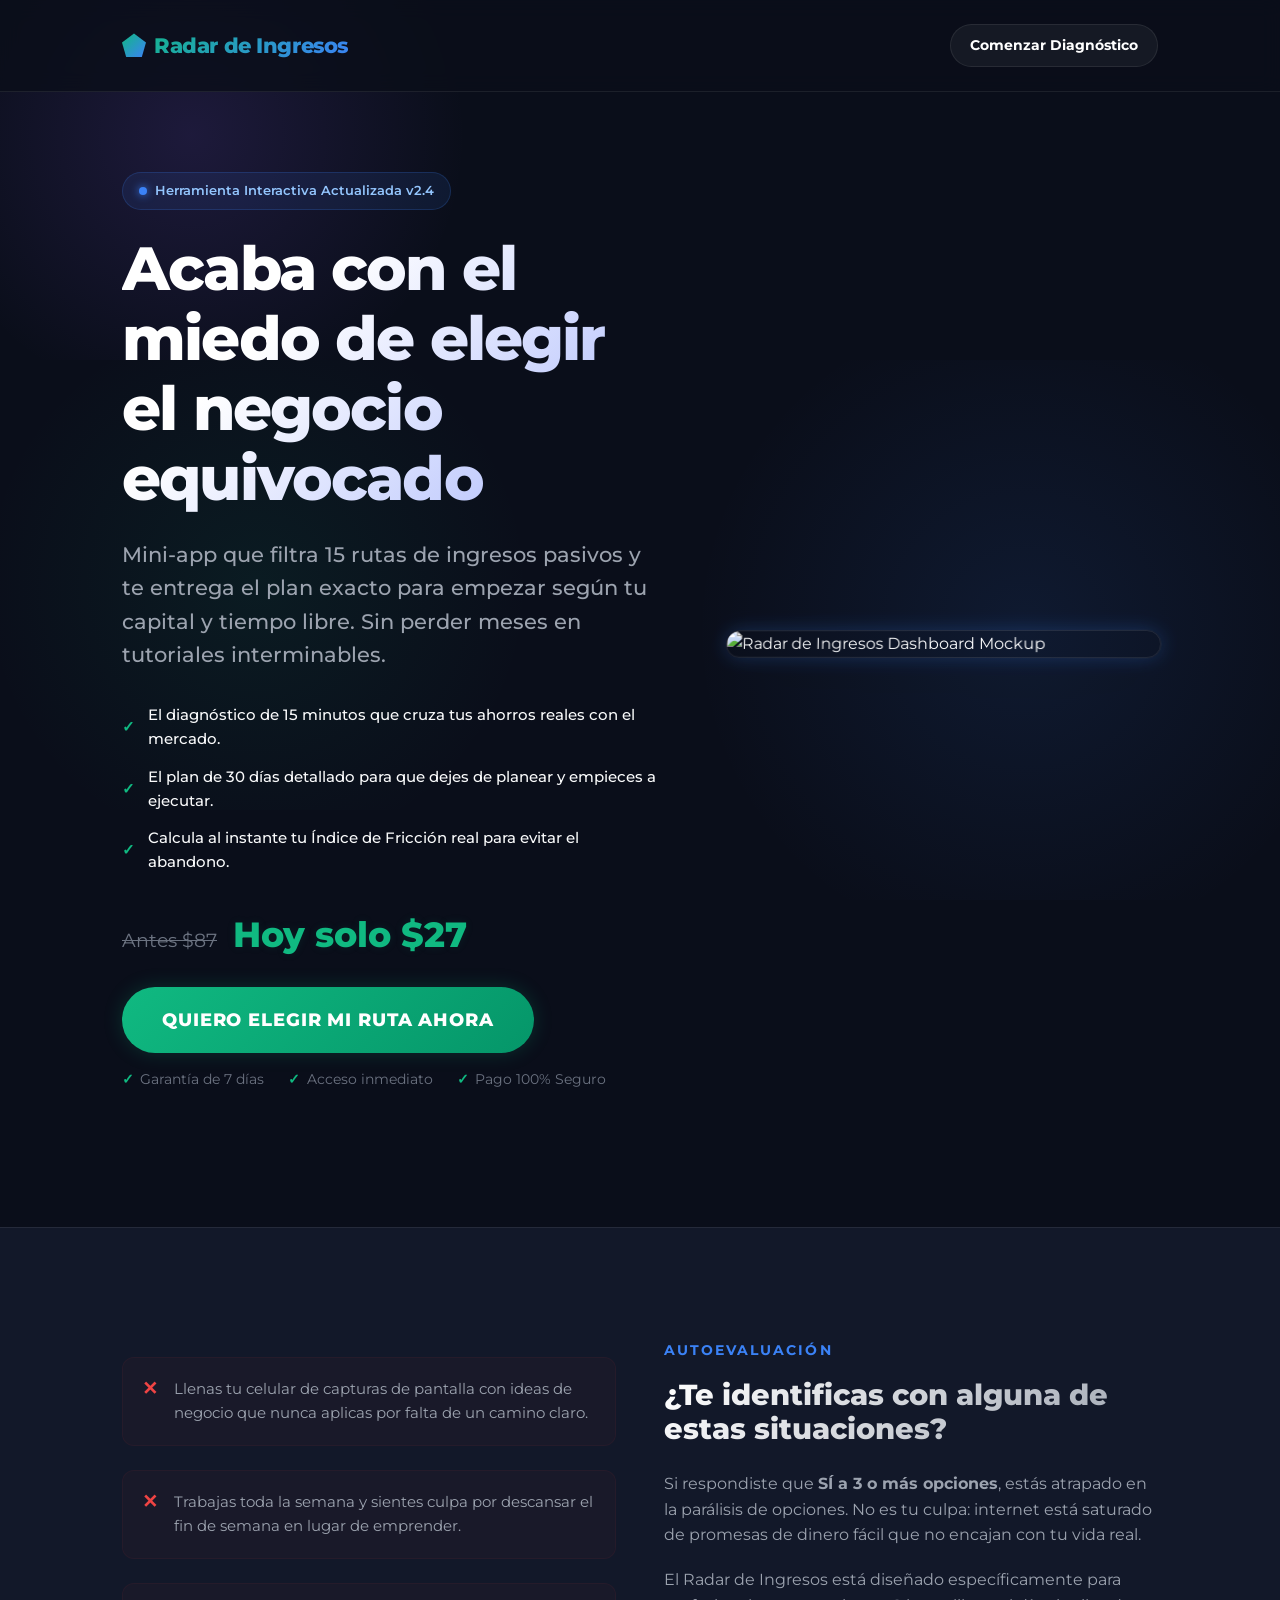
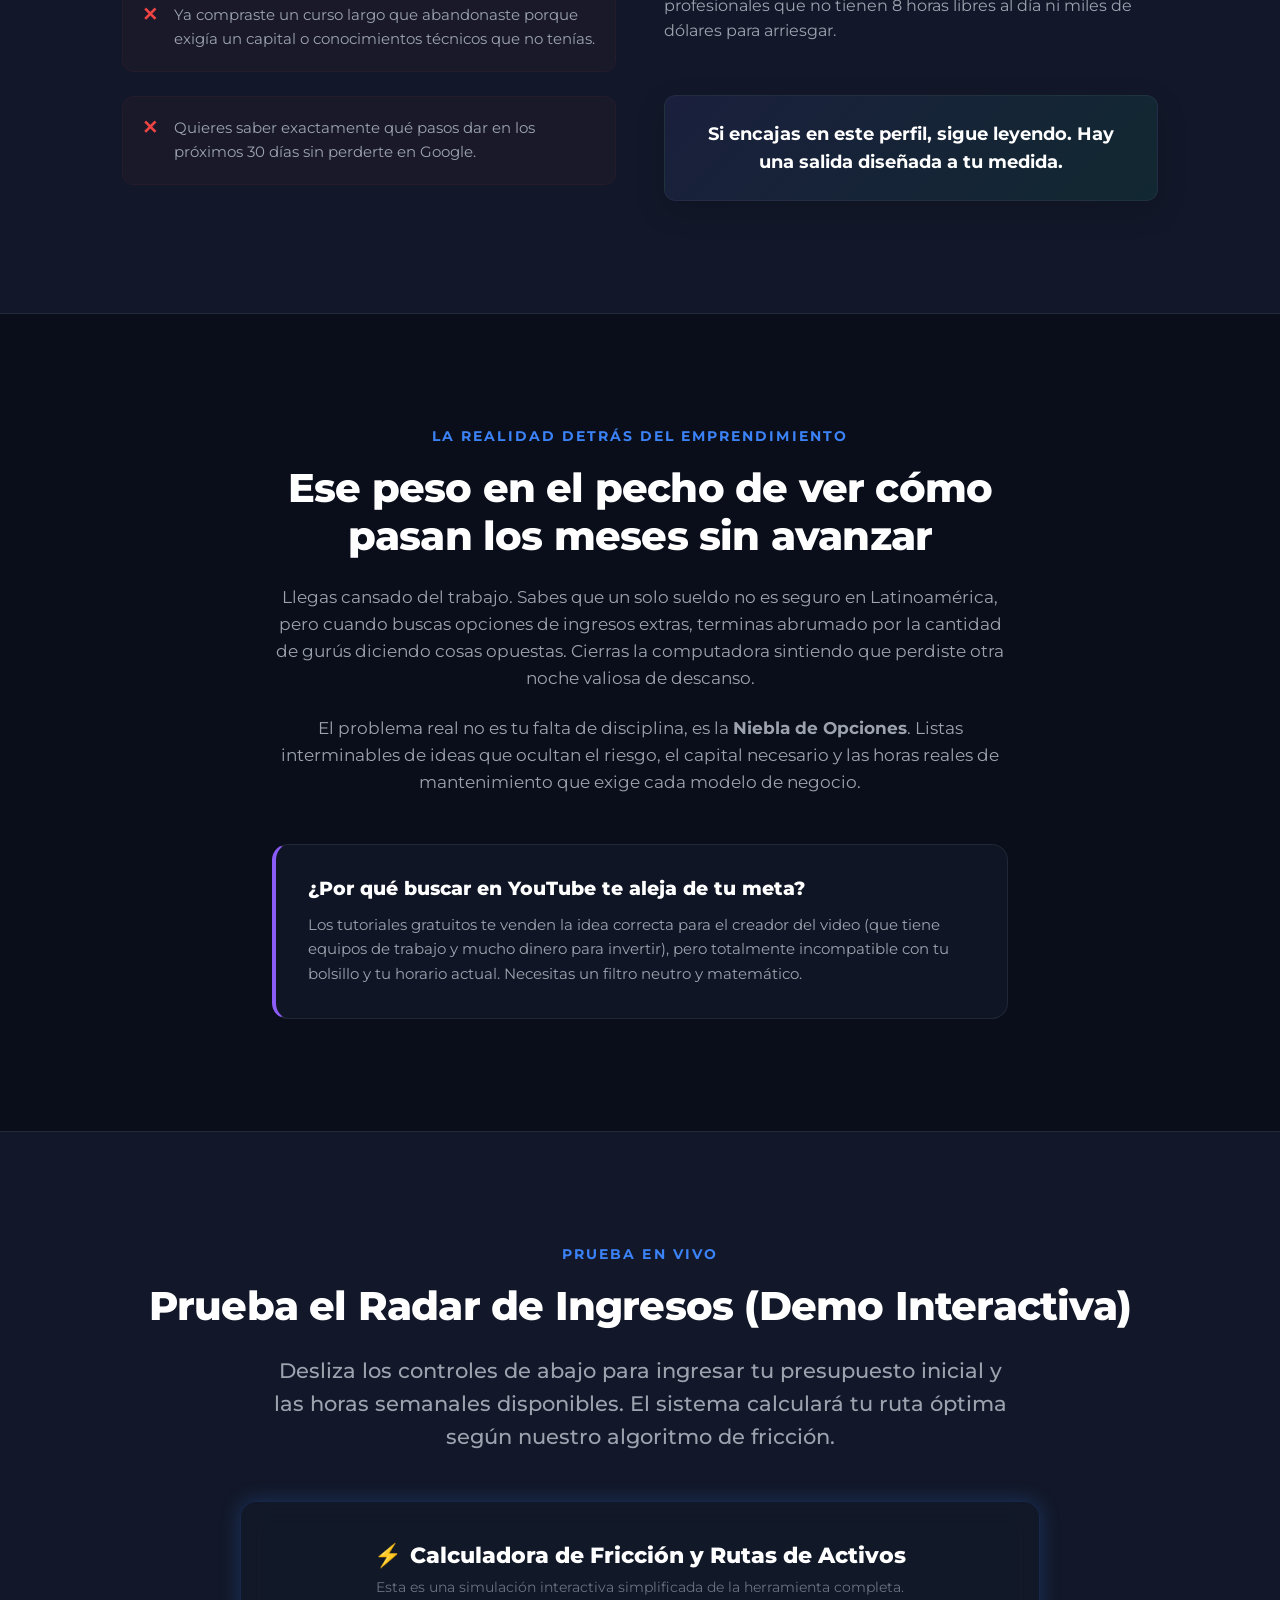
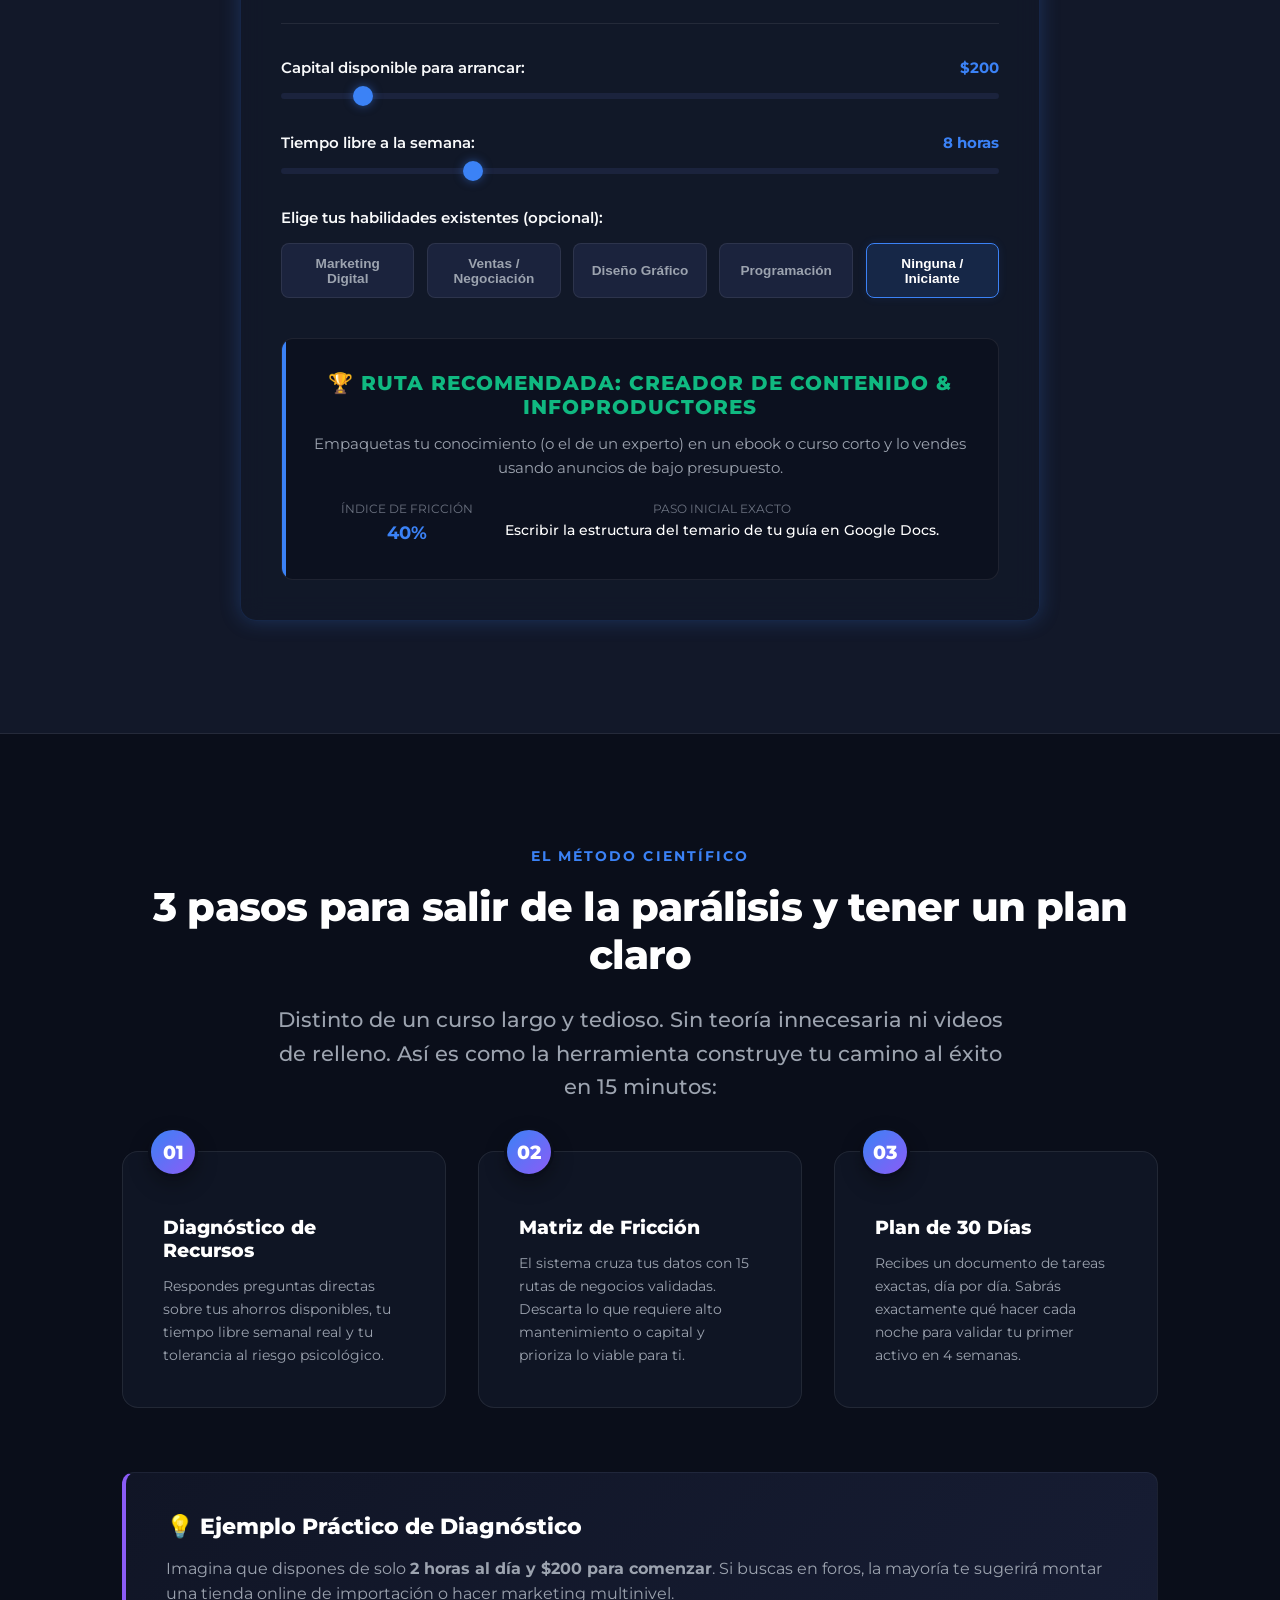
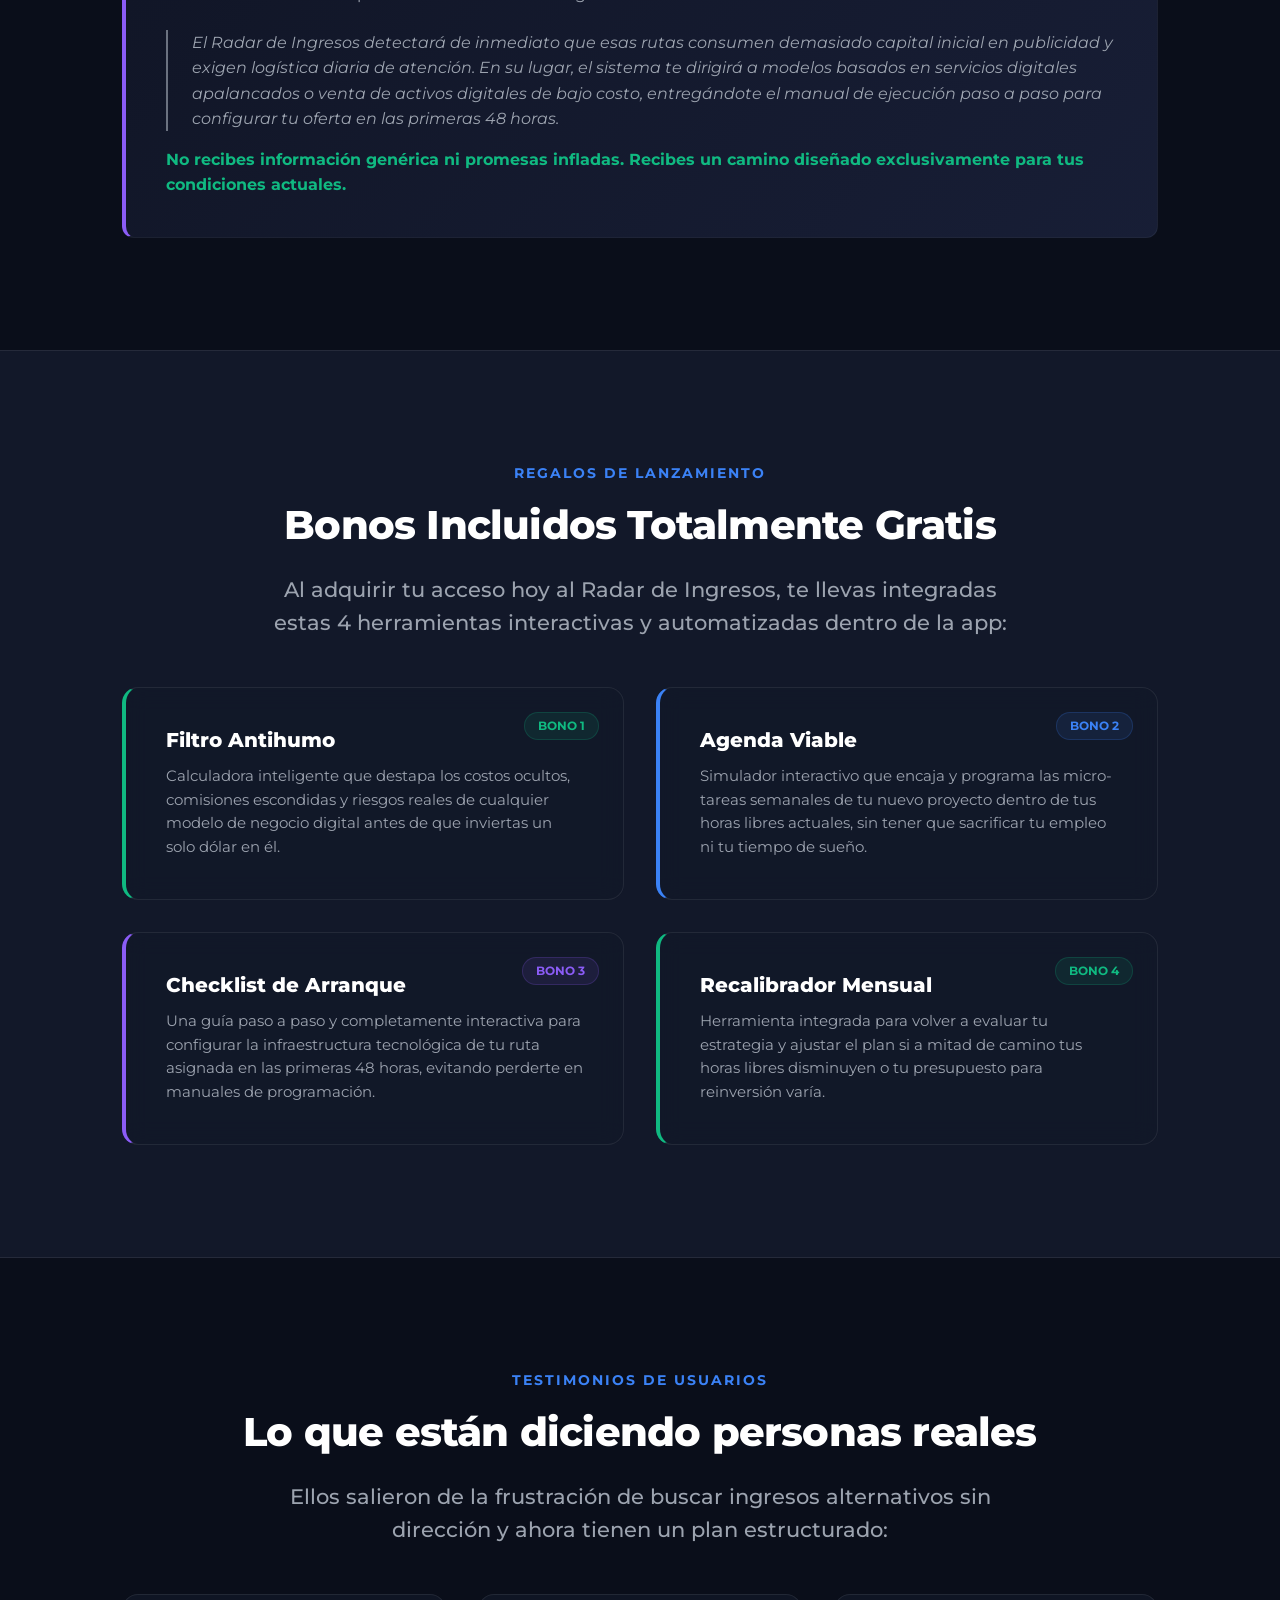
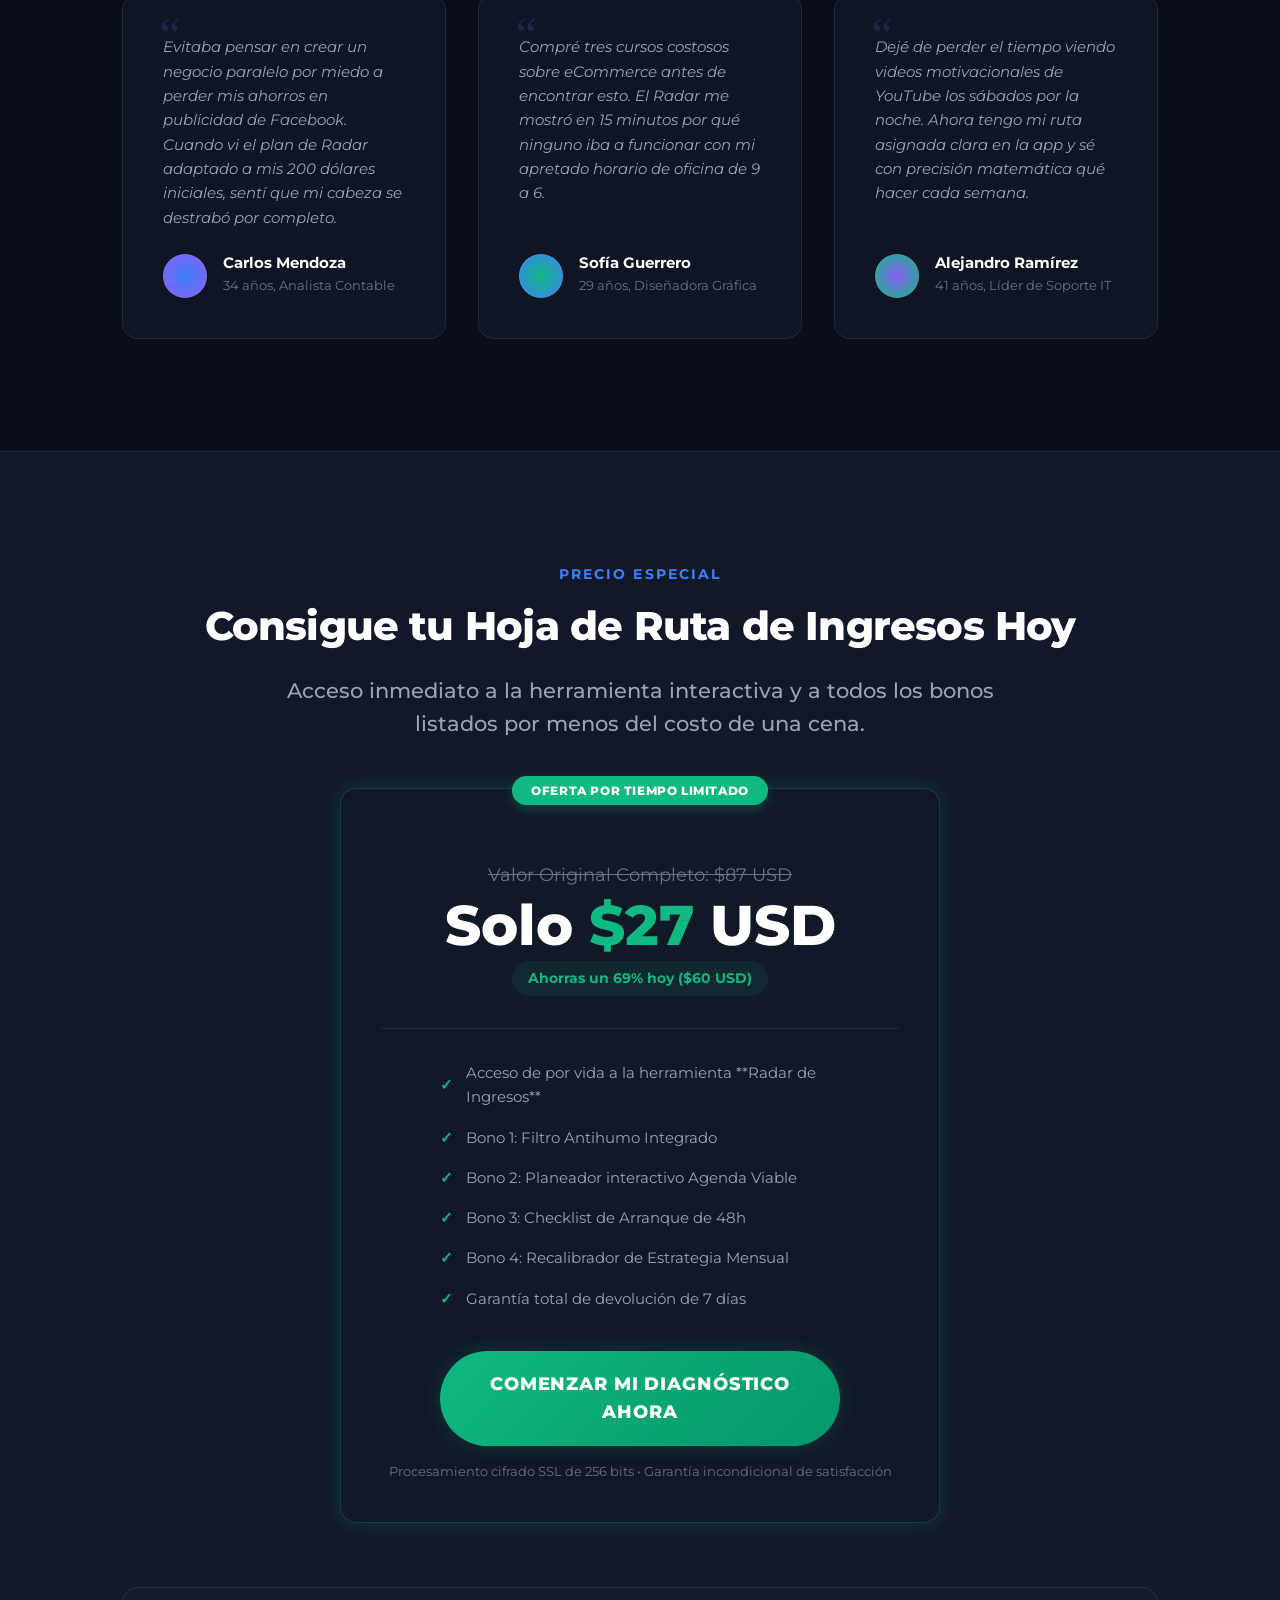
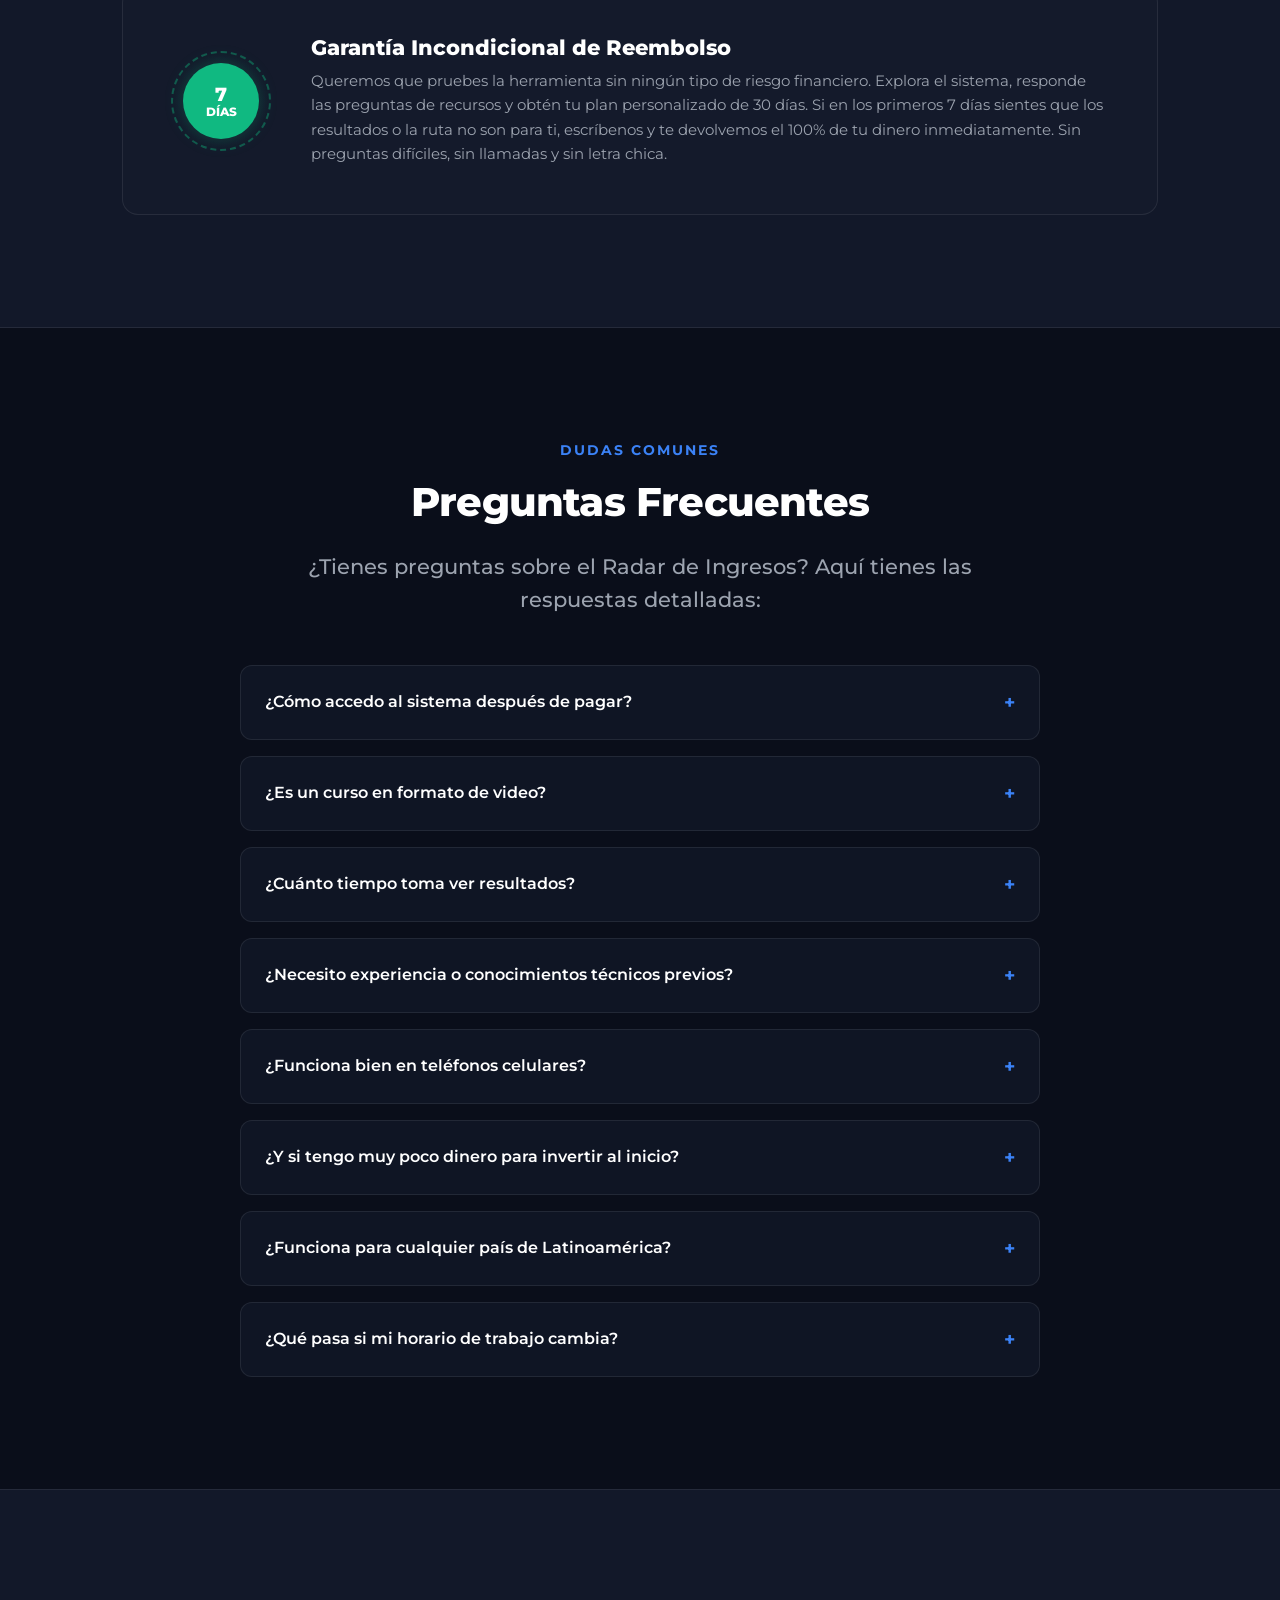
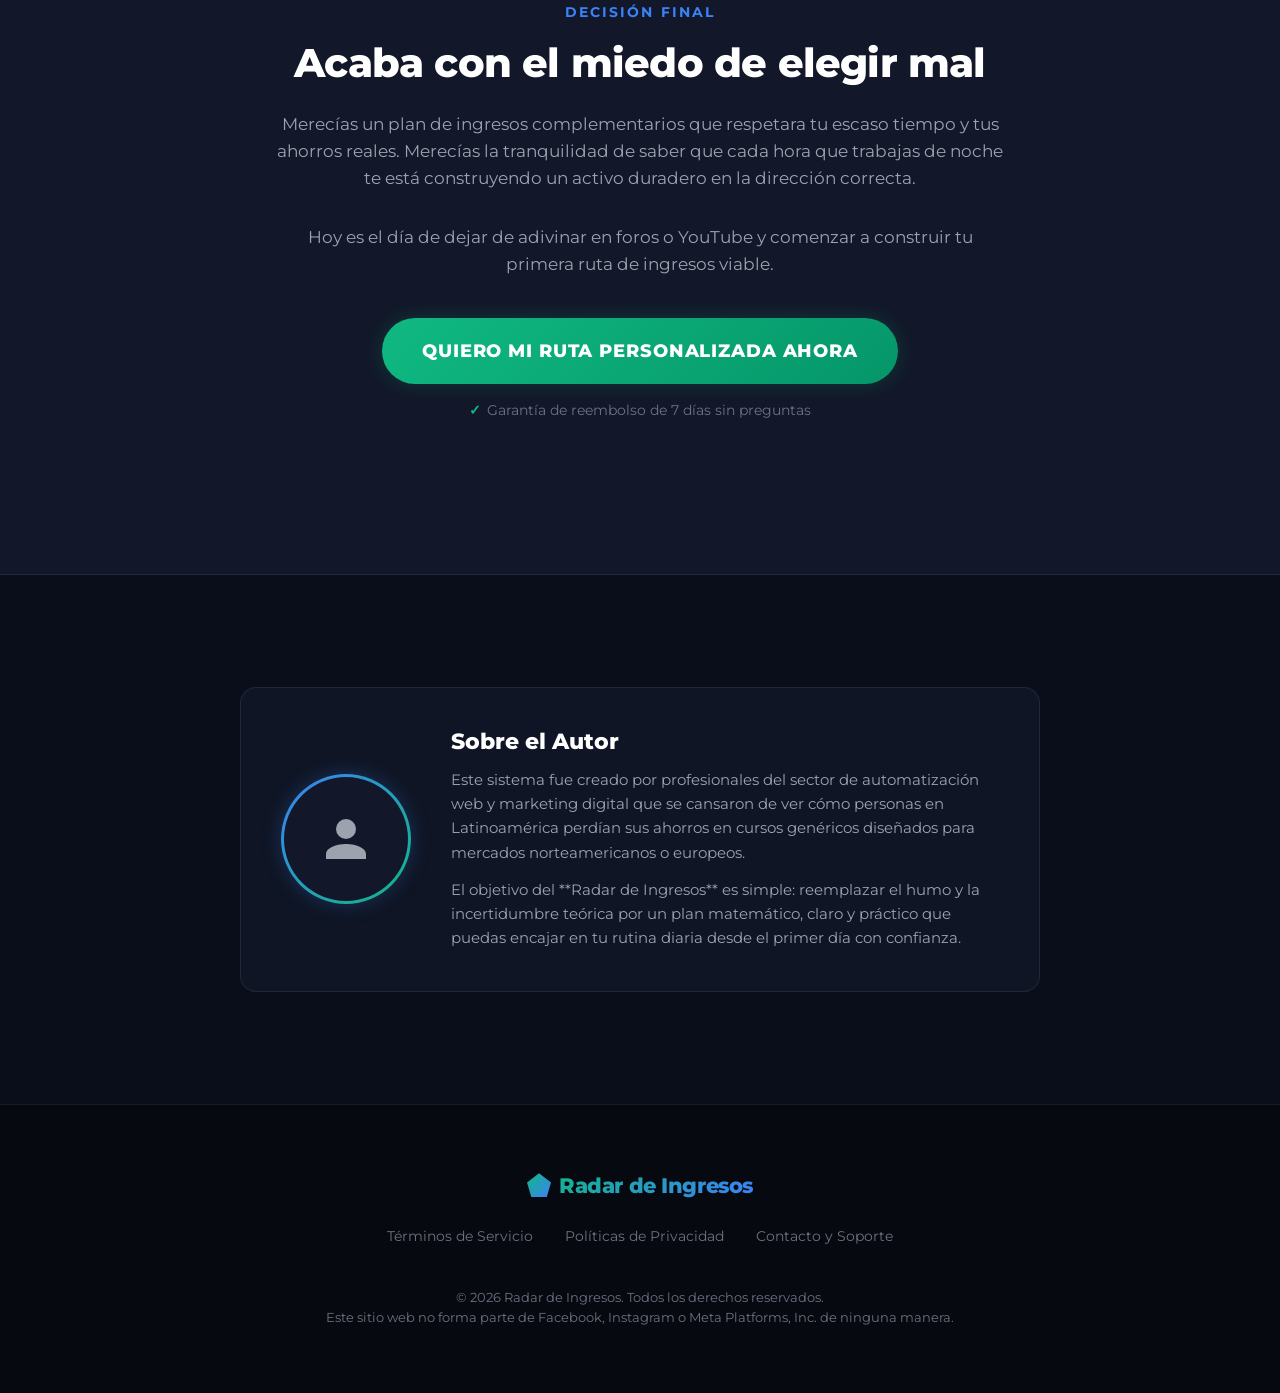
==== index.html @ 63d3ca92 "Add landing page sources index.html, style.css, and app.js." ====
<!DOCTYPE html>
<html lang="es">
<head>
  <meta charset="UTF-8">
  <meta name="viewport" content="width=device-width, initial-scale=1.0">
  
  <!-- SEO Meta Tags -->
  <title>Radar de Ingresos - Acaba con el miedo de elegir el negocio equivocado</title>
  <meta name="description" content="Mini-app interactiva que filtra 15 rutas de ingresos pasivos y te entrega el plan exacto de 30 días para empezar según tu capital y tiempo libre.">
  <meta name="keywords" content="ingresos pasivos, ideas de negocio, emprendimiento latino, automatizaciones, validar negocio, plan de accion">
  <meta name="author" content="Radar de Ingresos">
  
  <!-- Stylesheets -->
  <link rel="stylesheet" href="style.css">
</head>
<body>

  <!-- Background Decorative Glowing Spheres -->
  <div class="bg-glow-1"></div>
  <div class="bg-glow-2"></div>
  <div class="bg-glow-3"></div>

  <!-- Navigation Bar -->
  <nav class="navbar">
    <div class="container">
      <div class="logo">
        <div class="logo-icon"></div>
        <span>Radar de Ingresos</span>
      </div>
      <a href="#precios" class="nav-cta open-checkout-trigger" id="navCtaBtn">Comenzar Diagnóstico</a>
    </div>
  </nav>

  <!-- Hero Section -->
  <header class="hero">
    <div class="container hero-grid">
      <div class="hero-content">
        <div class="hero-badge">
          <span class="hero-badge-dot"></span>
          <span>Herramienta Interactiva Actualizada v2.4</span>
        </div>
        <h1>Acaba con el miedo de elegir el negocio equivocado</h1>
        <p class="subtitle">
          Mini-app que filtra 15 rutas de ingresos pasivos y te entrega el plan exacto para empezar según tu capital y tiempo libre. Sin perder meses en tutoriales interminables.
        </p>
        
        <!-- Highlights Checklist -->
        <ul style="list-style: none; margin-bottom: 2rem; display: flex; flex-direction: column; gap: 0.8rem;">
          <li class="pricing-list-item">
            <span class="pricing-list-item-check">✓</span>
            <span style="color: var(--text-primary); font-weight: 500;">El diagnóstico de 15 minutos que cruza tus ahorros reales con el mercado.</span>
          </li>
          <li class="pricing-list-item">
            <span class="pricing-list-item-check">✓</span>
            <span style="color: var(--text-primary); font-weight: 500;">El plan de 30 días detallado para que dejes de planear y empieces a ejecutar.</span>
          </li>
          <li class="pricing-list-item">
            <span class="pricing-list-item-check">✓</span>
            <span style="color: var(--text-primary); font-weight: 500;">Calcula al instante tu Índice de Fricción real para evitar el abandono.</span>
          </li>
        </ul>

        <div class="hero-price-anchor">
          <span class="price-original">Antes $87</span>
          <span class="price-current">Hoy solo $27</span>
        </div>

        <div class="btn-container" style="align-items: flex-start; margin: 1.5rem 0;">
          <a href="#checkout" class="btn-primary open-checkout-trigger" id="heroCtaBtn">Quiero elegir mi ruta ahora</a>
          <div class="cta-subtext" style="justify-content: flex-start;">
            <span>Garantía de 7 días</span>
            <span>Acceso inmediato</span>
            <span>Pago 100% Seguro</span>
          </div>
        </div>
      </div>

      <div class="hero-image-wrapper">
        <div class="hero-image-container">
          <img src="radar_mockup.jpg" alt="Radar de Ingresos Dashboard Mockup" class="hero-image" id="heroMockupImg">
        </div>
      </div>
    </div>
  </header>

  <!-- Qualifying Section ("¿Esto es para mí?") -->
  <section class="section-secondary" id="cualificacion">
    <div class="container pain-grid">
      <div class="pain-list">
        <div class="pain-item">
          <span class="pain-icon">✕</span>
          <div class="pain-text">Llenas tu celular de capturas de pantalla con ideas de negocio que nunca aplicas por falta de un camino claro.</div>
        </div>
        <div class="pain-item">
          <span class="pain-icon">✕</span>
          <div class="pain-text">Trabajas toda la semana y sientes culpa por descansar el fin de semana en lugar de emprender.</div>
        </div>
        <div class="pain-item">
          <span class="pain-icon">✕</span>
          <div class="pain-text">Ya compraste un curso largo que abandonaste porque exigía un capital o conocimientos técnicos que no tenías.</div>
        </div>
        <div class="pain-item">
          <span class="pain-icon">✕</span>
          <div class="pain-text">Quieres saber exactamente qué pasos dar en los próximos 30 días sin perderte en Google.</div>
        </div>
      </div>

      <div class="pain-right">
        <span class="section-tag" style="text-align: left;">Autoevaluación</span>
        <h3>¿Te identificas con alguna de estas situaciones?</h3>
        <p>
          Si respondiste que <strong>SÍ a 3 o más opciones</strong>, estás atrapado en la parálisis de opciones. No es tu culpa: internet está saturado de promesas de dinero fácil que no encajan con tu vida real.
        </p>
        <p>
          El Radar de Ingresos está diseñado específicamente para profesionales que no tienen 8 horas libres al día ni miles de dólares para arriesgar.
        </p>
        <div class="pain-verdict">
          Si encajas en este perfil, sigue leyendo. Hay una salida diseñada a tu medida.
        </div>
      </div>
    </div>
  </section>

  <!-- Agitation Section -->
  <section class="section-dark" id="el-problema">
    <div class="container" style="max-width: 800px; text-align: center;">
      <span class="section-tag">La Realidad Detrás del Emprendimiento</span>
      <h2>Ese peso en el pecho de ver cómo pasan los meses sin avanzar</h2>
      <p style="color: var(--text-secondary); margin-bottom: 1.5rem; font-size: 1.05rem;">
        Llegas cansado del trabajo. Sabes que un solo sueldo no es seguro en Latinoamérica, pero cuando buscas opciones de ingresos extras, terminas abrumado por la cantidad de gurús diciendo cosas opuestas. Cierras la computadora sintiendo que perdiste otra noche valiosa de descanso.
      </p>
      <p style="color: var(--text-secondary); margin-bottom: 1.5rem; font-size: 1.05rem;">
        El problema real no es tu falta de disciplina, es la <strong>Niebla de Opciones</strong>. Listas interminables de ideas que ocultan el riesgo, el capital necesario y las horas reales de mantenimiento que exige cada modelo de negocio.
      </p>
      <div class="glass-card" style="margin-top: 3rem; border-left: 4px solid var(--accent-purple); text-align: left; padding: 2rem;">
        <h3 style="font-size: 1.2rem; color: #fff; margin-bottom: 0.8rem;">¿Por qué buscar en YouTube te aleja de tu meta?</h3>
        <p style="color: var(--text-secondary); font-size: 0.95rem; margin: 0;">
          Los tutoriales gratuitos te venden la idea correcta para el creador del video (que tiene equipos de trabajo y mucho dinero para invertir), pero totalmente incompatible con tu bolsillo y tu horario actual. Necesitas un filtro neutro y matemático.
        </p>
      </div>
    </div>
  </section>

  <!-- Simulator Section (Interactive Preview) -->
  <section class="section-secondary" id="simulador">
    <div class="container">
      <span class="section-tag">Prueba en Vivo</span>
      <h2>Prueba el Radar de Ingresos (Demo Interactiva)</h2>
      <p class="subtitle">
        Desliza los controles de abajo para ingresar tu presupuesto inicial y las horas semanales disponibles. El sistema calculará tu ruta óptima según nuestro algoritmo de fricción.
      </p>

      <div class="glass-card simulator-card">
        <div class="simulator-header">
          <h3>Calculadora de Fricción y Rutas de Activos</h3>
          <p style="color: var(--text-muted); font-size: 0.85rem;">Esta es una simulación interactiva simplificada de la herramienta completa.</p>
        </div>

        <div class="simulator-controls">
          <!-- Control 1: Capital -->
          <div class="control-group">
            <div class="control-label">
              <span>Capital disponible para arrancar:</span>
              <span class="control-val" id="capitalVal">$200</span>
            </div>
            <input type="range" id="capitalSlider" class="range-slider" min="50" max="1500" step="50" value="200">
          </div>

          <!-- Control 2: Horas -->
          <div class="control-group">
            <div class="control-label">
              <span>Tiempo libre a la semana:</span>
              <span class="control-val" id="timeVal">8 horas</span>
            </div>
            <input type="range" id="timeSlider" class="range-slider" min="2" max="25" step="1" value="8">
          </div>

          <!-- Control 3: Habilidades -->
          <div class="control-group">
            <label class="control-label">Elige tus habilidades existentes (opcional):</label>
            <div class="skills-selector">
              <button type="button" class="skill-btn" data-skill="marketing">Marketing Digital</button>
              <button type="button" class="skill-btn" data-skill="ventas">Ventas / Negociación</button>
              <button type="button" class="skill-btn" data-skill="diseno">Diseño Gráfico</button>
              <button type="button" class="skill-btn" data-skill="programacion">Programación</button>
              <button type="button" class="skill-btn active" data-skill="ninguna">Ninguna / Iniciante</button>
            </div>
          </div>
        </div>

        <!-- Result Box -->
        <div class="simulator-result-box" id="simulatorResult">
          <!-- Populated dynamically via JS -->
          <div class="result-placeholder">Cargando diagnóstico en tiempo real...</div>
        </div>
      </div>
    </div>
  </section>

  <!-- How It Works Section -->
  <section class="section-dark" id="metodo">
    <div class="container">
      <span class="section-tag">El Método Científico</span>
      <h2>3 pasos para salir de la parálisis y tener un plan claro</h2>
      <p class="subtitle">
        Distinto de un curso largo y tedioso. Sin teoría innecesaria ni videos de relleno. Así es como la herramienta construye tu camino al éxito en 15 minutos:
      </p>

      <div class="steps-grid">
        <!-- Step 1 -->
        <div class="glass-card step-card">
          <div class="step-num">01</div>
          <h3 style="margin-top: 1.5rem;">Diagnóstico de Recursos</h3>
          <p>
            Respondes preguntas directas sobre tus ahorros disponibles, tu tiempo libre semanal real y tu tolerancia al riesgo psicológico.
          </p>
        </div>

        <!-- Step 2 -->
        <div class="glass-card step-card">
          <div class="step-num">02</div>
          <h3 style="margin-top: 1.5rem;">Matriz de Fricción</h3>
          <p>
            El sistema cruza tus datos con 15 rutas de negocios validadas. Descarta lo que requiere alto mantenimiento o capital y prioriza lo viable para ti.
          </p>
        </div>

        <!-- Step 3 -->
        <div class="glass-card step-card">
          <div class="step-num">03</div>
          <h3 style="margin-top: 1.5rem;">Plan de 30 Días</h3>
          <p>
            Recibes un documento de tareas exactas, día por día. Sabrás exactamente qué hacer cada noche para validar tu primer activo en 4 semanas.
          </p>
        </div>
      </div>

      <!-- Real Example Box -->
      <div class="example-box">
        <h3>💡 Ejemplo Práctico de Diagnóstico</h3>
        <p>
          Imagina que dispones de solo <strong>2 horas al día y $200 para comenzar</strong>. Si buscas en foros, la mayoría te sugerirá montar una tienda online de importación o hacer marketing multinivel.
        </p>
        <p class="example-quote">
          El Radar de Ingresos detectará de inmediato que esas rutas consumen demasiado capital inicial en publicidad y exigen logística diaria de atención. En su lugar, el sistema te dirigirá a modelos basados en servicios digitales apalancados o venta de activos digitales de bajo costo, entregándote el manual de ejecución paso a paso para configurar tu oferta en las primeras 48 horas.
        </p>
        <p style="margin: 0; color: var(--accent-green); font-weight: 700;">
          No recibes información genérica ni promesas infladas. Recibes un camino diseñado exclusivamente para tus condiciones actuales.
        </p>
      </div>
    </div>
  </section>

  <!-- Bonuses Section -->
  <section class="section-secondary" id="bonos">
    <div class="container">
      <span class="section-tag">Regalos de Lanzamiento</span>
      <h2>Bonos Incluidos Totalmente Gratis</h2>
      <p class="subtitle">
        Al adquirir tu acceso hoy al Radar de Ingresos, te llevas integradas estas 4 herramientas interactivas y automatizadas dentro de la app:
      </p>

      <div class="bonuses-grid">
        <!-- Bono 1 -->
        <div class="glass-card bonus-card">
          <span class="bonus-badge">Bono 1</span>
          <h3>Filtro Antihumo</h3>
          <p>
            Calculadora inteligente que destapa los costos ocultos, comisiones escondidas y riesgos reales de cualquier modelo de negocio digital antes de que inviertas un solo dólar en él.
          </p>
        </div>

        <!-- Bono 2 -->
        <div class="glass-card bonus-card" style="border-left-color: var(--accent-blue);">
          <span class="bonus-badge" style="background: rgba(59, 130, 246, 0.1); color: var(--accent-blue); border-color: rgba(59, 130, 246, 0.2);">Bono 2</span>
          <h3>Agenda Viable</h3>
          <p>
            Simulador interactivo que encaja y programa las micro-tareas semanales de tu nuevo proyecto dentro de tus horas libres actuales, sin tener que sacrificar tu empleo ni tu tiempo de sueño.
          </p>
        </div>

        <!-- Bono 3 -->
        <div class="glass-card bonus-card" style="border-left-color: var(--accent-purple);">
          <span class="bonus-badge" style="background: rgba(139, 92, 246, 0.1); color: var(--accent-purple); border-color: rgba(139, 92, 246, 0.2);">Bono 3</span>
          <h3>Checklist de Arranque</h3>
          <p>
            Una guía paso a paso y completamente interactiva para configurar la infraestructura tecnológica de tu ruta asignada en las primeras 48 horas, evitando perderte en manuales de programación.
          </p>
        </div>

        <!-- Bono 4 -->
        <div class="glass-card bonus-card">
          <span class="bonus-badge">Bono 4</span>
          <h3>Recalibrador Mensual</h3>
          <p>
            Herramienta integrada para volver a evaluar tu estrategia y ajustar el plan si a mitad de camino tus horas libres disminuyen o tu presupuesto para reinversión varía.
          </p>
        </div>
      </div>
    </div>
  </section>

  <!-- Testimonials Section -->
  <section class="section-dark" id="testimonios">
    <div class="container">
      <span class="section-tag">Testimonios de Usuarios</span>
      <h2>Lo que están diciendo personas reales</h2>
      <p class="subtitle">
        Ellos salieron de la frustración de buscar ingresos alternativos sin dirección y ahora tienen un plan estructurado:
      </p>

      <div class="testimonials-grid">
        <!-- Testimonial 1 -->
        <div class="glass-card testimonial-card">
          <p class="testimonial-quote">
            Evitaba pensar en crear un negocio paralelo por miedo a perder mis ahorros en publicidad de Facebook. Cuando vi el plan de Radar adaptado a mis 200 dólares iniciales, sentí que mi cabeza se destrabó por completo.
          </p>
          <div class="testimonial-user">
            <div class="testimonial-avatar" style="background-image: radial-gradient(circle, var(--accent-blue) 0%, var(--accent-purple) 100%);"></div>
            <div class="testimonial-user-info">
              <h4>Carlos Mendoza</h4>
              <span>34 años, Analista Contable</span>
            </div>
          </div>
        </div>

        <!-- Testimonial 2 -->
        <div class="glass-card testimonial-card">
          <p class="testimonial-quote">
            Compré tres cursos costosos sobre eCommerce antes de encontrar esto. El Radar me mostró en 15 minutos por qué ninguno iba a funcionar con mi apretado horario de oficina de 9 a 6.
          </p>
          <div class="testimonial-user">
            <div class="testimonial-avatar" style="background-image: radial-gradient(circle, var(--accent-green) 0%, var(--accent-blue) 100%);"></div>
            <div class="testimonial-user-info">
              <h4>Sofía Guerrero</h4>
              <span>29 años, Diseñadora Gráfica</span>
            </div>
          </div>
        </div>

        <!-- Testimonial 3 -->
        <div class="glass-card testimonial-card">
          <p class="testimonial-quote">
            Dejé de perder el tiempo viendo videos motivacionales de YouTube los sábados por la noche. Ahora tengo mi ruta asignada clara en la app y sé con precisión matemática qué hacer cada semana.
          </p>
          <div class="testimonial-user">
            <div class="testimonial-avatar" style="background-image: radial-gradient(circle, var(--accent-purple) 0%, var(--accent-green) 100%);"></div>
            <div class="testimonial-user-info">
              <h4>Alejandro Ramírez</h4>
              <span>41 años, Líder de Soporte IT</span>
            </div>
          </div>
        </div>
      </div>
    </div>
  </section>

  <!-- Pricing Section -->
  <section class="section-secondary" id="precios">
    <div class="container">
      <span class="section-tag">Precio Especial</span>
      <h2>Consigue tu Hoja de Ruta de Ingresos Hoy</h2>
      <p class="subtitle">
        Acceso inmediato a la herramienta interactiva y a todos los bonos listados por menos del costo de una cena.
      </p>

      <div class="pricing-section">
        <div class="glass-card pricing-card">
          <div class="price-details">
            <div class="total-value">Valor Original Completo: $87 USD</div>
            <div class="deal-price">Solo <span>$27</span> USD</div>
            <div class="price-savings">Ahorras un 69% hoy ($60 USD)</div>
          </div>

          <hr style="border: 0; border-top: 1px solid var(--border-light); margin: 1.5rem 0;">

          <ul class="pricing-list">
            <li class="pricing-list-item">
              <span class="pricing-list-item-check">✓</span>
              <span>Acceso de por vida a la herramienta **Radar de Ingresos**</span>
            </li>
            <li class="pricing-list-item">
              <span class="pricing-list-item-check">✓</span>
              <span>Bono 1: Filtro Antihumo Integrado</span>
            </li>
            <li class="pricing-list-item">
              <span class="pricing-list-item-check">✓</span>
              <span>Bono 2: Planeador interactivo Agenda Viable</span>
            </li>
            <li class="pricing-list-item">
              <span class="pricing-list-item-check">✓</span>
              <span>Bono 3: Checklist de Arranque de 48h</span>
            </li>
            <li class="pricing-list-item">
              <span class="pricing-list-item-check">✓</span>
              <span>Bono 4: Recalibrador de Estrategia Mensual</span>
            </li>
            <li class="pricing-list-item">
              <span class="pricing-list-item-check">✓</span>
              <span>Garantía total de devolución de 7 días</span>
            </li>
          </ul>

          <div class="btn-container" style="margin-bottom: 1rem;">
            <a href="#checkout" class="btn-primary open-checkout-trigger" style="width: 100%; max-width: 400px;" id="pricingCtaBtn">Comenzar mi Diagnóstico Ahora</a>
          </div>
          <p style="font-size: 0.8rem; color: var(--text-muted);">
            Procesamiento cifrado SSL de 256 bits • Garantía incondicional de satisfacción
          </p>
        </div>
      </div>

      <!-- Guarantee Block -->
      <div class="guarantee-box">
        <div class="guarantee-badge">
          <div class="guarantee-badge-inner">
            <span>7</span>DÍAS
          </div>
        </div>
        <div class="guarantee-info">
          <h3>Garantía Incondicional de Reembolso</h3>
          <p>
            Queremos que pruebes la herramienta sin ningún tipo de riesgo financiero. Explora el sistema, responde las preguntas de recursos y obtén tu plan personalizado de 30 días. Si en los primeros 7 días sientes que los resultados o la ruta no son para ti, escríbenos y te devolvemos el 100% de tu dinero inmediatamente. Sin preguntas difíciles, sin llamadas y sin letra chica.
          </p>
        </div>
      </div>
    </div>
  </section>

  <!-- FAQ Section -->
  <section class="section-dark" id="faq">
    <div class="container">
      <span class="section-tag">Dudas Comunes</span>
      <h2>Preguntas Frecuentes</h2>
      <p class="subtitle">¿Tienes preguntas sobre el Radar de Ingresos? Aquí tienes las respuestas detalladas:</p>

      <div class="faq-accordion">
        <!-- FAQ 1 -->
        <div class="faq-item">
          <button class="faq-question-btn">
            <span>¿Cómo accedo al sistema después de pagar?</span>
            <span class="faq-icon">+</span>
          </button>
          <div class="faq-answer">
            <p>
              El acceso es inmediato y automatizado. Una vez completado el pago a través de nuestra plataforma segura, recibirás un correo electrónico automático con tu usuario de acceso directo para usar la aplicación directamente desde el navegador de tu celular, tablet o computadora personal.
            </p>
          </div>
        </div>

        <!-- FAQ 2 -->
        <div class="faq-item">
          <button class="faq-question-btn">
            <span>¿Es un curso en formato de video?</span>
            <span class="faq-icon">+</span>
          </button>
          <div class="faq-answer">
            <p>
              No, no es un curso en video tradicional de 20 horas de teoría aburrida. Radar de Ingresos es una herramienta web interactiva diseñada para evaluar tu situación financiera y de tiempo en base a algoritmos, entregándote al final un informe ejecutable día por día. No hay videos de relleno.
            </p>
          </div>
        </div>

        <!-- FAQ 3 -->
        <div class="faq-item">
          <button class="faq-question-btn">
            <span>¿Cuánto tiempo toma ver resultados?</span>
            <span class="faq-icon">+</span>
          </button>
          <div class="faq-answer">
            <p>
              El diagnóstico se realiza en unos 15 minutos en la herramienta. A partir de allí, el plan de validación de la idea recomendada está estructurado para completarse en un plazo de 30 días, dedicándole un promedio de 1 a 2 horas al día.
            </p>
          </div>
        </div>

        <!-- FAQ 4 -->
        <div class="faq-item">
          <button class="faq-question-btn">
            <span>¿Necesito experiencia o conocimientos técnicos previos?</span>
            <span class="faq-icon">+</span>
          </button>
          <div class="faq-answer">
            <p>
              No. El diagnóstico del sistema detectará de inmediato cuál es tu nivel actual en áreas de marketing, ventas o programación. Si marcas que no tienes ninguna, el Radar descartará todos los negocios de alta complejidad y te asignará solo opciones factibles desde absoluto cero.
            </p>
          </div>
        </div>

        <!-- FAQ 5 -->
        <div class="faq-item">
          <button class="faq-question-btn">
            <span>¿Funciona bien en teléfonos celulares?</span>
            <span class="faq-icon">+</span>
          </button>
          <div class="faq-answer">
            <p>
              Sí, la interfaz web está diseñada para ser completamente responsiva con tecnología "Mobile-First". Puedes realizar tu diagnóstico y consultar tus tareas del plan de 30 días de forma fluida desde cualquier celular moderno iOS o Android.
            </p>
          </div>
        </div>

        <!-- FAQ 6 -->
        <div class="faq-item">
          <button class="faq-question-btn">
            <span>¿Y si tengo muy poco dinero para invertir al inicio?</span>
            <span class="faq-icon">+</span>
          </button>
          <div class="faq-answer">
            <p>
              Mejor aún. El simulador descarta automáticamente cualquier modelo que requiera inventarios físicos costosos o importaciones de alto valor. Te recomendará proyectos de servicios digitales o intermediación que puedes lanzar con cero inversión inicial o presupuestos mínimos de $50 USD.
            </p>
          </div>
        </div>

        <!-- FAQ 7 -->
        <div class="faq-item">
          <button class="faq-question-btn">
            <span>¿Funciona para cualquier país de Latinoamérica?</span>
            <span class="faq-icon">+</span>
          </button>
          <div class="faq-answer">
            <p>
              Sí. Las 15 rutas de ingresos evaluadas por el algoritmo operan en el mercado digital de forma global, lo que significa que puedes crear y vender tus servicios o activos a clientes de cualquier parte del mundo residiendo en cualquier país de la región.
            </p>
          </div>
        </div>

        <!-- FAQ 8 -->
        <div class="faq-item">
          <button class="faq-question-btn">
            <span>¿Qué pasa si mi horario de trabajo cambia?</span>
            <span class="faq-icon">+</span>
          </button>
          <div class="faq-answer">
            <p>
              No hay problema. Tu licencia de Radar de Ingresos incluye acceso ilimitado de por vida. Puedes usar el Recalibrador Mensual en cualquier momento para ingresar nuevos valores de tiempo o presupuesto y obtener una ruta actualizada a tu nueva realidad laboral.
            </p>
          </div>
        </div>
      </div>
    </div>
  </section>

  <!-- Final CTA Section -->
  <section class="section-secondary" id="cierre-final" style="text-align: center;">
    <div class="container" style="max-width: 800px;">
      <span class="section-tag">Decisión Final</span>
      <h2>Acaba con el miedo de elegir mal</h2>
      <p style="color: var(--text-secondary); margin-bottom: 2rem; font-size: 1.05rem;">
        Merecías un plan de ingresos complementarios que respetara tu escaso tiempo y tus ahorros reales. Merecías la tranquilidad de saber que cada hora que trabajas de noche te está construyendo un activo duradero en la dirección correcta.
      </p>
      <p style="color: var(--text-secondary); margin-bottom: 2rem; font-size: 1.05rem;">
        Hoy es el día de dejar de adivinar en foros o YouTube y comenzar a construir tu primera ruta de ingresos viable.
      </p>
      
      <div class="btn-container">
        <a href="#checkout" class="btn-primary open-checkout-trigger" id="finalCtaBtn">Quiero mi ruta personalizada ahora</a>
        <div class="cta-subtext">
          <span>Garantía de reembolso de 7 días sin preguntas</span>
        </div>
      </div>
    </div>
  </section>

  <!-- About Author Section -->
  <section class="section-dark" id="autor">
    <div class="container">
      <div class="glass-card author-card">
        <div class="author-img-wrapper">
          <div class="author-img">
            <div class="author-img-inner">
              <!-- Inline fallback SVG avatar -->
              <svg viewBox="0 0 24 24">
                <path d="M12,4A4,4 0 0,1 16,8A4,4 0 0,1 12,12A4,4 0 0,1 8,8A4,4 0 0,1 12,4M12,14C16.42,14 20,15.79 20,18V20H4V18C4,15.79 7.58,14 12,14Z"/>
              </svg>
            </div>
          </div>
        </div>
        <div class="author-info">
          <h3>Sobre el Autor</h3>
          <p>
            Este sistema fue creado por profesionales del sector de automatización web y marketing digital que se cansaron de ver cómo personas en Latinoamérica perdían sus ahorros en cursos genéricos diseñados para mercados norteamericanos o europeos.
          </p>
          <p style="margin-top: 0.8rem;">
            El objetivo del **Radar de Ingresos** es simple: reemplazar el humo y la incertidumbre teórica por un plan matemático, claro y práctico que puedas encajar en tu rutina diaria desde el primer día con confianza.
          </p>
        </div>
      </div>
    </div>
  </section>

  <!-- Footer -->
  <footer>
    <div class="container footer-content">
      <div class="logo">
        <div class="logo-icon"></div>
        <span>Radar de Ingresos</span>
      </div>
      <div class="footer-links">
        <a href="#">Términos de Servicio</a>
        <a href="#">Políticas de Privacidad</a>
        <a href="#">Contacto y Soporte</a>
      </div>
      <p class="copyright">
        © 2026 Radar de Ingresos. Todos los derechos reservados. <br>
        Este sitio web no forma parte de Facebook, Instagram o Meta Platforms, Inc. de ninguna manera.
      </p>
    </div>
  </footer>

  <!-- Checkout Wizard Modal Simulation -->
  <div class="modal" id="checkoutModal">
    <div class="modal-card">
      <div class="modal-header">
        <h3>Pago Seguro</h3>
        <button class="modal-close-btn">&times;</button>
      </div>
      
      <!-- Wizard Progress Indicators -->
      <div style="padding: 1.5rem 2rem 0 2rem;">
        <div class="checkout-steps">
          <div class="checkout-step active" id="progStep1">1</div>
          <div class="checkout-step" id="progStep2">2</div>
          <div class="checkout-step" id="progStep3">3</div>
        </div>
        <div style="display: flex; justify-content: space-between; font-size: 0.75rem; color: var(--text-muted); margin-top: 0.5rem;">
          <span>Registro</span>
          <span>Pago</span>
          <span>Confirmación</span>
        </div>
      </div>

      <!-- Step 1: User Data -->
      <div class="modal-body" id="checkoutStep1">
        <form id="checkoutFormStep1">
          <div class="form-group">
            <label for="custName">Nombre Completo</label>
            <input type="text" id="custName" class="form-input" placeholder="Juan Pérez" required>
          </div>
          <div class="form-group">
            <label for="custEmail">Correo Electrónico</label>
            <input type="email" id="custEmail" class="form-input" placeholder="juan@ejemplo.com" required>
            <span style="font-size: 0.7rem; color: var(--text-muted); margin-top: 0.4rem; display: block;">Aquí recibirás tus credenciales de acceso inmediato.</span>
          </div>
          <button type="submit" class="btn-primary" style="width: 100%; margin-top: 1rem; border-radius: 8px; font-size: 1rem; padding: 1rem;">Continuar al Pago</button>
        </form>
      </div>

      <!-- Step 2: Payment Data -->
      <div class="modal-body" id="checkoutStep2" style="display: none;">
        <form id="checkoutFormStep2">
          <div class="form-group">
            <label for="cardNumber">Número de Tarjeta</label>
            <input type="text" id="cardNumber" class="form-input" placeholder="4111 2222 3333 4444" required>
          </div>
          <div class="card-inputs-grid">
            <div class="form-group">
              <label for="cardExpiry">Vencimiento</label>
              <input type="text" id="cardExpiry" class="form-input" placeholder="MM/AA" required>
            </div>
            <div class="form-group">
              <label for="cardCvv">CVV</label>
              <input type="password" id="cardCvv" class="form-input" placeholder="123" maxlength="4" required>
            </div>
          </div>
          <div class="payment-summary">
            <span>Total a pagar:</span>
            <span>$27.00 USD</span>
          </div>
          <button type="submit" class="btn-primary" style="width: 100%; border-radius: 8px; font-size: 1rem; padding: 1rem;">Completar Pago Seguro</button>
        </form>
      </div>

      <!-- Step 3: Success Screen -->
      <div class="modal-body success-screen" id="checkoutSuccess">
        <div class="success-icon">✓</div>
        <h3>¡Pago Procesado con Éxito!</h3>
        <p>Tu orden por el Radar de Ingresos ha sido confirmada.</p>
        <p style="font-size: 0.85rem; color: var(--text-muted);">
          Hemos enviado un correo a tu casilla de mensajes con las instrucciones y tu contraseña de acceso para iniciar el diagnóstico de inmediato.
        </p>
        <p style="font-size: 0.75rem; color: var(--accent-blue);">Redirigiendo a la plataforma en unos segundos...</p>
      </div>
    </div>
  </div>

  <!-- Javascript File Link -->
  <script src="app.js"></script>
</body>
</html>
---- style.css ----
@import url('https://fonts.googleapis.com/css2?family=Montserrat:wght@400;500;600;700;800&display=swap');

:root {
  --bg-primary: #0a0e1a;
  --bg-secondary: #121829;
  --bg-tertiary: #1b233d;
  --accent-green: #10b981;
  --accent-green-hover: #059669;
  --accent-blue: #3b82f6;
  --accent-purple: #8b5cf6;
  --text-primary: #f9fafb;
  --text-secondary: #9ca3af;
  --text-muted: #6b7280;
  --border-light: rgba(255, 255, 255, 0.08);
  --glass-bg: rgba(18, 24, 41, 0.75);
  --glass-border: rgba(255, 255, 255, 0.08);
  --shadow-glow: 0 0 20px rgba(16, 185, 129, 0.2);
  --shadow-blue-glow: 0 0 20px rgba(59, 130, 246, 0.25);
  --transition-smooth: all 0.3s cubic-bezier(0.4, 0, 0.2, 1);
  --max-width: 1100px;
}

* {
  margin: 0;
  padding: 0;
  box-sizing: border-box;
}

html {
  scroll-behavior: smooth;
  font-family: 'Montserrat', sans-serif;
  background-color: var(--bg-primary);
  color: var(--text-primary);
  overflow-x: hidden;
}

body {
  line-height: 1.6;
  -webkit-font-smoothing: antialiased;
}

/* Background Effects */
.bg-glow-1 {
  position: absolute;
  top: -10%;
  left: -10%;
  width: 50%;
  height: 50%;
  background: radial-gradient(circle, rgba(139, 92, 246, 0.15) 0%, rgba(0, 0, 0, 0) 70%);
  z-index: -1;
  pointer-events: none;
}

.bg-glow-2 {
  position: absolute;
  top: 40%;
  right: -10%;
  width: 60%;
  height: 60%;
  background: radial-gradient(circle, rgba(59, 130, 246, 0.1) 0%, rgba(0, 0, 0, 0) 70%);
  z-index: -1;
  pointer-events: none;
}

.bg-glow-3 {
  position: absolute;
  bottom: 10%;
  left: -5%;
  width: 50%;
  height: 50%;
  background: radial-gradient(circle, rgba(16, 185, 129, 0.08) 0%, rgba(0, 0, 0, 0) 70%);
  z-index: -1;
  pointer-events: none;
}

/* Layout Utilities */
.container {
  max-width: var(--max-width);
  margin: 0 auto;
  padding: 0 2rem;
  position: relative;
}

section {
  padding: 7rem 0;
  position: relative;
}

.section-dark {
  background-color: var(--bg-primary);
}

.section-secondary {
  background-color: var(--bg-secondary);
  border-top: 1px solid var(--border-light);
  border-bottom: 1px solid var(--border-light);
}

/* Typography & Headings */
h1, h2, h3, h4 {
  font-weight: 800;
  line-height: 1.2;
}

h1 {
  font-size: clamp(2.2rem, 5vw, 3.8rem);
  letter-spacing: -0.03em;
  background: linear-gradient(135deg, #ffffff 30%, #a5b4fc 100%);
  -webkit-background-clip: text;
  -webkit-text-fill-color: transparent;
  margin-bottom: 1.5rem;
  text-align: center;
}

h2 {
  font-size: clamp(1.8rem, 4vw, 2.5rem);
  letter-spacing: -0.02em;
  text-align: center;
  margin-bottom: 1.5rem;
  color: #fff;
}

.subtitle {
  font-size: clamp(1.1rem, 2vw, 1.3rem);
  color: var(--text-secondary);
  text-align: center;
  max-width: 750px;
  margin: 0 auto 3rem auto;
  font-weight: 500;
}

.section-tag {
  display: block;
  text-transform: uppercase;
  color: var(--accent-blue);
  font-size: 0.85rem;
  font-weight: 700;
  letter-spacing: 0.15em;
  text-align: center;
  margin-bottom: 1rem;
}

/* Buttons & CTAs */
.btn-container {
  display: flex;
  flex-direction: column;
  align-items: center;
  gap: 1rem;
  margin: 2.5rem 0;
}

.btn-primary {
  display: inline-flex;
  align-items: center;
  justify-content: center;
  padding: 1.2rem 2.5rem;
  font-size: 1.1rem;
  font-weight: 800;
  text-transform: uppercase;
  letter-spacing: 0.05em;
  color: #ffffff;
  background: linear-gradient(135deg, var(--accent-green) 0%, #059669 100%);
  border: none;
  border-radius: 50px;
  cursor: pointer;
  text-decoration: none;
  transition: var(--transition-smooth);
  box-shadow: var(--shadow-glow);
  position: relative;
  overflow: hidden;
}

.btn-primary::before {
  content: '';
  position: absolute;
  top: 0;
  left: -100%;
  width: 100%;
  height: 100%;
  background: linear-gradient(
    90deg,
    transparent,
    rgba(255, 255, 255, 0.2),
    transparent
  );
  transition: 0.5s;
}

.btn-primary:hover::before {
  left: 100%;
}

.btn-primary:hover {
  transform: translateY(-3px);
  box-shadow: 0 10px 25px rgba(16, 185, 129, 0.4);
}

.btn-primary:active {
  transform: translateY(-1px);
}

.btn-secondary {
  display: inline-flex;
  align-items: center;
  justify-content: center;
  padding: 1.1rem 2.2rem;
  font-size: 1rem;
  font-weight: 700;
  text-transform: uppercase;
  color: var(--text-primary);
  background: rgba(255, 255, 255, 0.05);
  border: 1px solid var(--border-light);
  border-radius: 50px;
  cursor: pointer;
  text-decoration: none;
  transition: var(--transition-smooth);
}

.btn-secondary:hover {
  background: rgba(255, 255, 255, 0.1);
  border-color: var(--text-secondary);
}

.cta-subtext {
  font-size: 0.85rem;
  color: var(--text-muted);
  display: flex;
  align-items: center;
  gap: 1.5rem;
  justify-content: center;
  flex-wrap: wrap;
}

.cta-subtext span {
  display: flex;
  align-items: center;
  gap: 0.4rem;
}

.cta-subtext span::before {
  content: '✓';
  color: var(--accent-green);
  font-weight: bold;
}

/* Glassmorphism Card Style */
.glass-card {
  background: var(--glass-bg);
  backdrop-filter: blur(12px);
  -webkit-backdrop-filter: blur(12px);
  border: 1px solid var(--glass-border);
  border-radius: 16px;
  padding: 2.5rem;
  transition: var(--transition-smooth);
}

.glass-card:hover {
  border-color: rgba(255, 255, 255, 0.15);
  transform: translateY(-5px);
}

/* Header & Navigation Bar */
.navbar {
  padding: 1.5rem 0;
  border-bottom: 1px solid var(--border-light);
  background: rgba(10, 14, 26, 0.8);
  backdrop-filter: blur(10px);
  position: sticky;
  top: 0;
  z-index: 100;
}

.navbar .container {
  display: flex;
  justify-content: space-between;
  align-items: center;
}

.logo {
  font-size: 1.3rem;
  font-weight: 800;
  letter-spacing: -0.02em;
  background: linear-gradient(135deg, var(--accent-green) 0%, var(--accent-blue) 100%);
  -webkit-background-clip: text;
  -webkit-text-fill-color: transparent;
  display: flex;
  align-items: center;
  gap: 0.5rem;
}

.logo-icon {
  width: 24px;
  height: 24px;
  background: linear-gradient(135deg, var(--accent-green) 0%, var(--accent-blue) 100%);
  clip-path: polygon(50% 0%, 100% 38%, 82% 100%, 18% 100%, 0% 38%);
}

.nav-cta {
  padding: 0.6rem 1.2rem;
  font-size: 0.85rem;
  font-weight: 700;
  border-radius: 30px;
  background: rgba(255, 255, 255, 0.05);
  border: 1px solid var(--border-light);
  color: #fff;
  text-decoration: none;
  transition: var(--transition-smooth);
}

.nav-cta:hover {
  background: var(--accent-green);
  border-color: var(--accent-green);
  box-shadow: 0 0 15px rgba(16, 185, 129, 0.3);
}

/* Hero Section */
.hero {
  padding: 5rem 0 7rem 0;
  overflow: hidden;
}

.hero-grid {
  display: grid;
  grid-template-columns: 1.1fr 0.9fr;
  gap: 4rem;
  align-items: center;
}

.hero-content {
  text-align: left;
}

.hero h1 {
  text-align: left;
  line-height: 1.15;
}

.hero-badge {
  display: inline-flex;
  align-items: center;
  gap: 0.5rem;
  background: rgba(59, 130, 246, 0.1);
  border: 1px solid rgba(59, 130, 246, 0.2);
  color: #93c5fd;
  padding: 0.5rem 1rem;
  border-radius: 30px;
  font-size: 0.8rem;
  font-weight: 600;
  margin-bottom: 1.5rem;
}

.hero-badge-dot {
  width: 8px;
  height: 8px;
  background-color: var(--accent-blue);
  border-radius: 50%;
  box-shadow: 0 0 8px var(--accent-blue);
  animation: pulse-dot 1.5s infinite;
}

@keyframes pulse-dot {
  0% { transform: scale(0.9); opacity: 0.6; }
  50% { transform: scale(1.2); opacity: 1; }
  100% { transform: scale(0.9); opacity: 0.6; }
}

.hero .subtitle {
  text-align: left;
  margin-left: 0;
  margin-bottom: 2rem;
}

.hero-price-anchor {
  display: flex;
  align-items: baseline;
  gap: 1rem;
  margin-top: 1.5rem;
}

.price-original {
  text-decoration: line-through;
  color: var(--text-muted);
  font-size: 1.2rem;
}

.price-current {
  font-size: 2.2rem;
  font-weight: 800;
  color: var(--accent-green);
  text-shadow: 0 0 10px rgba(16, 185, 129, 0.1);
}

.hero-image-wrapper {
  position: relative;
}

.hero-image-container {
  border-radius: 20px;
  overflow: hidden;
  box-shadow: 0 25px 50px -12px rgba(0, 0, 0, 0.5), var(--shadow-blue-glow);
  border: 1px solid rgba(255, 255, 255, 0.1);
  transform: perspective(1000px) rotateY(-5deg) rotateX(5deg);
  transition: var(--transition-smooth);
}

.hero-image-container:hover {
  transform: perspective(1000px) rotateY(0deg) rotateX(0deg);
}

.hero-image {
  width: 100%;
  height: auto;
  display: block;
}

/* Feature Unlocks Section */
.features-grid {
  display: grid;
  grid-template-columns: repeat(auto-fit, minmax(300px, 1fr));
  gap: 2rem;
  margin-top: 2rem;
}

.feature-card {
  display: flex;
  gap: 1.2rem;
  align-items: flex-start;
}

.feature-icon-wrapper {
  flex-shrink: 0;
  width: 48px;
  height: 48px;
  border-radius: 12px;
  background: rgba(16, 185, 129, 0.1);
  border: 1px solid rgba(16, 185, 129, 0.2);
  display: flex;
  align-items: center;
  justify-content: center;
  color: var(--accent-green);
  font-size: 1.25rem;
  font-weight: bold;
}

.feature-info h3 {
  font-size: 1.15rem;
  margin-bottom: 0.5rem;
  color: #fff;
}

.feature-info p {
  color: var(--text-secondary);
  font-size: 0.95rem;
}

/* Qualifying Section (Pain points check) */
.pain-grid {
  display: grid;
  grid-template-columns: 1fr 1fr;
  gap: 3rem;
  align-items: center;
}

.pain-list {
  display: flex;
  flex-direction: column;
  gap: 1.5rem;
}

.pain-item {
  display: flex;
  gap: 1rem;
  align-items: flex-start;
  padding: 1.2rem;
  border-radius: 12px;
  background: rgba(239, 68, 68, 0.03);
  border: 1px solid rgba(239, 68, 68, 0.05);
  transition: var(--transition-smooth);
}

.pain-item:hover {
  background: rgba(239, 68, 68, 0.06);
  border-color: rgba(239, 68, 68, 0.15);
  transform: translateX(5px);
}

.pain-icon {
  color: #ef4444;
  font-size: 1.2rem;
  font-weight: bold;
  line-height: 1;
  padding-top: 2px;
}

.pain-text {
  font-size: 0.95rem;
  color: var(--text-secondary);
}

.pain-verdict {
  text-align: center;
  font-weight: 700;
  padding: 1.5rem;
  border-radius: 12px;
  background: linear-gradient(135deg, rgba(99, 102, 241, 0.1) 0%, rgba(16, 185, 129, 0.1) 100%);
  border: 1px solid rgba(255, 255, 255, 0.05);
  font-size: 1.1rem;
  color: #fff;
  margin-top: 2rem;
  box-shadow: 0 10px 30px rgba(0, 0, 0, 0.15);
}

.pain-right {
  display: flex;
  flex-direction: column;
  justify-content: center;
}

.pain-right h3 {
  font-size: 1.8rem;
  margin-bottom: 1.5rem;
  background: linear-gradient(135deg, #fff, var(--text-secondary));
  -webkit-background-clip: text;
  -webkit-text-fill-color: transparent;
}

.pain-right p {
  color: var(--text-secondary);
  margin-bottom: 1.2rem;
  font-size: 1rem;
}

/* Simulator Section (Interactive Teaser) */
.simulator-card {
  max-width: 800px;
  margin: 0 auto;
  border: 1px solid rgba(59, 130, 246, 0.15);
  box-shadow: var(--shadow-blue-glow);
}

.simulator-header {
  border-bottom: 1px solid var(--border-light);
  padding-bottom: 1.5rem;
  margin-bottom: 2rem;
  text-align: center;
}

.simulator-header h3 {
  font-size: 1.4rem;
  color: #fff;
  margin-bottom: 0.5rem;
  display: flex;
  align-items: center;
  justify-content: center;
  gap: 0.5rem;
}

.simulator-header h3::before {
  content: '⚡';
  color: var(--accent-blue);
}

.simulator-controls {
  display: flex;
  flex-direction: column;
  gap: 2rem;
  margin-bottom: 2.5rem;
}

.control-group {
  display: flex;
  flex-direction: column;
  gap: 0.8rem;
}

.control-label {
  display: flex;
  justify-content: space-between;
  font-weight: 600;
  font-size: 0.95rem;
  color: var(--text-primary);
}

.control-val {
  color: var(--accent-blue);
  font-weight: bold;
}

.range-slider {
  -webkit-appearance: none;
  width: 100%;
  height: 6px;
  border-radius: 3px;
  background: var(--bg-tertiary);
  outline: none;
  transition: background 0.3s;
}

.range-slider::-webkit-slider-thumb {
  -webkit-appearance: none;
  appearance: none;
  width: 20px;
  height: 20px;
  border-radius: 50%;
  background: var(--accent-blue);
  cursor: pointer;
  box-shadow: 0 0 10px rgba(59, 130, 246, 0.5);
  transition: transform 0.1s;
}

.range-slider::-webkit-slider-thumb:hover {
  transform: scale(1.2);
}

.skills-selector {
  display: grid;
  grid-template-columns: repeat(auto-fit, minmax(130px, 1fr));
  gap: 0.8rem;
}

.skill-btn {
  background: var(--bg-tertiary);
  border: 1px solid var(--border-light);
  color: var(--text-secondary);
  padding: 0.7rem;
  border-radius: 8px;
  font-size: 0.85rem;
  font-weight: 600;
  cursor: pointer;
  transition: var(--transition-smooth);
  text-align: center;
}

.skill-btn.active {
  background: rgba(59, 130, 246, 0.15);
  border-color: var(--accent-blue);
  color: #fff;
  box-shadow: 0 0 10px rgba(59, 130, 246, 0.1);
}

.simulator-result-box {
  background: rgba(10, 14, 26, 0.6);
  border: 1px solid var(--border-light);
  border-radius: 12px;
  padding: 2rem;
  text-align: center;
  min-height: 180px;
  display: flex;
  flex-direction: column;
  justify-content: center;
  position: relative;
  overflow: hidden;
}

.simulator-result-box::before {
  content: '';
  position: absolute;
  top: 0;
  left: 0;
  width: 4px;
  height: 100%;
  background: var(--accent-blue);
}

.result-placeholder {
  color: var(--text-muted);
}

.result-content h4 {
  font-size: 1.25rem;
  color: var(--accent-green);
  margin-bottom: 0.8rem;
  text-transform: uppercase;
  letter-spacing: 0.05em;
}

.result-content p {
  color: var(--text-secondary);
  font-size: 0.95rem;
  margin-bottom: 1.2rem;
}

.result-metrics {
  display: flex;
  justify-content: center;
  gap: 2rem;
  margin-top: 1rem;
}

.metric-item {
  display: flex;
  flex-direction: column;
}

.metric-lbl {
  font-size: 0.75rem;
  color: var(--text-muted);
  text-transform: uppercase;
}

.metric-val {
  font-size: 1.1rem;
  font-weight: 700;
  color: #fff;
}

/* Steps Section (3 Steps) */
.steps-grid {
  display: grid;
  grid-template-columns: repeat(3, 1fr);
  gap: 2rem;
  margin-top: 1rem;
}

.step-card {
  position: relative;
  overflow: visible;
}

.step-num {
  position: absolute;
  top: -25px;
  left: 25px;
  width: 50px;
  height: 50px;
  border-radius: 50%;
  background: linear-gradient(135deg, var(--accent-blue) 0%, var(--accent-purple) 100%);
  display: flex;
  align-items: center;
  justify-content: center;
  font-size: 1.2rem;
  font-weight: 800;
  color: #fff;
  border: 3px solid var(--bg-primary);
  box-shadow: 0 8px 20px rgba(0, 0, 0, 0.3);
}

.step-card h3 {
  font-size: 1.2rem;
  margin-top: 0.5rem;
  margin-bottom: 0.8rem;
  color: #fff;
}

.step-card p {
  font-size: 0.9rem;
  color: var(--text-secondary);
}

/* Real Example Box */
.example-box {
  margin-top: 4rem;
  background: linear-gradient(135deg, rgba(18, 24, 41, 0.8) 0%, rgba(27, 35, 61, 0.8) 100%);
  border: 1px solid rgba(255, 255, 255, 0.05);
  border-left: 4px solid var(--accent-purple);
  border-radius: 12px;
  padding: 2.5rem;
}

.example-box h3 {
  font-size: 1.4rem;
  margin-bottom: 1rem;
  color: #fff;
  display: flex;
  align-items: center;
  gap: 0.5rem;
}

.example-box p {
  color: var(--text-secondary);
  font-size: 0.98rem;
  margin-bottom: 1rem;
}

.example-quote {
  font-style: italic;
  padding-left: 1.5rem;
  border-left: 2px solid var(--text-muted);
  color: var(--text-primary);
  margin: 1.5rem 0;
}

/* Bonus Section */
.bonuses-grid {
  display: grid;
  grid-template-columns: repeat(2, 1fr);
  gap: 2rem;
  margin-top: 1rem;
}

.bonus-card {
  position: relative;
  overflow: hidden;
  border-left: 4px solid var(--accent-green);
}

.bonus-badge {
  position: absolute;
  top: 1.5rem;
  right: 1.5rem;
  background: rgba(16, 185, 129, 0.1);
  color: var(--accent-green);
  border: 1px solid rgba(16, 185, 129, 0.2);
  padding: 0.2rem 0.8rem;
  border-radius: 20px;
  font-size: 0.75rem;
  font-weight: 700;
  text-transform: uppercase;
}

.bonus-card h3 {
  font-size: 1.25rem;
  margin-bottom: 0.8rem;
  color: #fff;
  padding-right: 4.5rem;
}

.bonus-card p {
  font-size: 0.92rem;
  color: var(--text-secondary);
}

/* Testimonials Section */
.testimonials-grid {
  display: grid;
  grid-template-columns: repeat(3, 1fr);
  gap: 2rem;
  margin-top: 1rem;
}

.testimonial-card {
  display: flex;
  flex-direction: column;
  justify-content: space-between;
}

.testimonial-quote {
  font-size: 0.95rem;
  color: var(--text-secondary);
  font-style: italic;
  position: relative;
  margin-bottom: 1.5rem;
  line-height: 1.6;
}

.testimonial-quote::before {
  content: '“';
  font-family: Georgia, serif;
  font-size: 3rem;
  color: rgba(99, 102, 241, 0.2);
  position: absolute;
  top: -1.5rem;
  left: -0.5rem;
  line-height: 1;
}

.testimonial-user {
  display: flex;
  align-items: center;
  gap: 1rem;
}

.testimonial-avatar {
  width: 44px;
  height: 44px;
  border-radius: 50%;
  background: var(--bg-tertiary);
  border: 1px solid var(--border-light);
  object-fit: cover;
}

.testimonial-user-info h4 {
  font-size: 0.95rem;
  color: #fff;
  font-weight: 700;
}

.testimonial-user-info span {
  font-size: 0.8rem;
  color: var(--text-muted);
}

/* Pricing / Checkout Card */
.pricing-section {
  display: flex;
  justify-content: center;
  margin-top: 1rem;
}

.pricing-card {
  max-width: 600px;
  width: 100%;
  text-align: center;
  border: 1px solid rgba(16, 185, 129, 0.25);
  box-shadow: var(--shadow-glow);
  position: relative;
}

.pricing-card::after {
  content: 'OFERTA POR TIEMPO LIMITADO';
  position: absolute;
  top: -13px;
  left: 50%;
  transform: translateX(-50%);
  background: var(--accent-green);
  color: #fff;
  font-size: 0.75rem;
  font-weight: 800;
  padding: 0.3rem 1.2rem;
  border-radius: 30px;
  letter-spacing: 0.05em;
  box-shadow: 0 4px 10px rgba(16, 185, 129, 0.3);
}

.price-details {
  margin: 2rem 0;
}

.price-details .total-value {
  color: var(--text-muted);
  font-size: 1.1rem;
  text-decoration: line-through;
  margin-bottom: 0.5rem;
}

.price-details .deal-price {
  font-size: 3.5rem;
  font-weight: 800;
  color: #fff;
  line-height: 1;
}

.price-details .deal-price span {
  color: var(--accent-green);
}

.price-savings {
  display: inline-block;
  background: rgba(16, 185, 129, 0.1);
  color: var(--accent-green);
  font-size: 0.85rem;
  font-weight: 700;
  padding: 0.4rem 1rem;
  border-radius: 30px;
  margin-top: 0.5rem;
}

.pricing-list {
  display: flex;
  flex-direction: column;
  gap: 1rem;
  max-width: 400px;
  margin: 2rem auto;
  text-align: left;
}

.pricing-list-item {
  display: flex;
  align-items: center;
  gap: 0.8rem;
  font-size: 0.95rem;
  color: var(--text-secondary);
}

.pricing-list-item-check {
  color: var(--accent-green);
  font-weight: bold;
}

/* Guarantee Block */
.guarantee-box {
  display: flex;
  gap: 2.5rem;
  align-items: center;
  margin-top: 4rem;
  padding: 3rem;
  border: 1px solid var(--border-light);
  border-radius: 16px;
  background: rgba(255, 255, 255, 0.01);
}

.guarantee-badge {
  flex-shrink: 0;
  width: 100px;
  height: 100px;
  background: radial-gradient(circle, rgba(16, 185, 129, 0.2) 0%, rgba(0, 0, 0, 0) 70%);
  border: 2px dashed rgba(16, 185, 129, 0.4);
  border-radius: 50%;
  display: flex;
  align-items: center;
  justify-content: center;
  position: relative;
}

.guarantee-badge-inner {
  width: 76px;
  height: 76px;
  background: var(--accent-green);
  border-radius: 50%;
  display: flex;
  flex-direction: column;
  align-items: center;
  justify-content: center;
  color: #fff;
  font-weight: 800;
  font-size: 0.75rem;
  line-height: 1.1;
  text-align: center;
  box-shadow: var(--shadow-glow);
}

.guarantee-badge-inner span {
  font-size: 1.2rem;
  display: block;
}

.guarantee-info h3 {
  font-size: 1.3rem;
  color: #fff;
  margin-bottom: 0.5rem;
}

.guarantee-info p {
  color: var(--text-secondary);
  font-size: 0.95rem;
}

/* FAQ Section (Accordion) */
.faq-accordion {
  max-width: 800px;
  margin: 0 auto;
  display: flex;
  flex-direction: column;
  gap: 1rem;
}

.faq-item {
  border: 1px solid var(--border-light);
  border-radius: 12px;
  background: var(--glass-bg);
  overflow: hidden;
  transition: var(--transition-smooth);
}

.faq-question-btn {
  width: 100%;
  display: flex;
  justify-content: space-between;
  align-items: center;
  background: none;
  border: none;
  padding: 1.5rem;
  color: #fff;
  font-family: 'Montserrat', sans-serif;
  font-weight: 600;
  font-size: 1rem;
  text-align: left;
  cursor: pointer;
  outline: none;
  transition: var(--transition-smooth);
}

.faq-question-btn:hover {
  background: rgba(255, 255, 255, 0.02);
}

.faq-icon {
  font-size: 1.2rem;
  color: var(--accent-blue);
  transition: transform 0.3s ease;
  font-weight: bold;
}

.faq-answer {
  max-height: 0;
  overflow: hidden;
  transition: max-height 0.3s ease-out, padding 0.3s ease;
  padding: 0 1.5rem;
  color: var(--text-secondary);
  font-size: 0.95rem;
  border-top: 1px solid transparent;
}

.faq-item.active {
  border-color: rgba(59, 130, 246, 0.2);
  background: rgba(18, 24, 41, 0.9);
}

.faq-item.active .faq-icon {
  transform: rotate(45deg);
  color: var(--accent-green);
}

.faq-item.active .faq-answer {
  padding: 1rem 1.5rem 1.5rem 1.5rem;
  border-color: var(--border-light);
}

/* About Author */
.author-card {
  max-width: 800px;
  margin: 0 auto;
  display: flex;
  gap: 2.5rem;
  align-items: center;
}

.author-img-wrapper {
  flex-shrink: 0;
}

.author-img {
  width: 130px;
  height: 130px;
  border-radius: 50%;
  background: linear-gradient(135deg, var(--accent-blue) 0%, var(--accent-green) 100%);
  padding: 3px;
  box-shadow: var(--shadow-blue-glow);
}

.author-img-inner {
  width: 100%;
  height: 100%;
  border-radius: 50%;
  background: var(--bg-secondary);
  overflow: hidden;
  display: flex;
  align-items: center;
  justify-content: center;
  color: var(--text-secondary);
}

.author-img-inner svg {
  width: 60px;
  height: 60px;
  fill: currentColor;
}

.author-info h3 {
  font-size: 1.4rem;
  color: #fff;
  margin-bottom: 0.8rem;
}

.author-info p {
  color: var(--text-secondary);
  font-size: 0.95rem;
}

/* Checkout Modal Simulation */
.modal {
  position: fixed;
  top: 0;
  left: 0;
  width: 100%;
  height: 100%;
  background: rgba(5, 7, 13, 0.9);
  backdrop-filter: blur(8px);
  z-index: 1000;
  display: flex;
  align-items: center;
  justify-content: center;
  opacity: 0;
  pointer-events: none;
  transition: opacity 0.3s ease;
}

.modal.active {
  opacity: 1;
  pointer-events: auto;
}

.modal-card {
  width: 100%;
  max-width: 480px;
  margin: 1.5rem;
  background: var(--bg-secondary);
  border: 1px solid var(--accent-green);
  border-radius: 16px;
  box-shadow: var(--shadow-glow);
  overflow: hidden;
  transform: scale(0.9);
  transition: transform 0.3s ease;
}

.modal.active .modal-card {
  transform: scale(1);
}

.modal-header {
  background: linear-gradient(135deg, rgba(16, 185, 129, 0.1) 0%, rgba(59, 130, 246, 0.05) 100%);
  padding: 1.5rem;
  border-bottom: 1px solid var(--border-light);
  display: flex;
  justify-content: space-between;
  align-items: center;
}

.modal-header h3 {
  font-size: 1.15rem;
  color: #fff;
  display: flex;
  align-items: center;
  gap: 0.5rem;
}

.modal-header h3::before {
  content: '🔒';
}

.modal-close-btn {
  background: none;
  border: none;
  color: var(--text-muted);
  font-size: 1.5rem;
  cursor: pointer;
  transition: var(--transition-smooth);
}

.modal-close-btn:hover {
  color: #fff;
}

.modal-body {
  padding: 2rem;
}

.checkout-steps {
  display: flex;
  justify-content: space-between;
  margin-bottom: 2rem;
  position: relative;
}

.checkout-steps::before {
  content: '';
  position: absolute;
  top: 15px;
  left: 0;
  width: 100%;
  height: 2px;
  background: var(--bg-tertiary);
  z-index: 1;
}

.checkout-step {
  width: 32px;
  height: 32px;
  border-radius: 50%;
  background: var(--bg-tertiary);
  border: 2px solid var(--border-light);
  display: flex;
  align-items: center;
  justify-content: center;
  font-size: 0.85rem;
  font-weight: 700;
  z-index: 2;
  color: var(--text-muted);
  transition: var(--transition-smooth);
}

.checkout-step.active {
  background: var(--accent-green);
  border-color: var(--accent-green);
  color: #fff;
  box-shadow: 0 0 10px rgba(16, 185, 129, 0.3);
}

.checkout-step.completed {
  background: var(--accent-blue);
  border-color: var(--accent-blue);
  color: #fff;
}

.form-group {
  margin-bottom: 1.2rem;
}

.form-group label {
  display: block;
  font-size: 0.8rem;
  font-weight: 600;
  color: var(--text-secondary);
  margin-bottom: 0.5rem;
  text-transform: uppercase;
}

.form-input {
  width: 100%;
  background: var(--bg-primary);
  border: 1px solid var(--border-light);
  border-radius: 8px;
  padding: 0.8rem 1rem;
  color: #fff;
  font-family: 'Montserrat', sans-serif;
  font-size: 0.95rem;
  outline: none;
  transition: var(--transition-smooth);
}

.form-input:focus {
  border-color: var(--accent-green);
  box-shadow: 0 0 8px rgba(16, 185, 129, 0.15);
}

.card-inputs-grid {
  display: grid;
  grid-template-columns: 1fr 1fr;
  gap: 1rem;
}

.modal-footer {
  padding: 1.5rem 2rem 2rem 2rem;
  border-top: 1px solid var(--border-light);
}

.payment-summary {
  display: flex;
  justify-content: space-between;
  margin-bottom: 1.5rem;
  font-weight: 700;
}

.payment-summary span:last-child {
  color: var(--accent-green);
}

.success-screen {
  text-align: center;
  padding: 2rem 0;
  display: none;
}

.success-icon {
  width: 70px;
  height: 70px;
  border-radius: 50%;
  background: rgba(16, 185, 129, 0.1);
  border: 2px solid var(--accent-green);
  color: var(--accent-green);
  font-size: 2.2rem;
  display: flex;
  align-items: center;
  justify-content: center;
  margin: 0 auto 1.5rem auto;
  box-shadow: var(--shadow-glow);
}

.success-screen h3 {
  font-size: 1.4rem;
  color: #fff;
  margin-bottom: 0.8rem;
}

.success-screen p {
  color: var(--text-secondary);
  font-size: 0.95rem;
  margin-bottom: 1.5rem;
}

/* Footer styling */
footer {
  padding: 4rem 0;
  border-top: 1px solid var(--border-light);
  background: #060910;
  text-align: center;
}

.footer-content {
  display: flex;
  flex-direction: column;
  align-items: center;
  gap: 1.5rem;
}

.footer-links {
  display: flex;
  gap: 2rem;
}

.footer-links a {
  color: var(--text-muted);
  text-decoration: none;
  font-size: 0.85rem;
  transition: var(--transition-smooth);
}

.footer-links a:hover {
  color: #fff;
}

.copyright {
  font-size: 0.8rem;
  color: var(--text-muted);
  margin-top: 1rem;
}

/* Responsive Breakpoints */
@media (max-width: 992px) {
  .hero-grid {
    grid-template-columns: 1fr;
    gap: 3rem;
    text-align: center;
  }
  
  .hero-content, .hero h1, .hero .subtitle {
    text-align: center;
    margin-left: auto;
    margin-right: auto;
  }
  
  .hero-badge {
    margin-left: auto;
    margin-right: auto;
  }
  
  .hero-price-anchor {
    justify-content: center;
  }
  
  .hero-image-container {
    transform: none;
    max-width: 550px;
    margin: 0 auto;
  }
  
  .hero-image-container:hover {
    transform: none;
  }
  
  .pain-grid {
    grid-template-columns: 1fr;
    gap: 3rem;
  }
  
  .steps-grid {
    grid-template-columns: 1fr;
    gap: 3.5rem;
  }
  
  .step-card {
    max-width: 450px;
    margin: 0 auto;
  }
  
  .step-num {
    left: 50%;
    transform: translateX(-50%);
  }
  
  .step-card {
    text-align: center;
    padding-top: 1.5rem;
  }
  
  .bonuses-grid {
    grid-template-columns: 1fr;
  }
  
  .testimonials-grid {
    grid-template-columns: 1fr;
    gap: 2.5rem;
  }
  
  .testimonial-card {
    max-width: 500px;
    margin: 0 auto;
  }
  
  .guarantee-box {
    flex-direction: column;
    text-align: center;
    padding: 2rem;
  }
  
  .author-card {
    flex-direction: column;
    text-align: center;
  }
}

@media (max-width: 576px) {
  section {
    padding: 4.5rem 0;
  }
  
  .container {
    padding: 0 1.2rem;
  }
  
  .btn-primary {
    width: 100%;
    padding: 1.1rem 1.8rem;
    font-size: 1rem;
  }
  
  .price-details .deal-price {
    font-size: 2.8rem;
  }
  
  .pricing-list {
    padding: 0 1rem;
  }
}
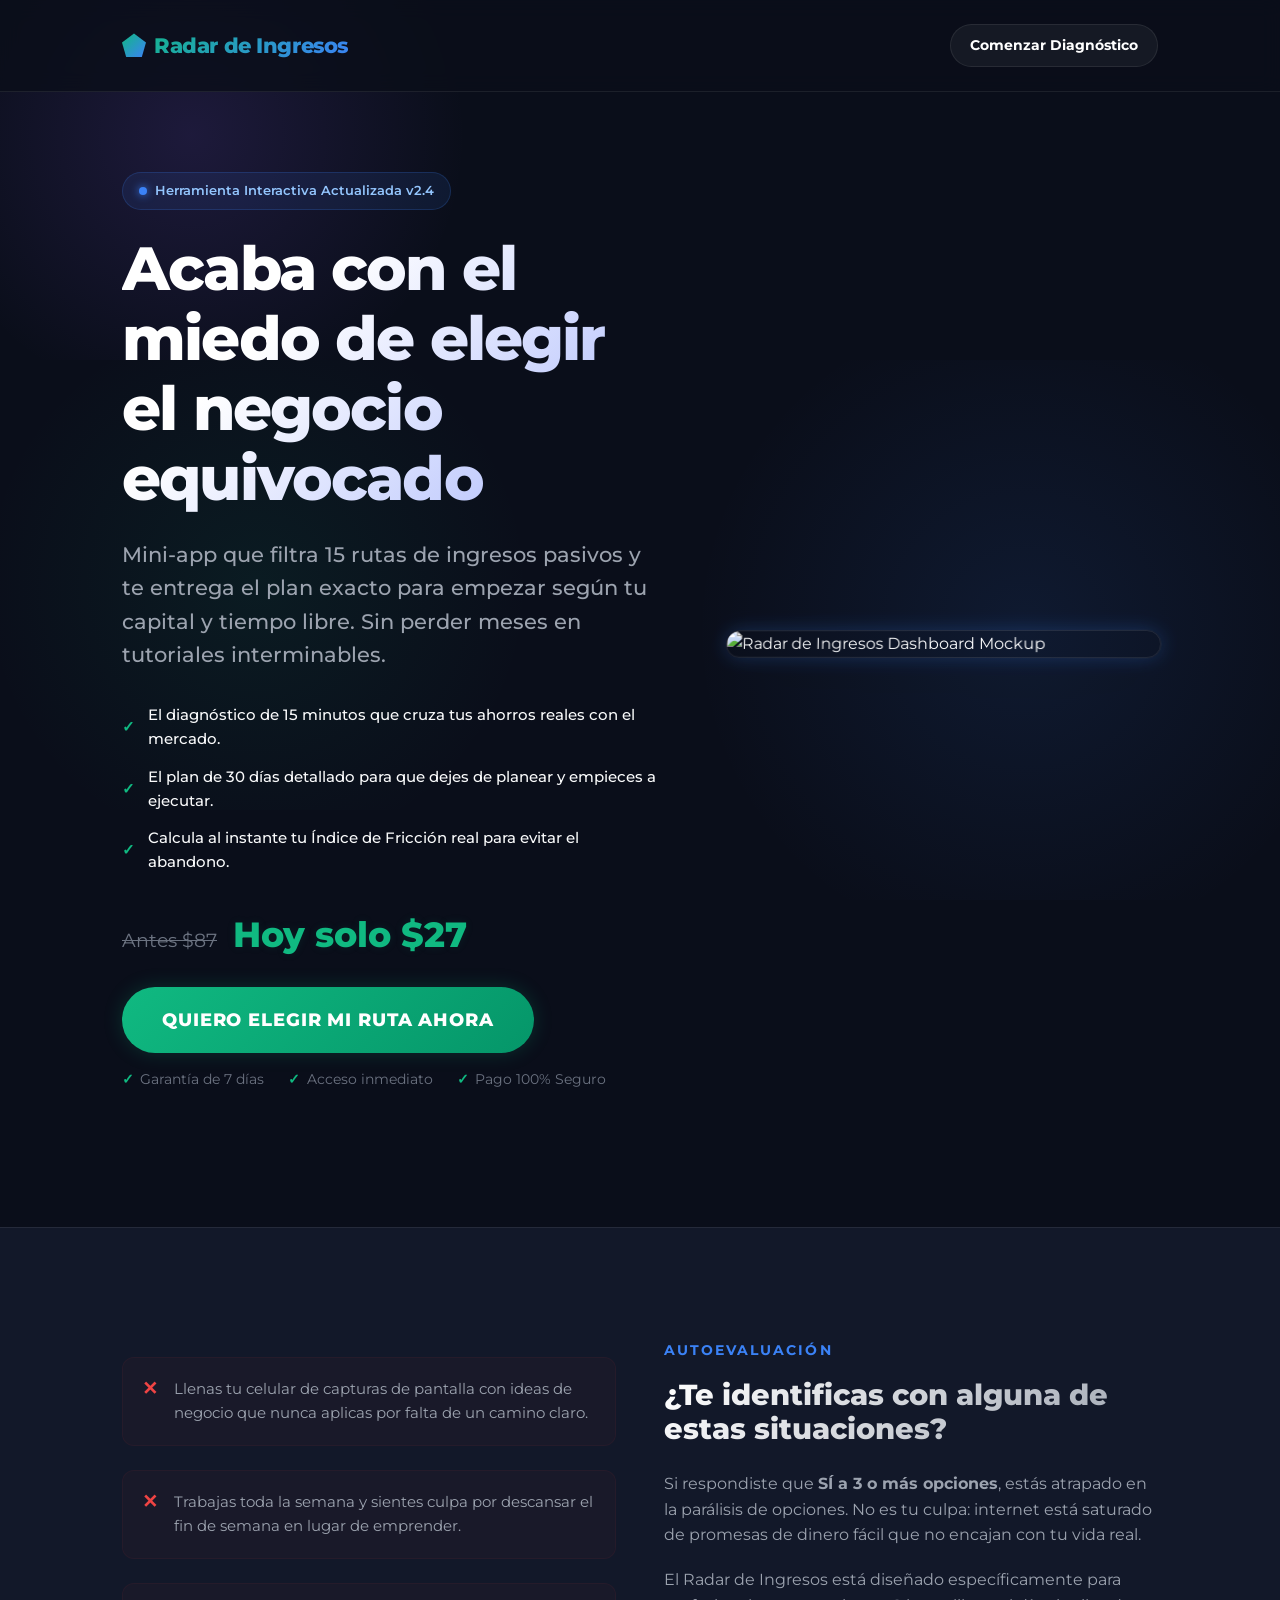
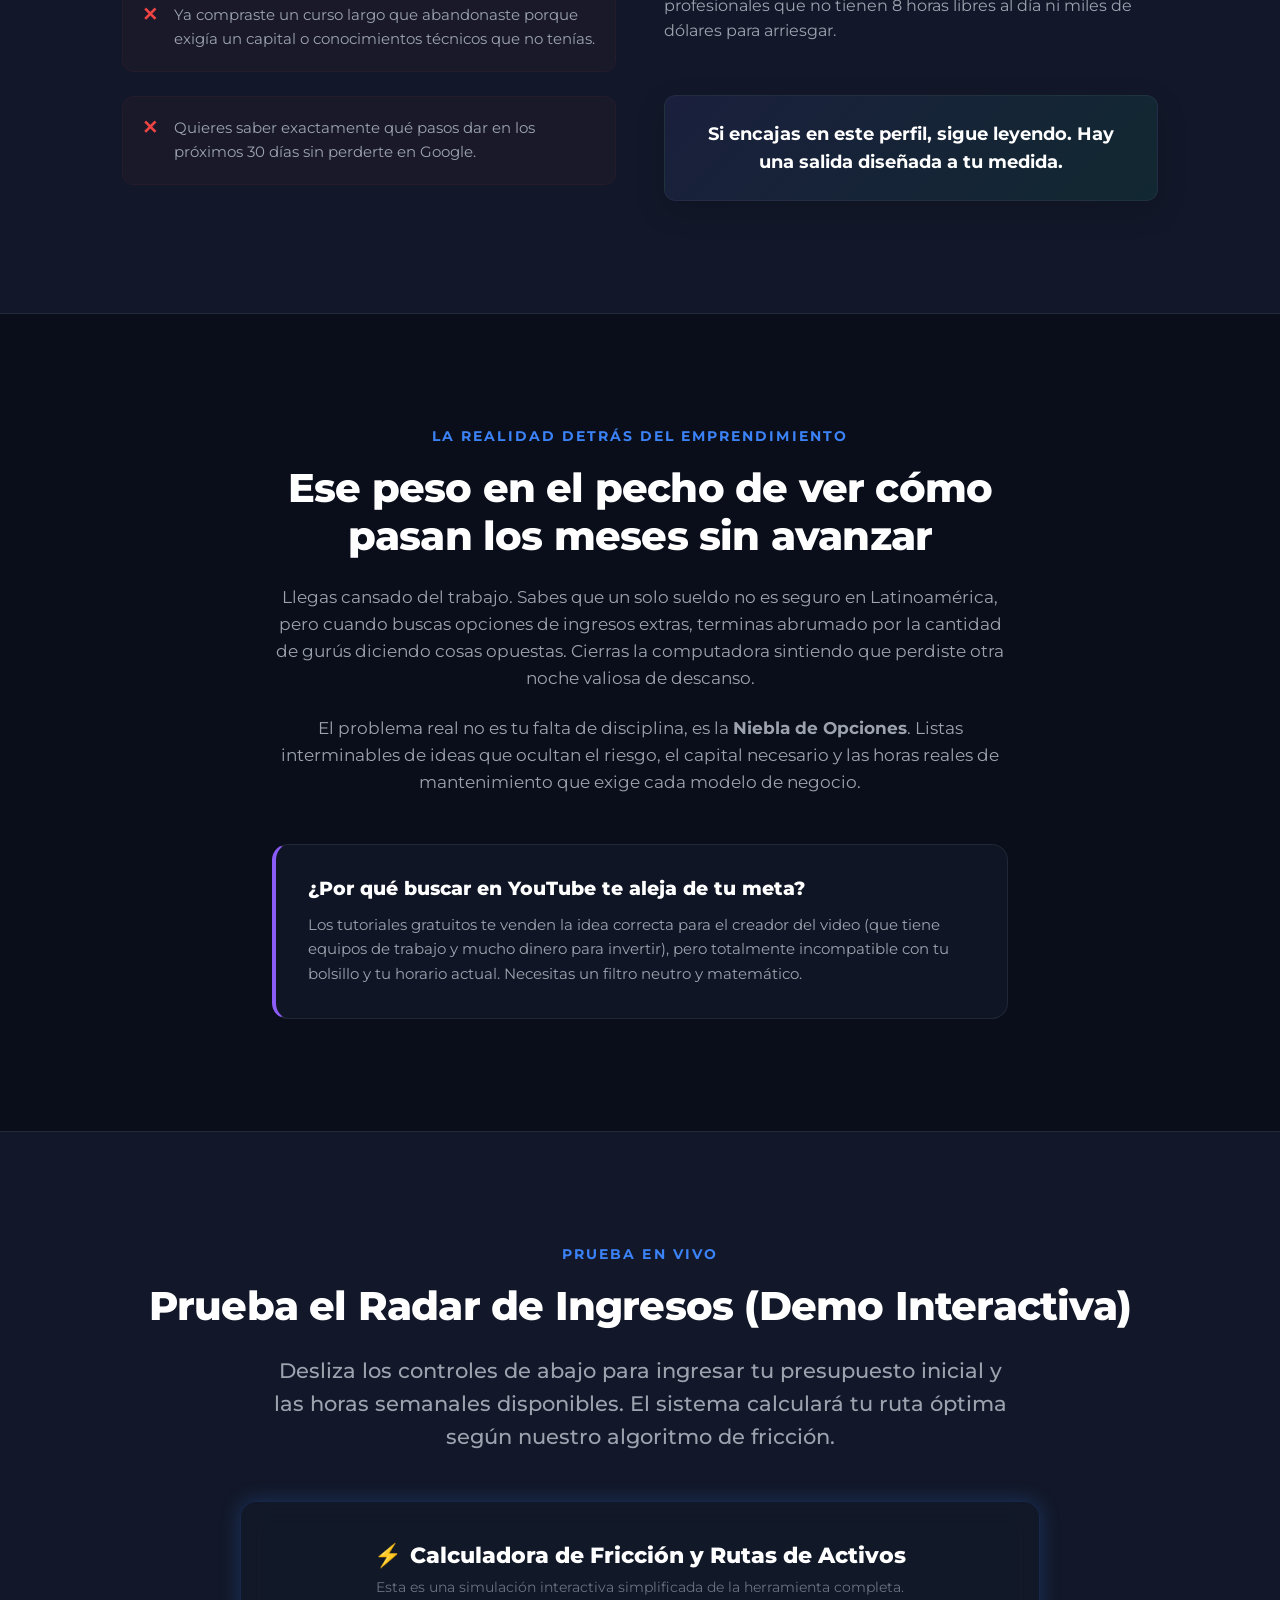
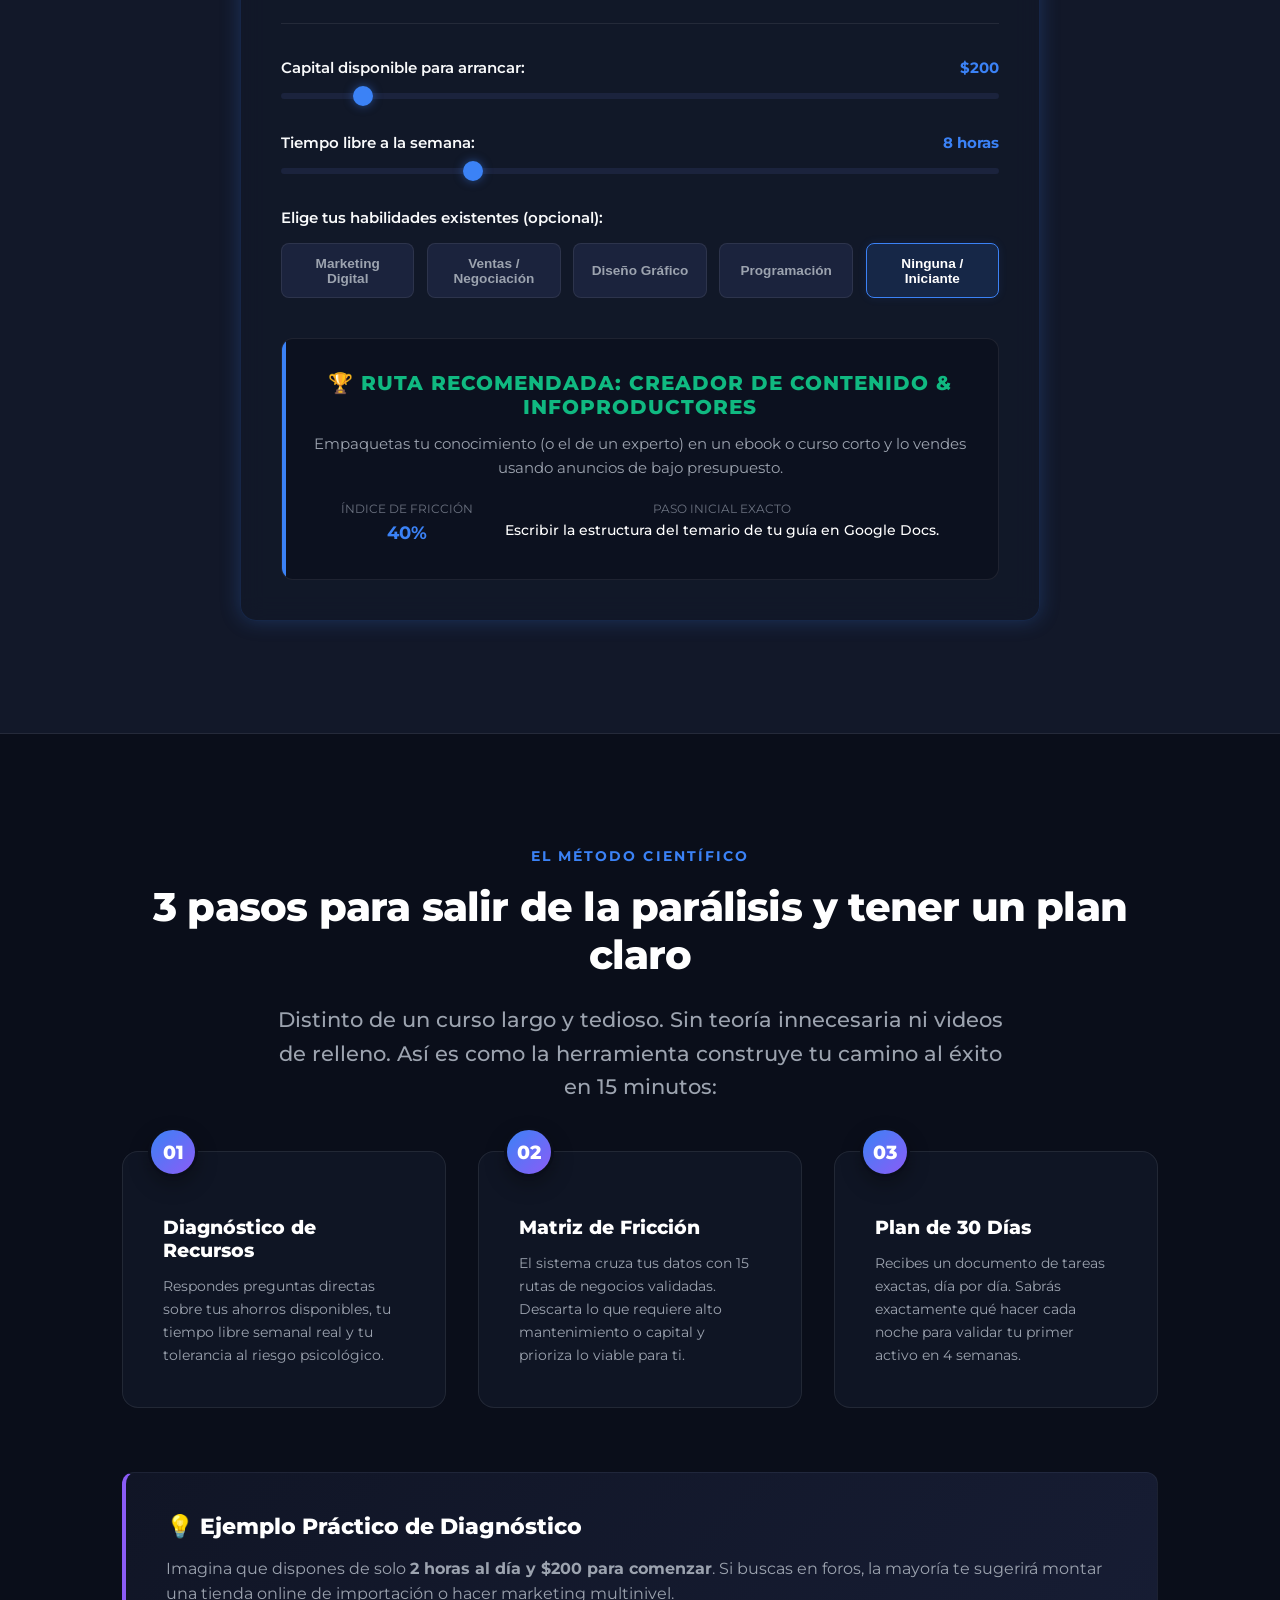
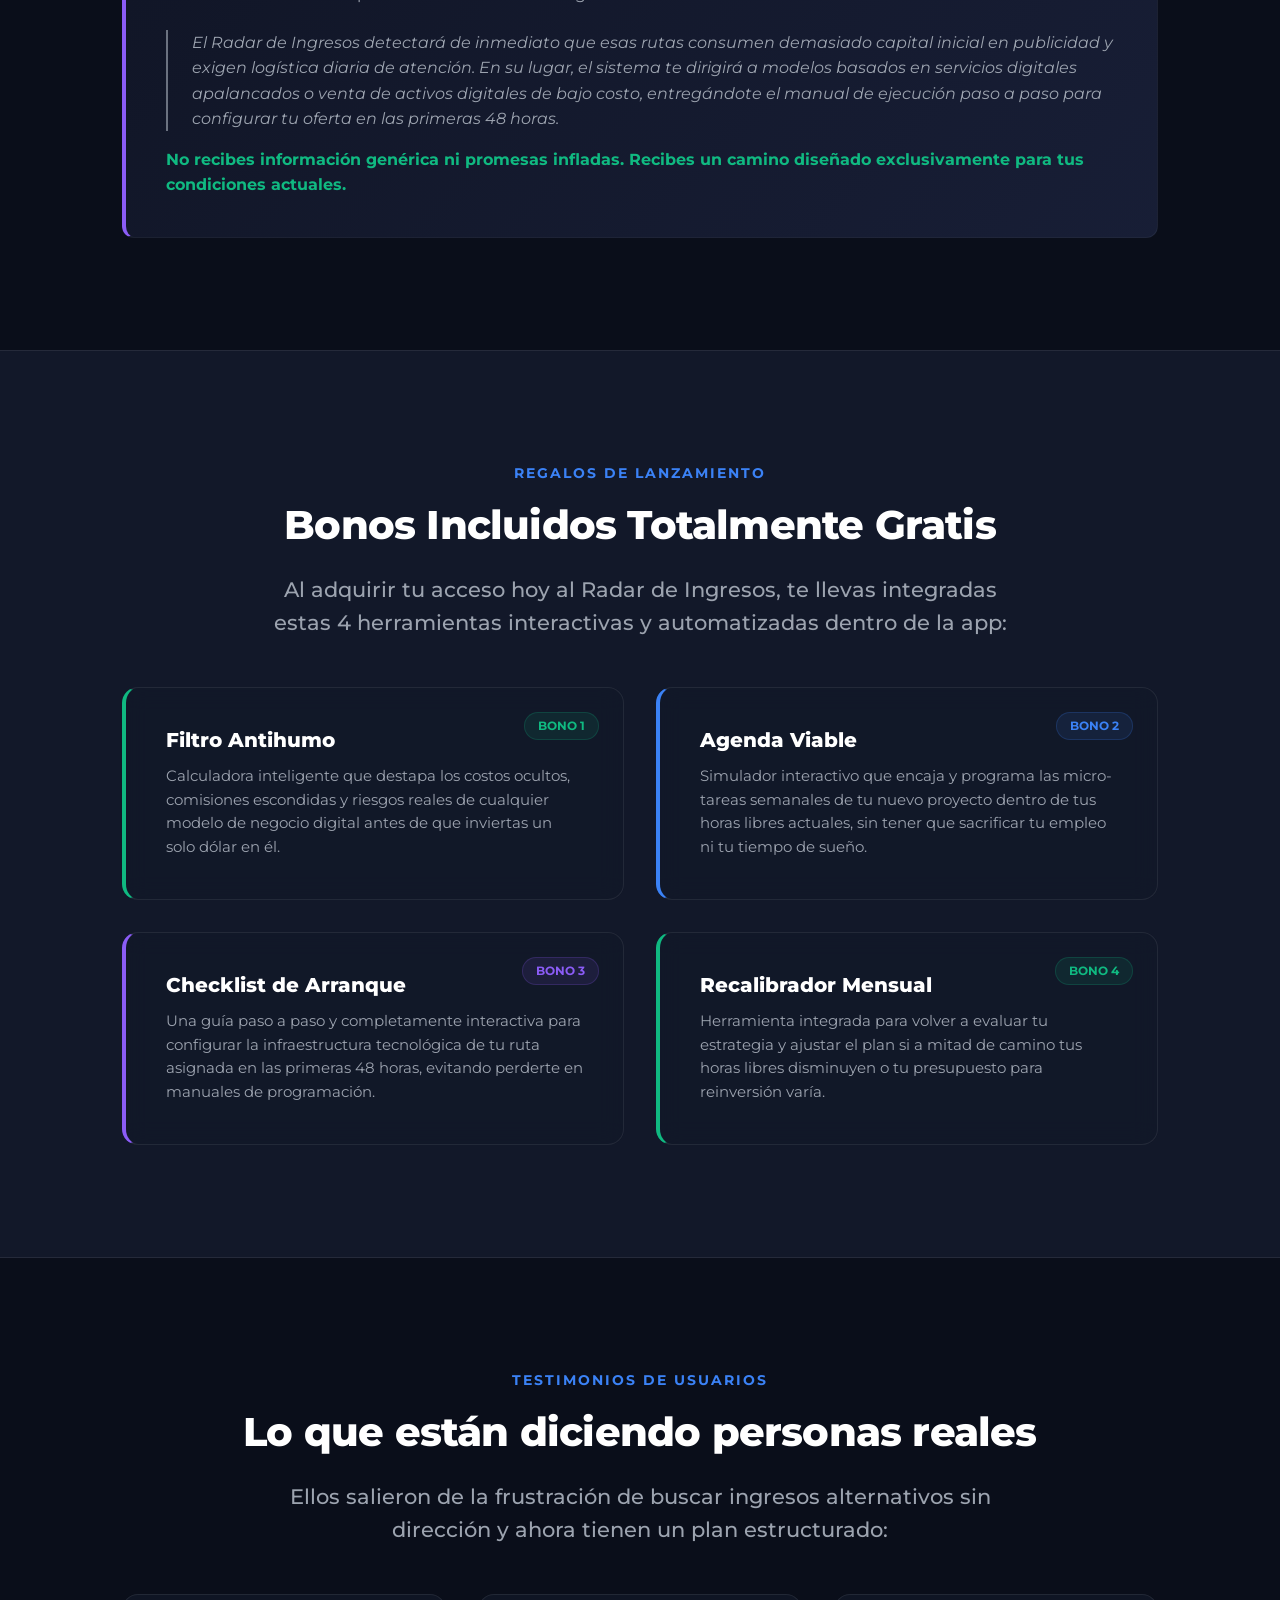
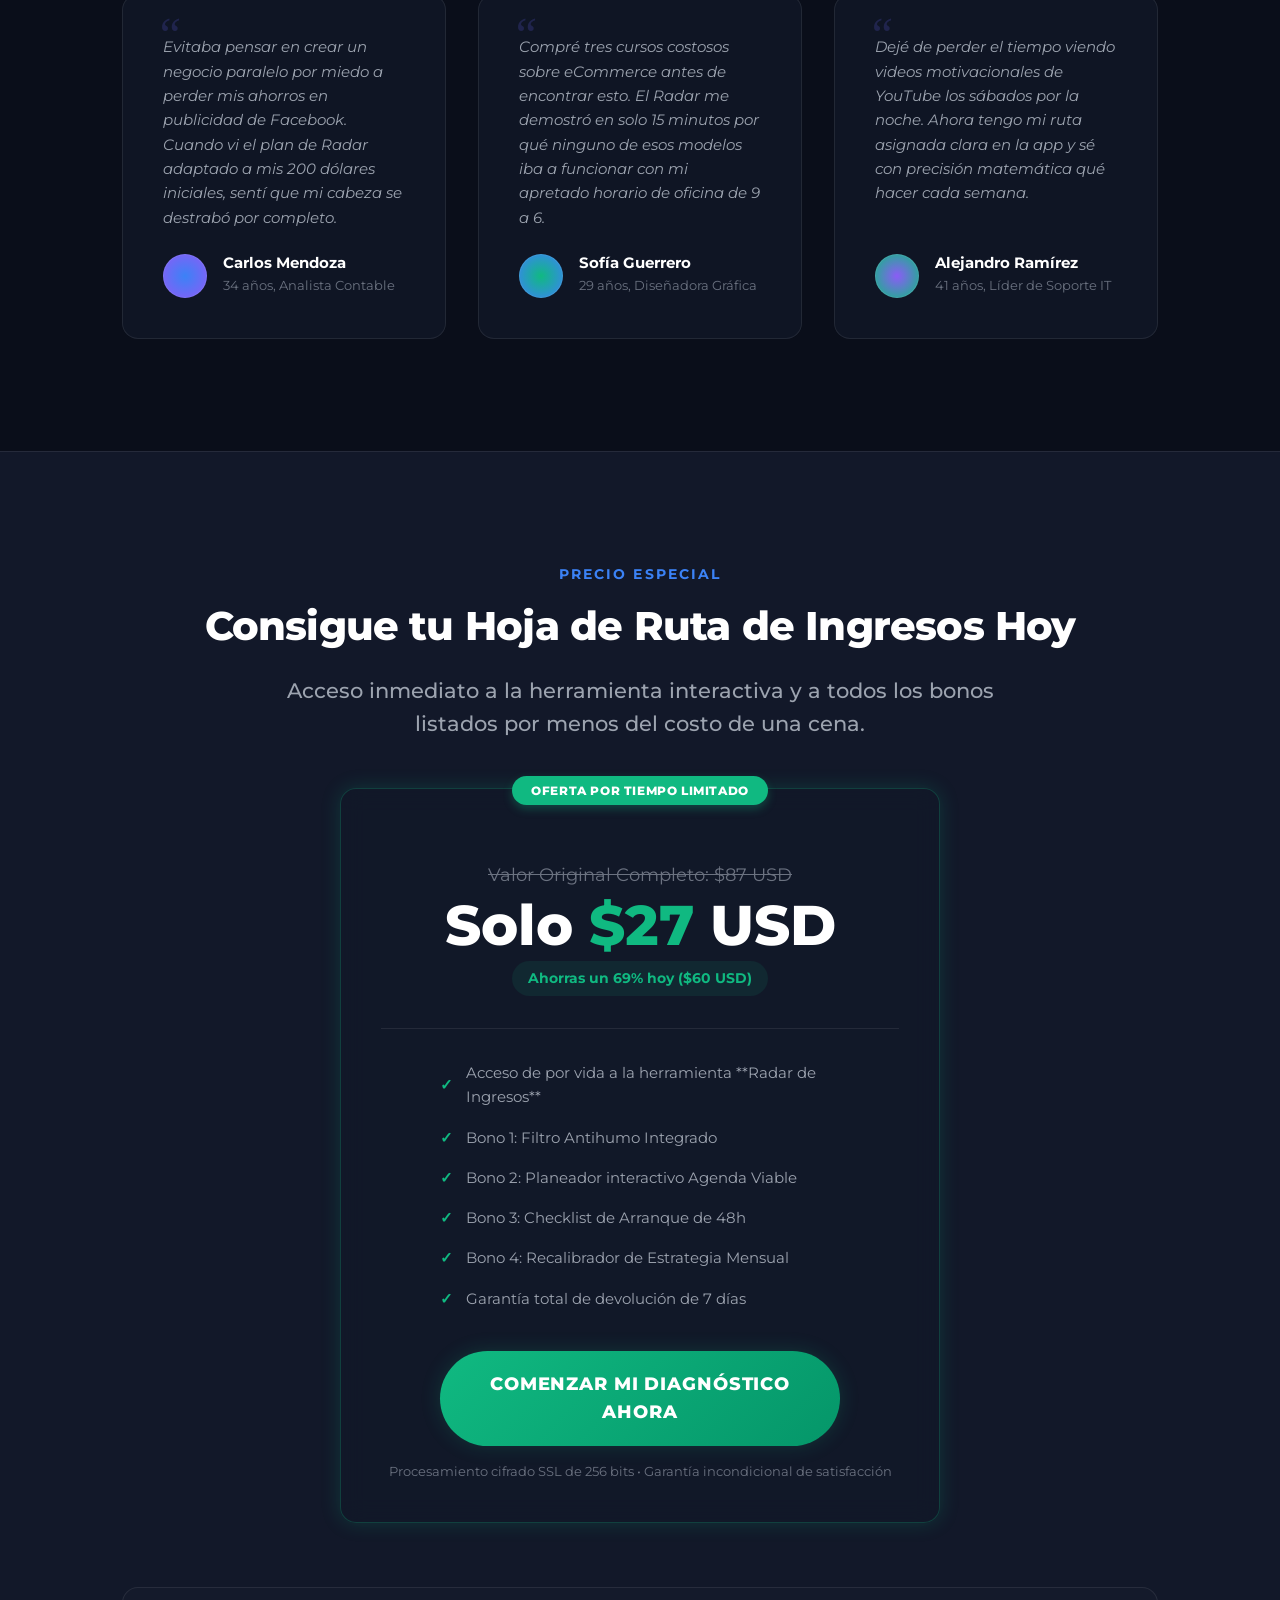
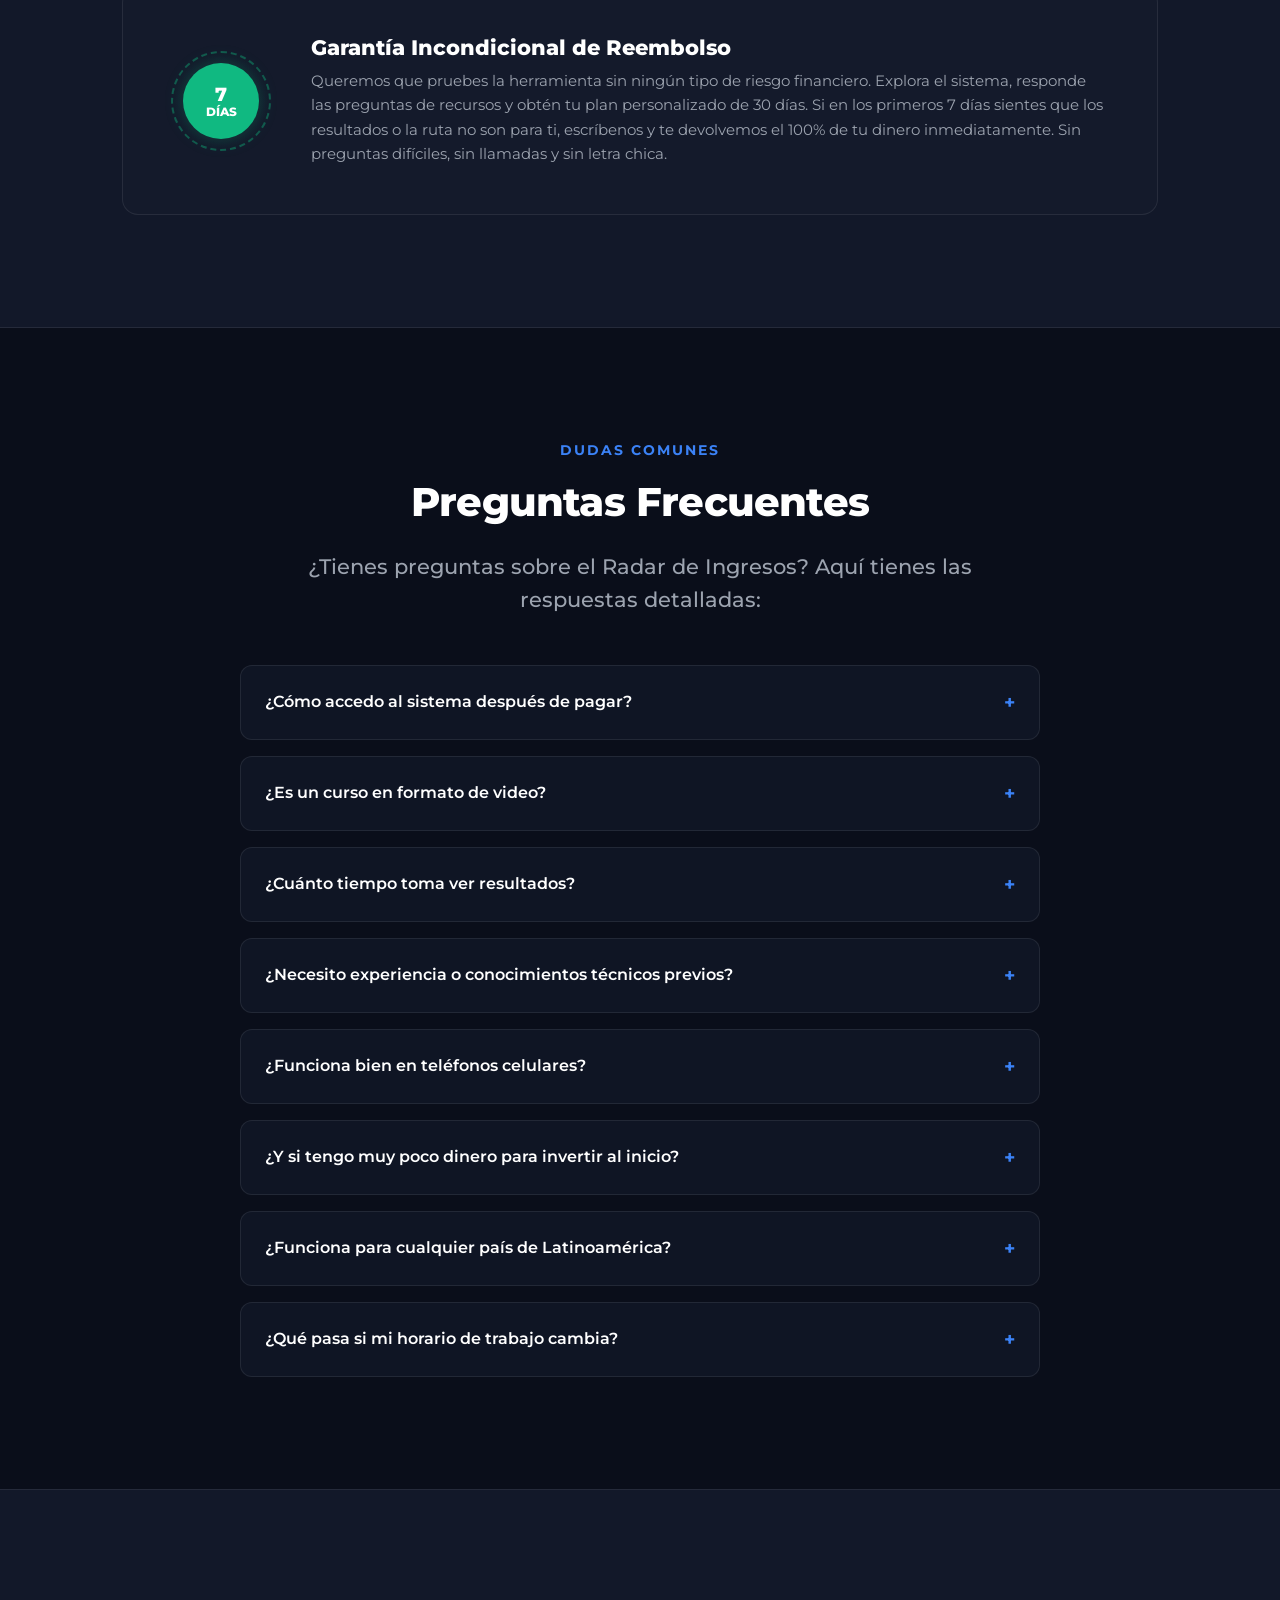
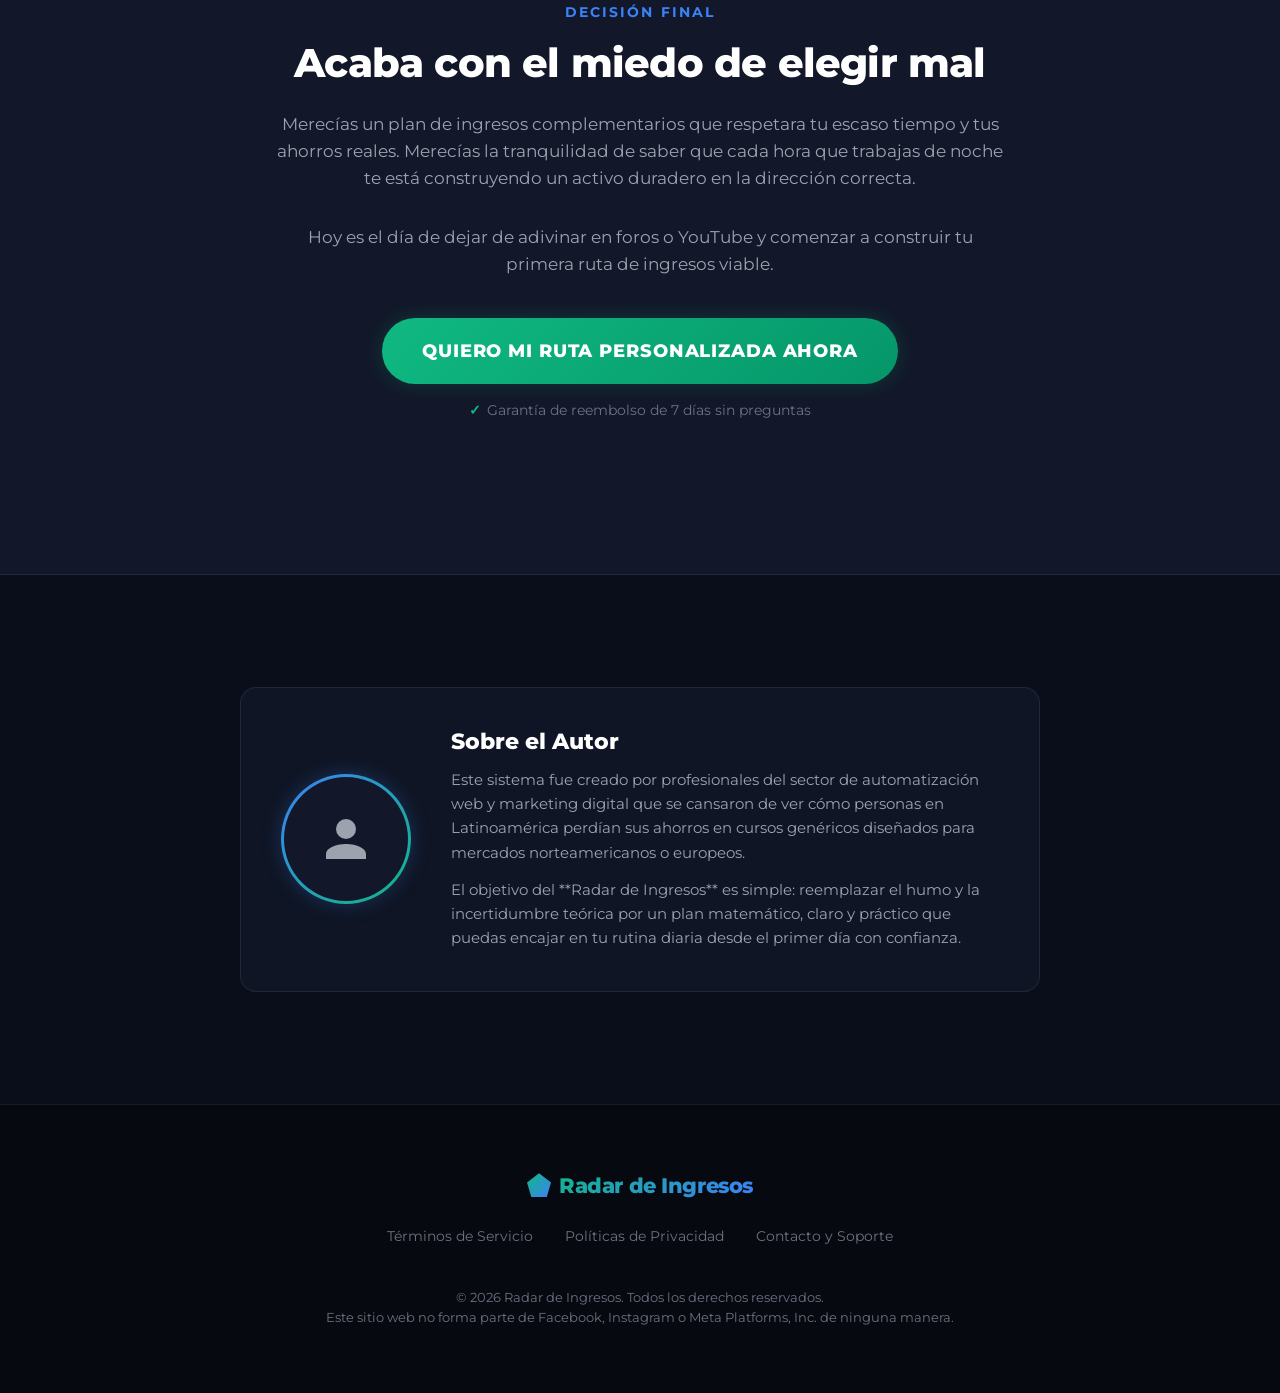
==== commit c7325531: "Update landing page index.html and app.js on GitHub to allow free app testing." ====
--- a/index.html
+++ b/index.html
@@ -327,7 +327,7 @@
         <!-- Testimonial 2 -->
         <div class="glass-card testimonial-card">
           <p class="testimonial-quote">
-            Compré tres cursos costosos sobre eCommerce antes de encontrar esto. El Radar me mostró en 15 minutos por qué ninguno iba a funcionar con mi apretado horario de oficina de 9 a 6.
+            Compré tres cursos costosos sobre eCommerce antes de encontrar esto. El Radar me demostró en solo 15 minutos por qué ninguno de esos modelos iba a funcionar con mi apretado horario de oficina de 9 a 6.
           </p>
           <div class="testimonial-user">
             <div class="testimonial-avatar" style="background-image: radial-gradient(circle, var(--accent-green) 0%, var(--accent-blue) 100%);"></div>
@@ -613,7 +613,7 @@
   <div class="modal" id="checkoutModal">
     <div class="modal-card">
       <div class="modal-header">
-        <h3>Pago Seguro</h3>
+        <h3>Registro de Acceso</h3>
         <button class="modal-close-btn">&times;</button>
       </div>
       
@@ -622,11 +622,9 @@
         <div class="checkout-steps">
           <div class="checkout-step active" id="progStep1">1</div>
           <div class="checkout-step" id="progStep2">2</div>
-          <div class="checkout-step" id="progStep3">3</div>
         </div>
         <div style="display: flex; justify-content: space-between; font-size: 0.75rem; color: var(--text-muted); margin-top: 0.5rem;">
           <span>Registro</span>
-          <span>Pago</span>
           <span>Confirmación</span>
         </div>
       </div>
@@ -641,44 +639,19 @@
           <div class="form-group">
             <label for="custEmail">Correo Electrónico</label>
             <input type="email" id="custEmail" class="form-input" placeholder="juan@ejemplo.com" required>
-            <span style="font-size: 0.7rem; color: var(--text-muted); margin-top: 0.4rem; display: block;">Aquí recibirás tus credenciales de acceso inmediato.</span>
-          </div>
-          <button type="submit" class="btn-primary" style="width: 100%; margin-top: 1rem; border-radius: 8px; font-size: 1rem; padding: 1rem;">Continuar al Pago</button>
-        </form>
-      </div>
-
-      <!-- Step 2: Payment Data -->
-      <div class="modal-body" id="checkoutStep2" style="display: none;">
-        <form id="checkoutFormStep2">
-          <div class="form-group">
-            <label for="cardNumber">Número de Tarjeta</label>
-            <input type="text" id="cardNumber" class="form-input" placeholder="4111 2222 3333 4444" required>
-          </div>
-          <div class="card-inputs-grid">
-            <div class="form-group">
-              <label for="cardExpiry">Vencimiento</label>
-              <input type="text" id="cardExpiry" class="form-input" placeholder="MM/AA" required>
-            </div>
-            <div class="form-group">
-              <label for="cardCvv">CVV</label>
-              <input type="password" id="cardCvv" class="form-input" placeholder="123" maxlength="4" required>
-            </div>
-          </div>
-          <div class="payment-summary">
-            <span>Total a pagar:</span>
-            <span>$27.00 USD</span>
-          </div>
-          <button type="submit" class="btn-primary" style="width: 100%; border-radius: 8px; font-size: 1rem; padding: 1rem;">Completar Pago Seguro</button>
+            <span style="font-size: 0.7rem; color: var(--text-muted); margin-top: 0.4rem; display: block;">Tus respuestas e informes del diagnóstico se guardarán asociados a este perfil.</span>
+          </div>
+          <button type="submit" class="btn-primary" style="width: 100%; margin-top: 1rem; border-radius: 8px; font-size: 1rem; padding: 1rem;">Comenzar Diagnóstico Gratis</button>
         </form>
       </div>
 
       <!-- Step 3: Success Screen -->
       <div class="modal-body success-screen" id="checkoutSuccess">
         <div class="success-icon">✓</div>
-        <h3>¡Pago Procesado con Éxito!</h3>
-        <p>Tu orden por el Radar de Ingresos ha sido confirmada.</p>
+        <h3>¡Registro Completado con Éxito!</h3>
+        <p>Tu cuenta gratuita para el Radar de Ingresos ha sido creada.</p>
         <p style="font-size: 0.85rem; color: var(--text-muted);">
-          Hemos enviado un correo a tu casilla de mensajes con las instrucciones y tu contraseña de acceso para iniciar el diagnóstico de inmediato.
+          Estamos configurando tu panel personalizado de diagnóstico.
         </p>
         <p style="font-size: 0.75rem; color: var(--accent-blue);">Redirigiendo a la plataforma en unos segundos...</p>
       </div>
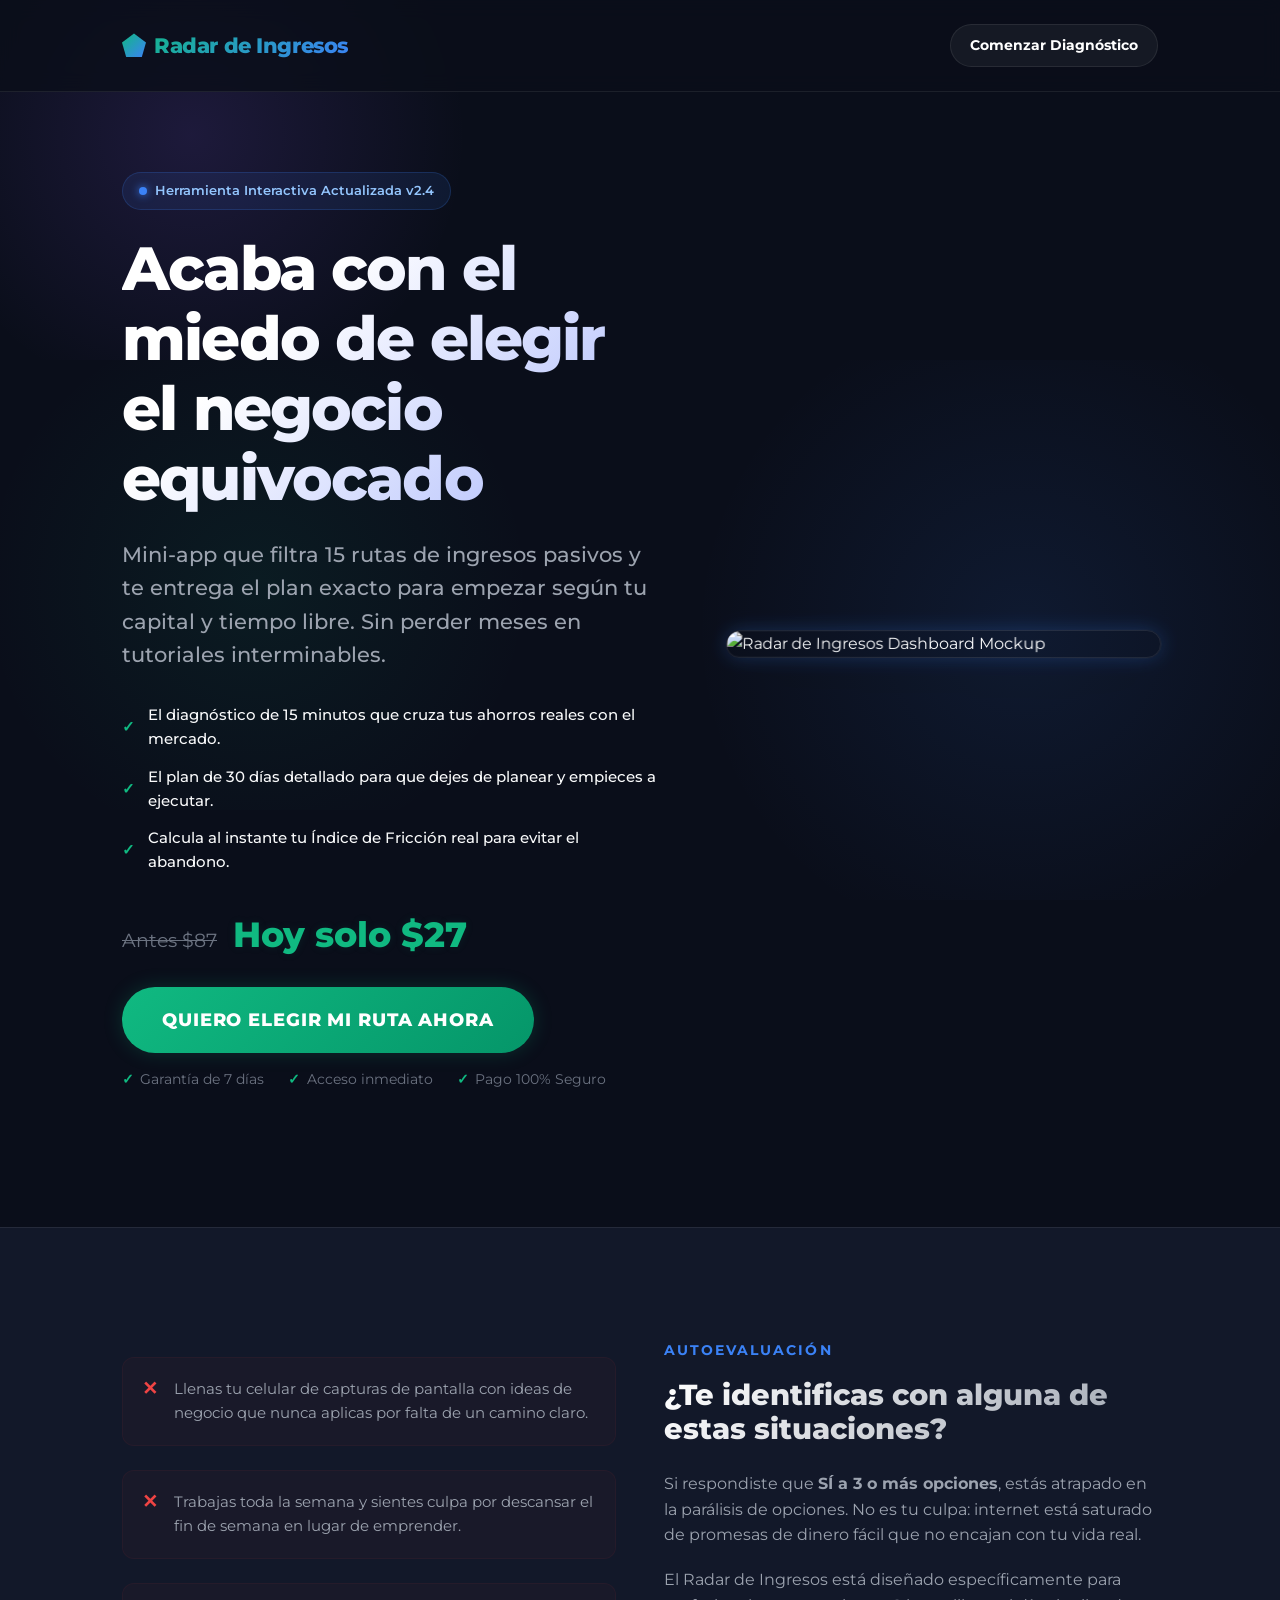
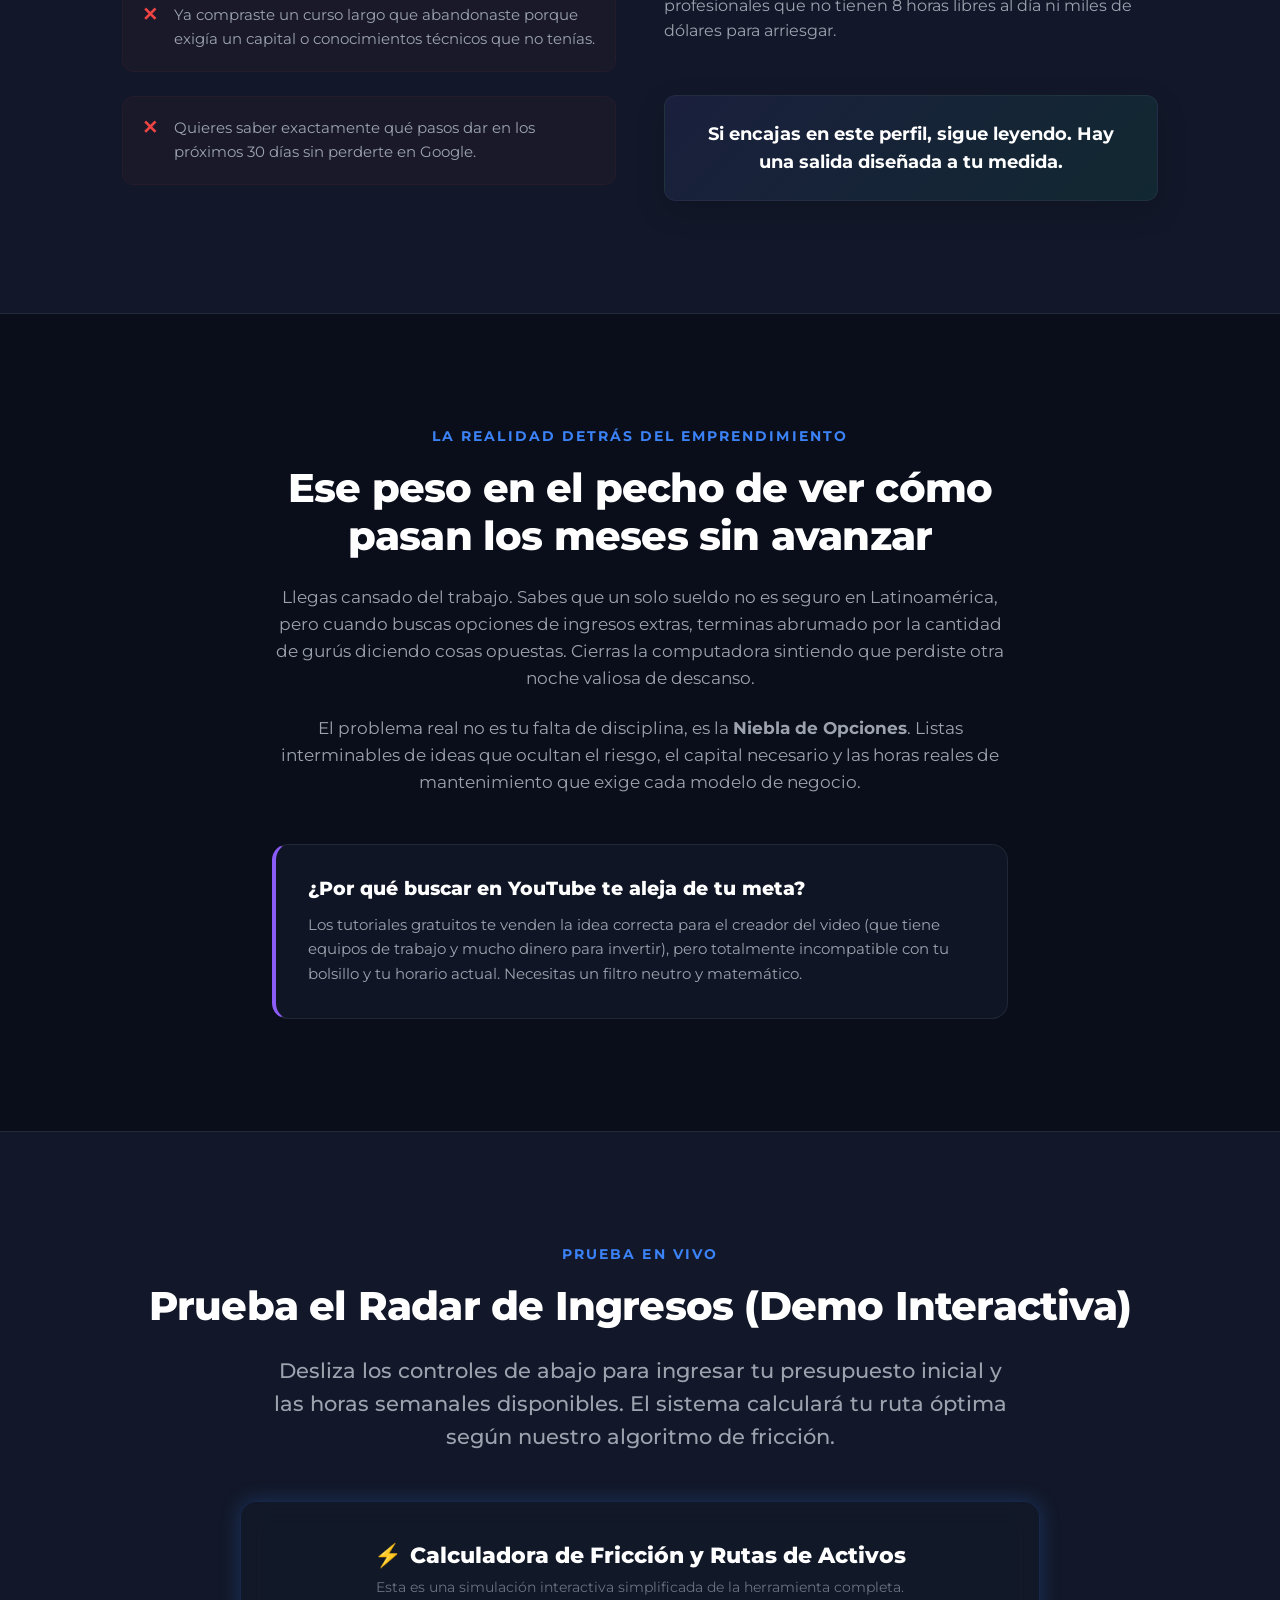
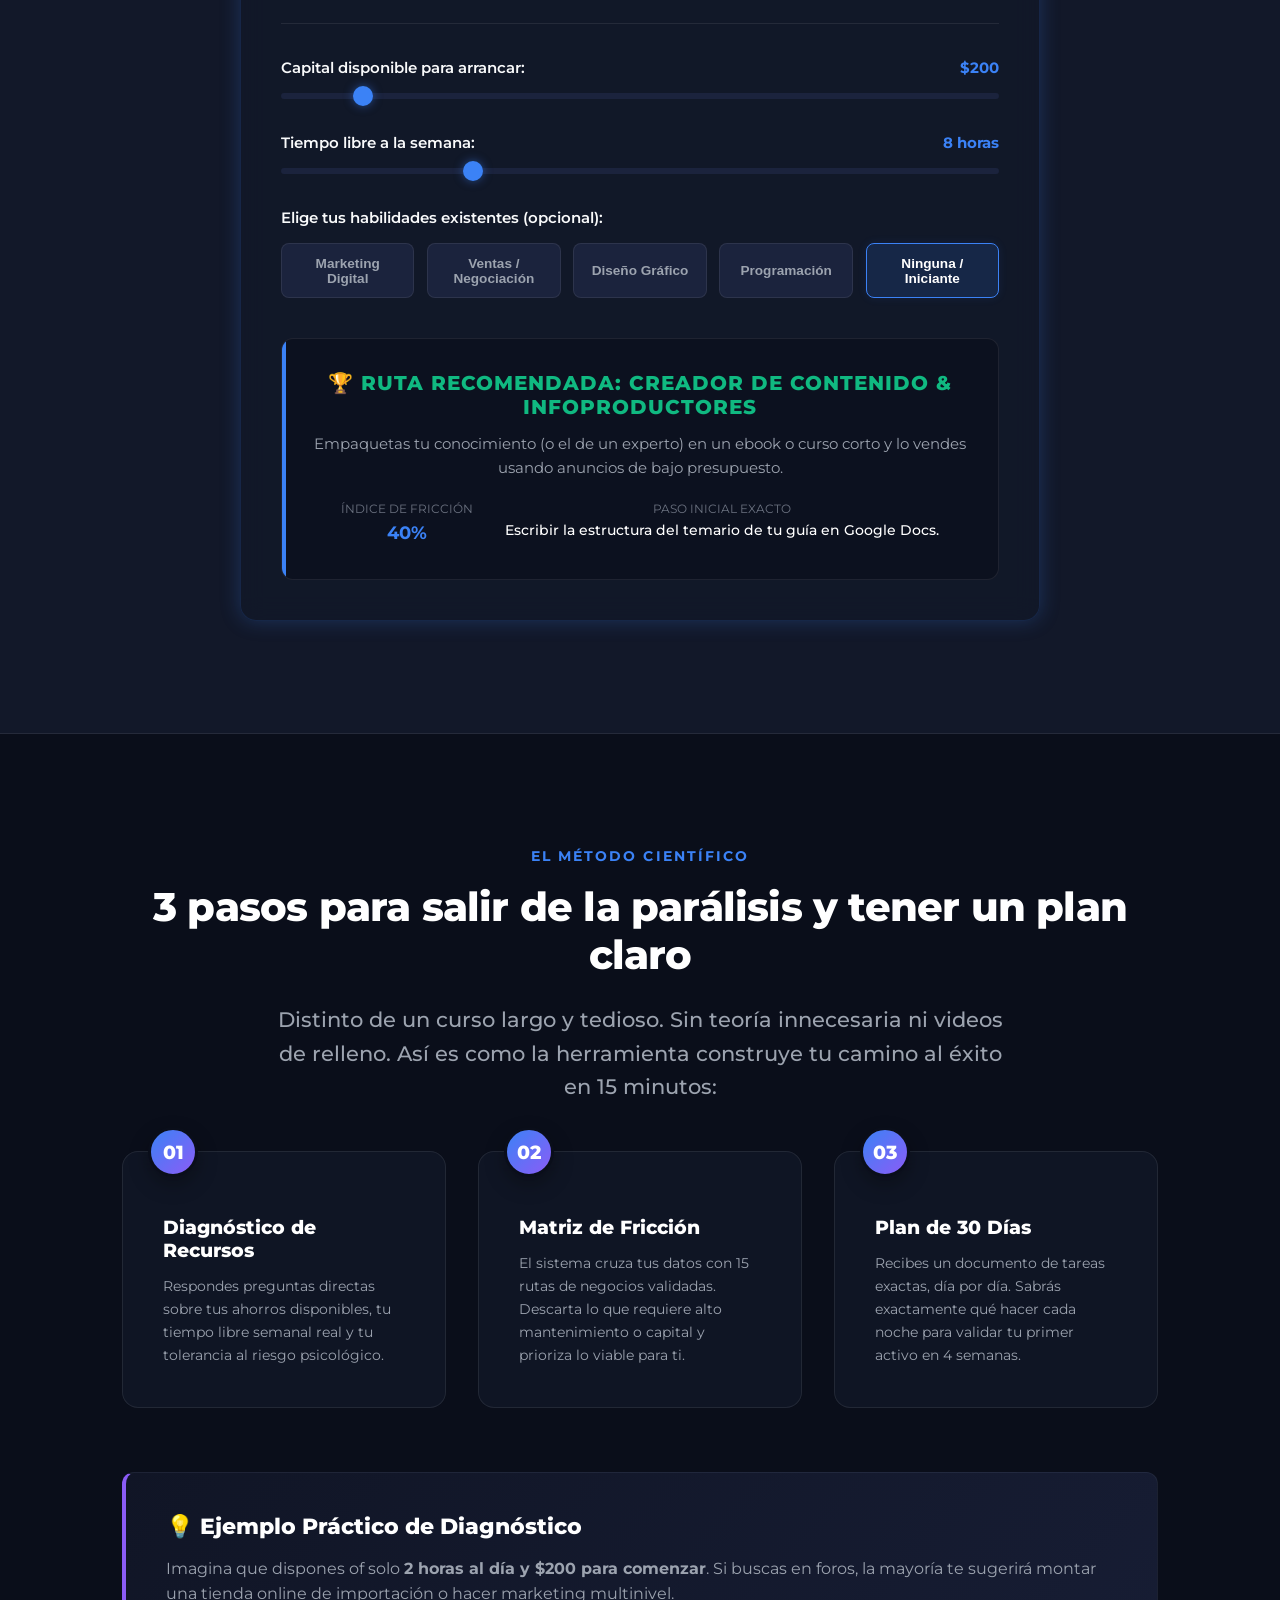
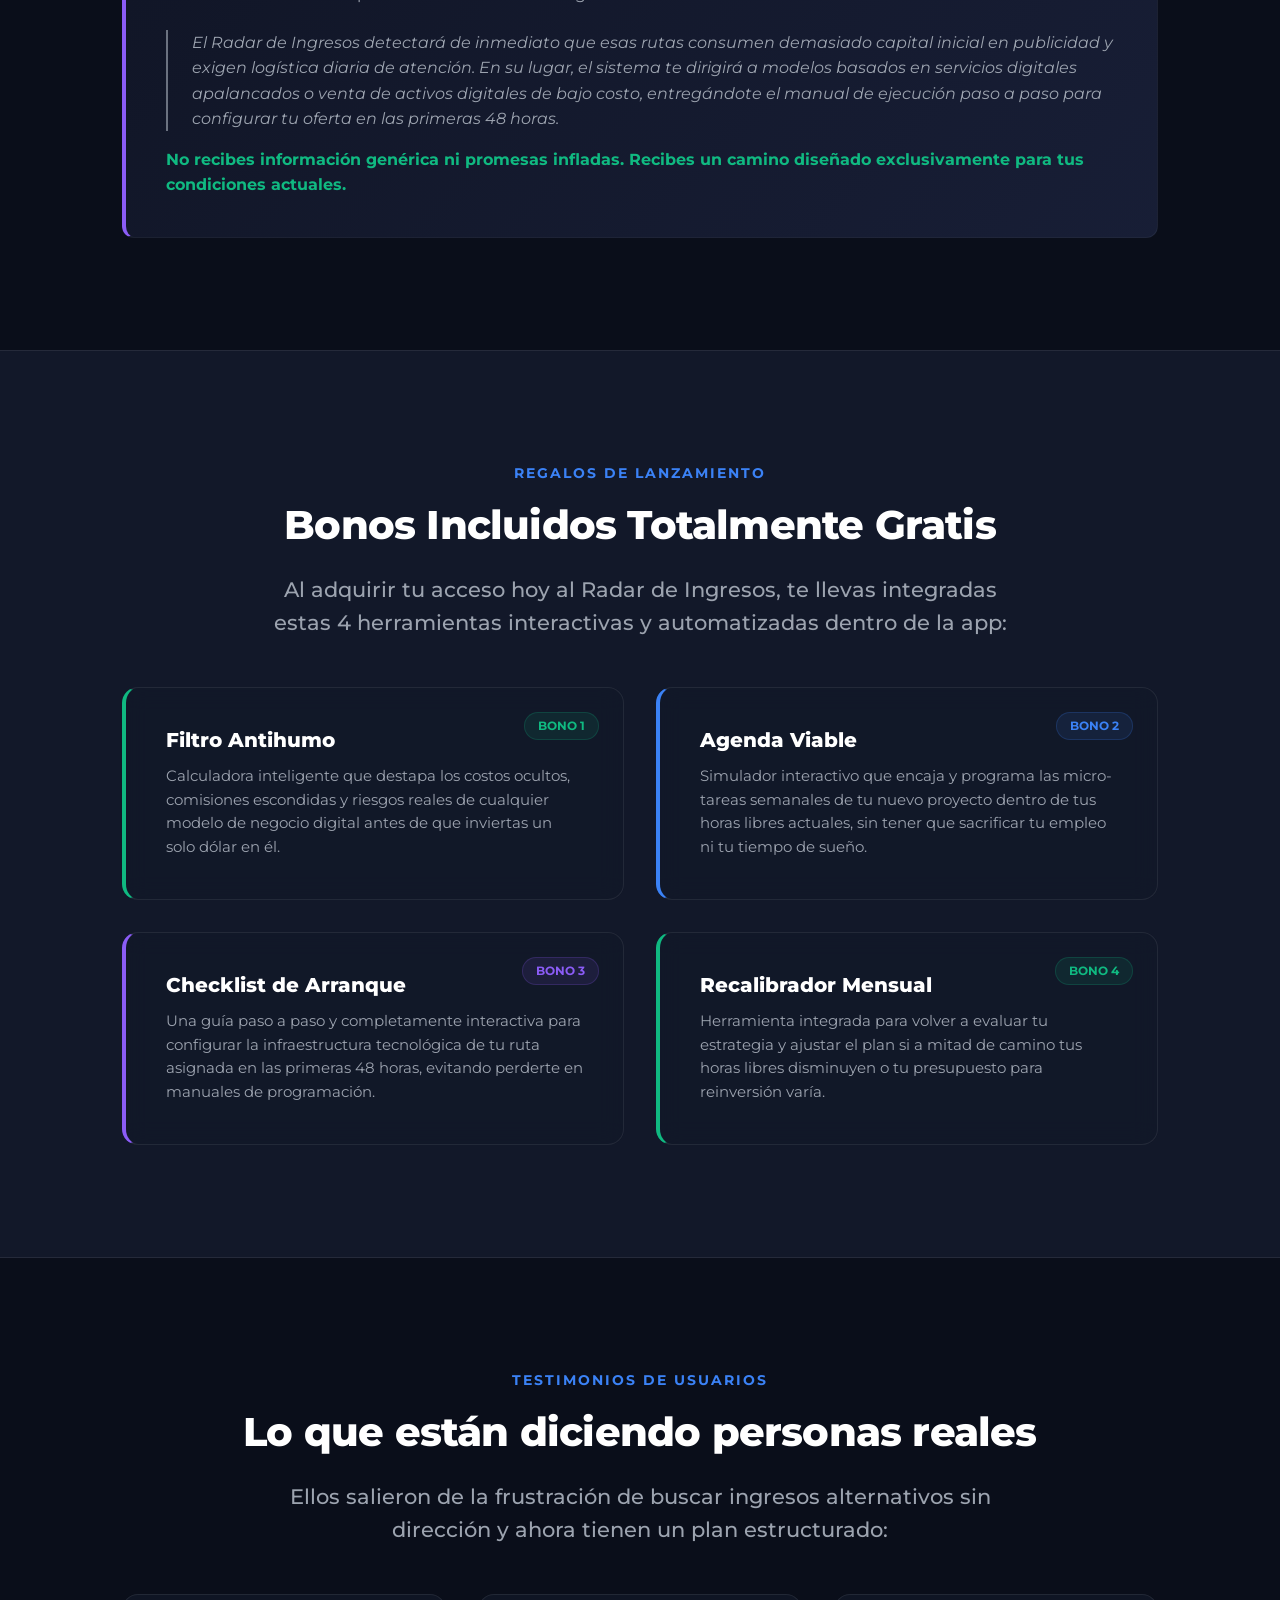
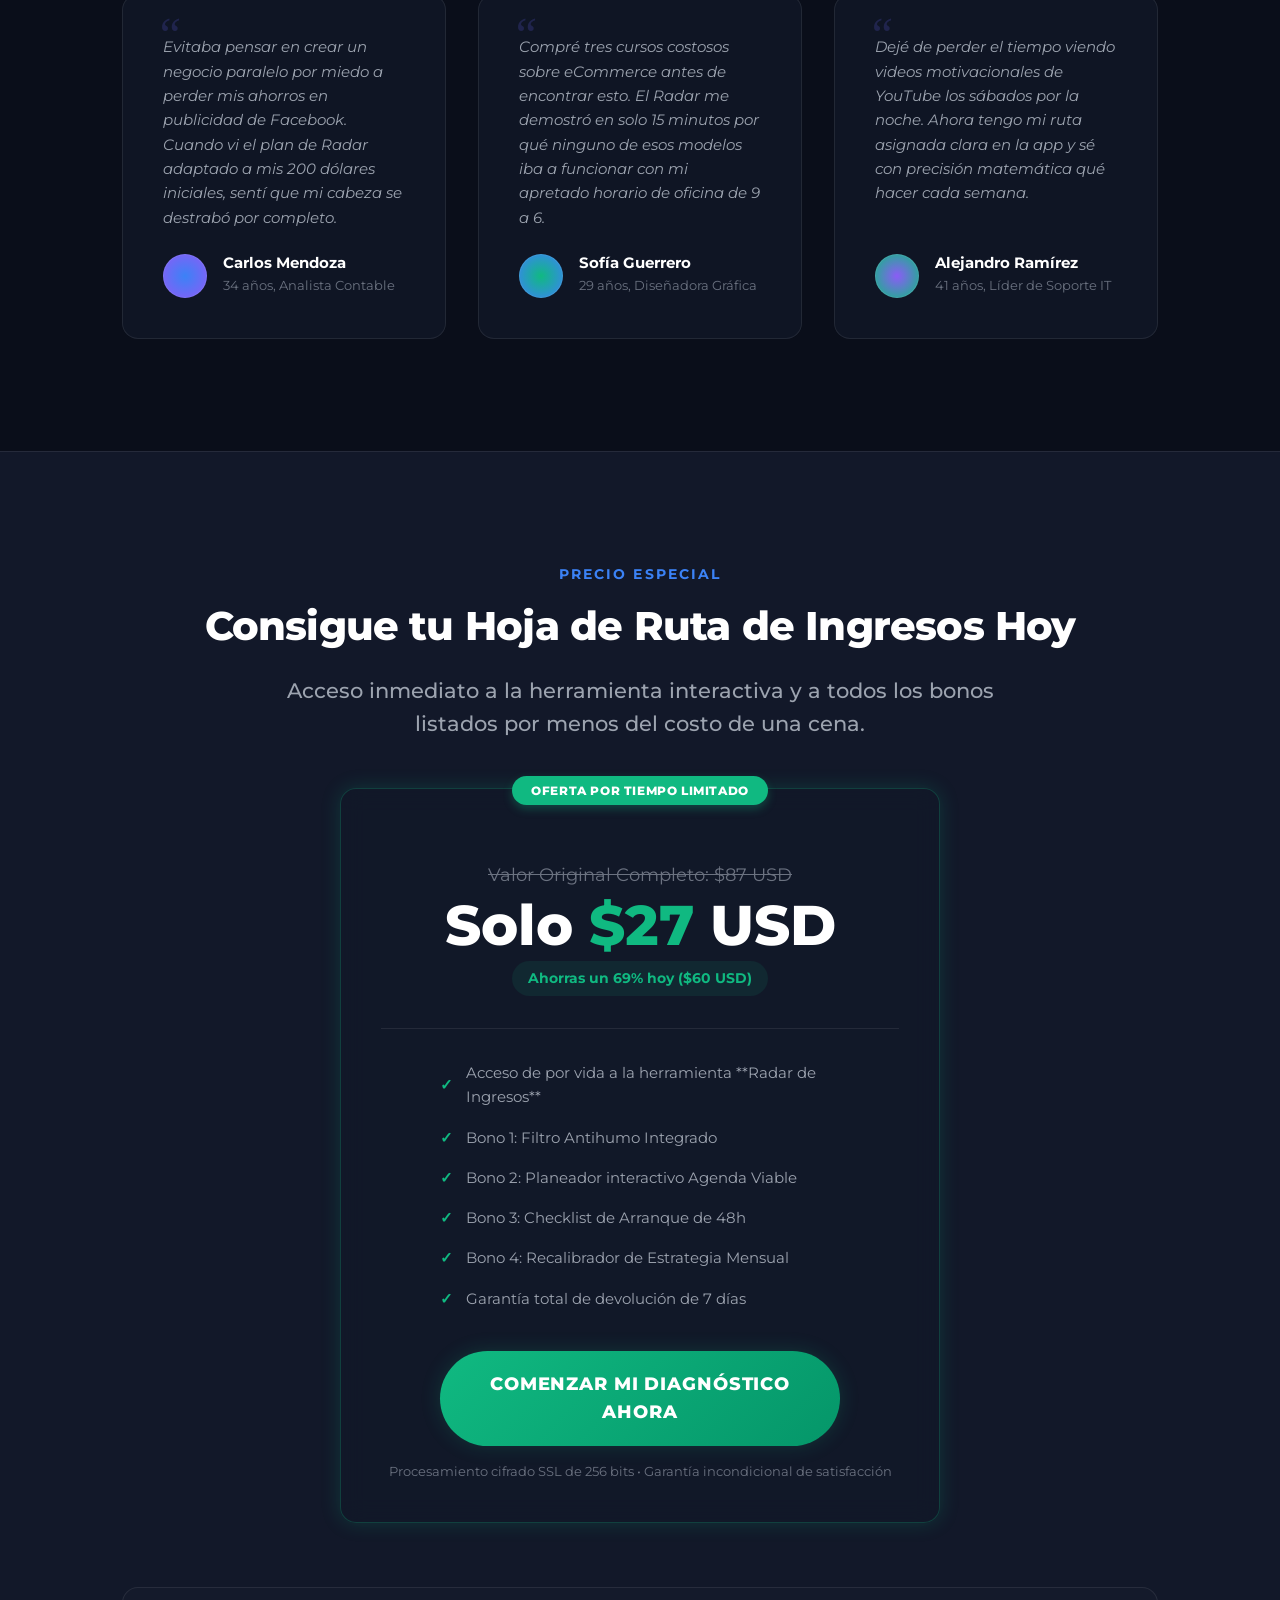
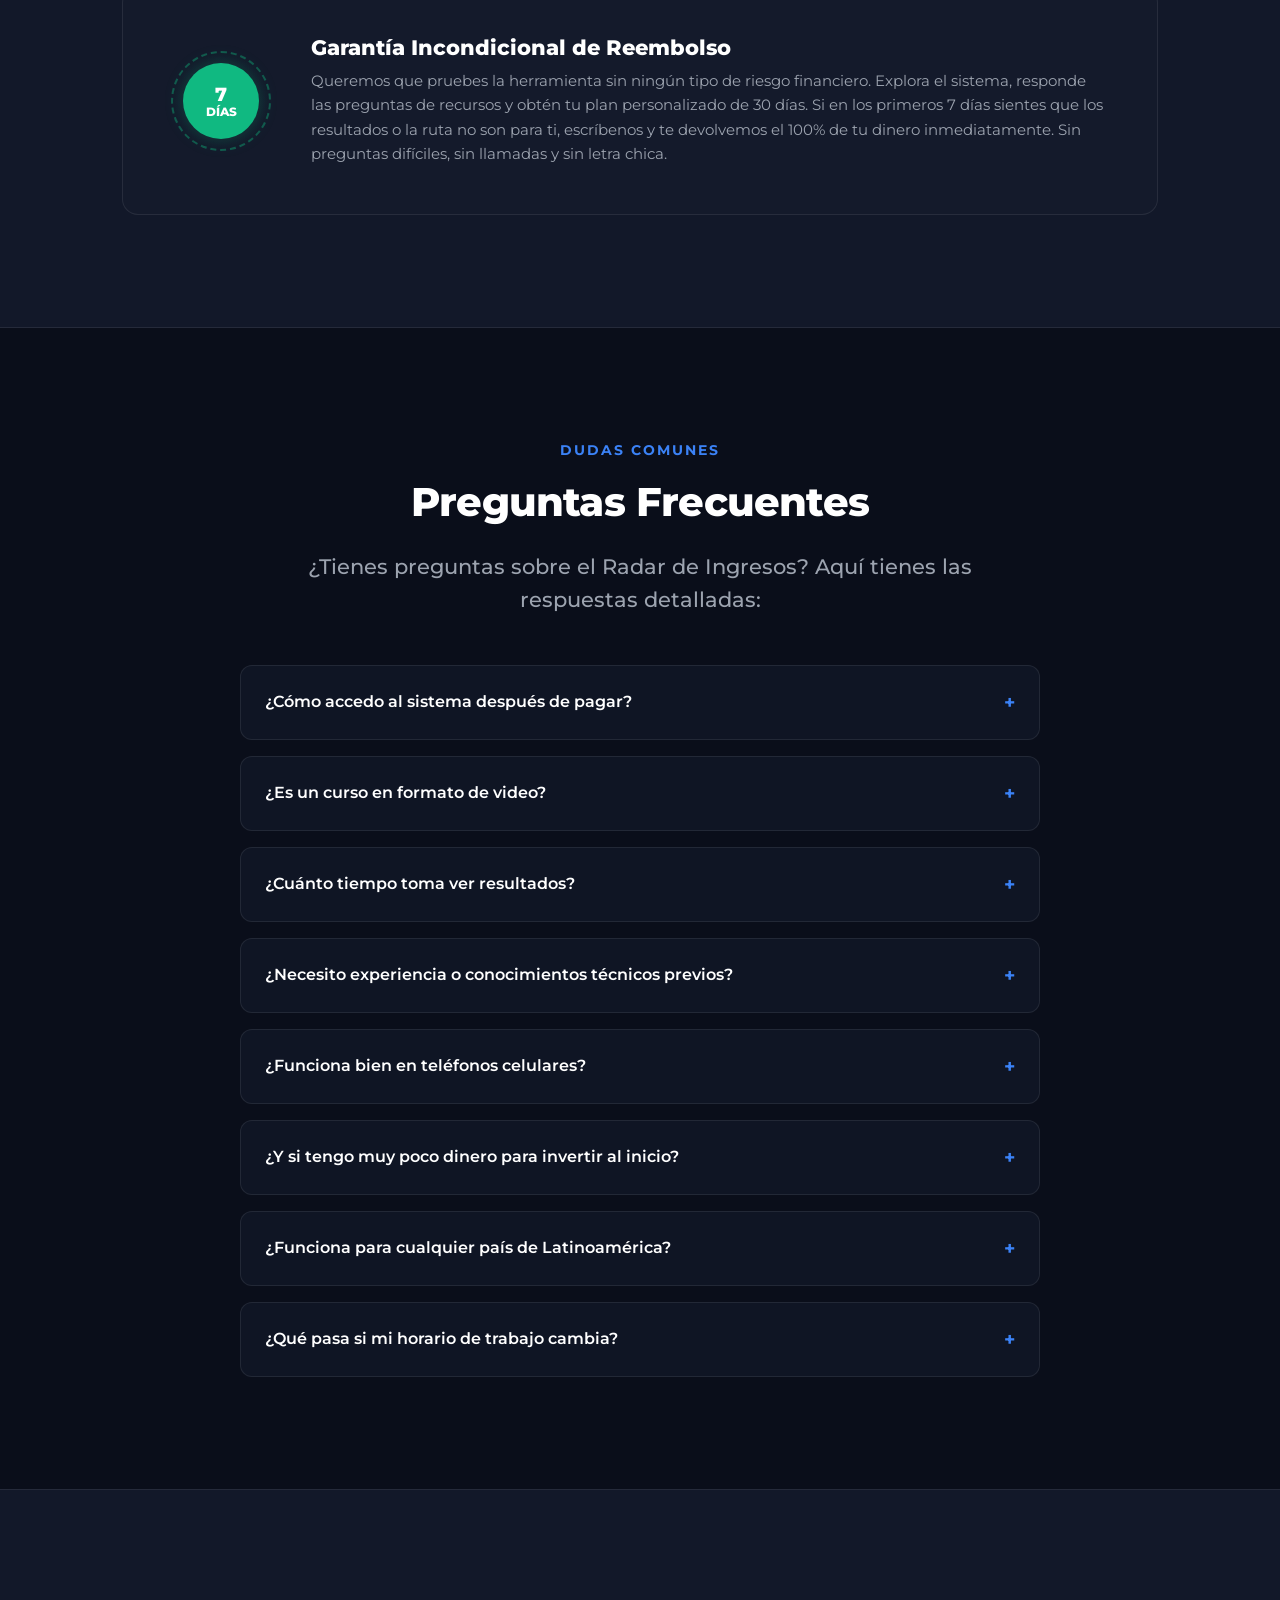
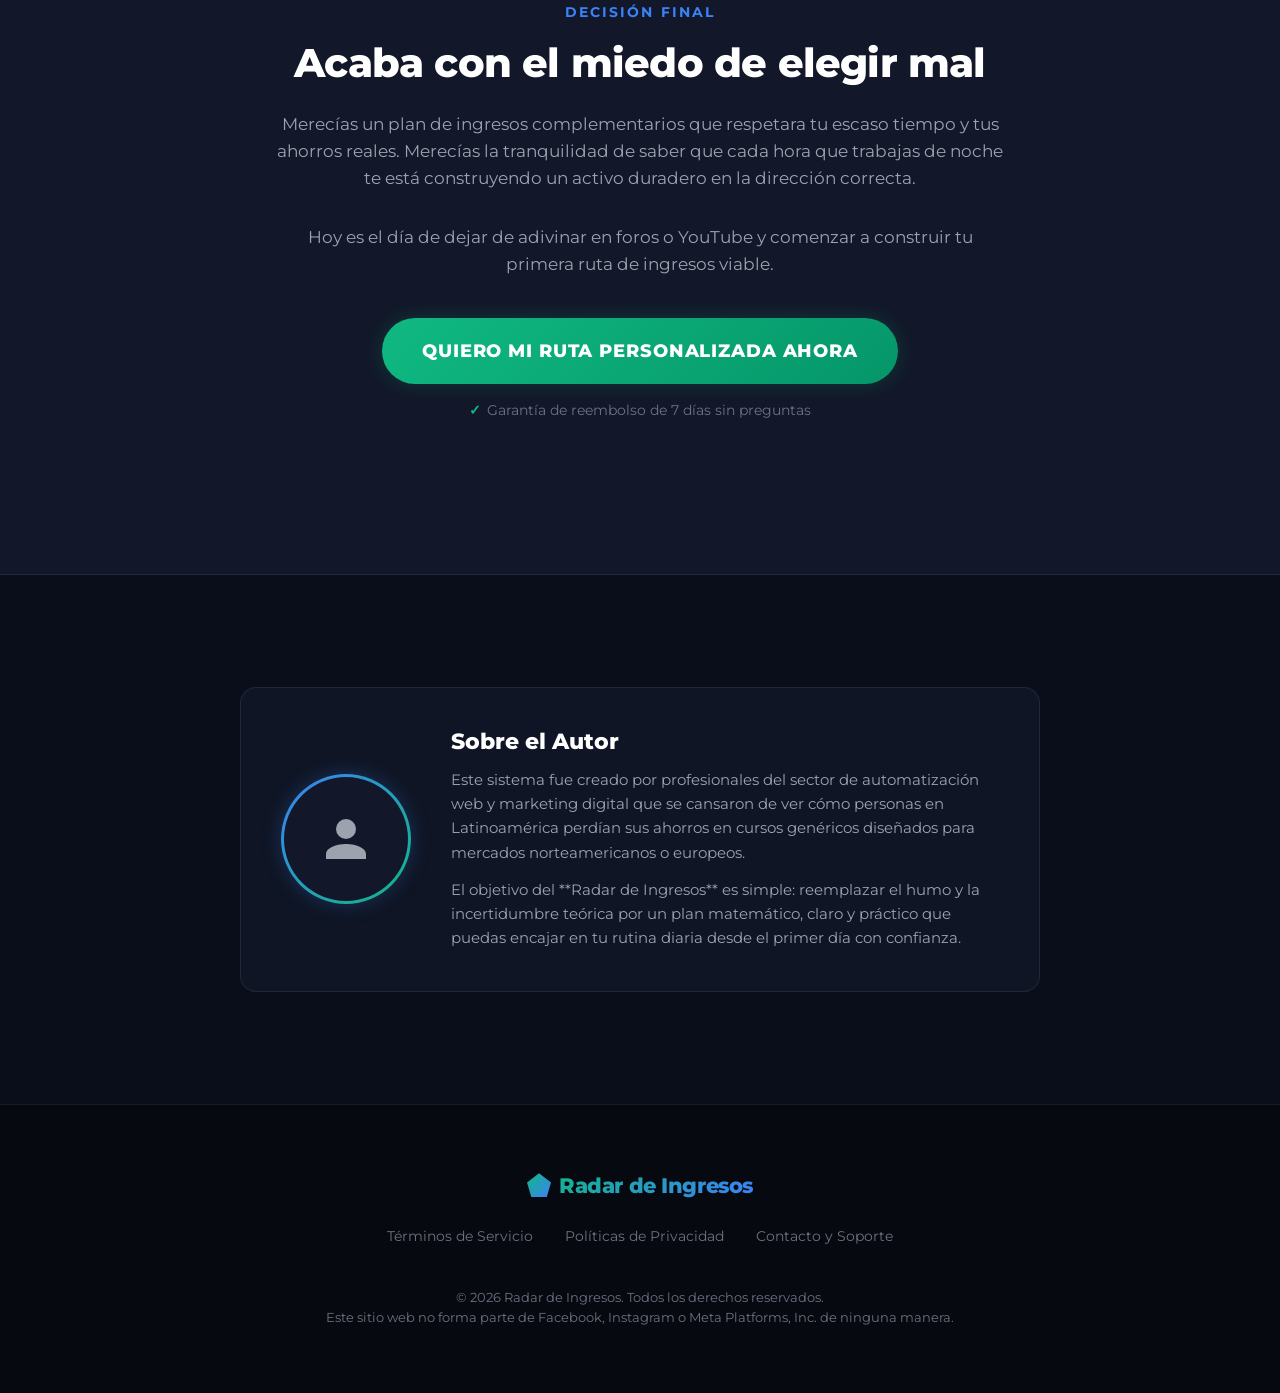
==== commit 623aa6ae: "Implement cross-page PWA support with offline caching and install banners." ====
--- a/index.html
+++ b/index.html
@@ -12,6 +12,10 @@
   
   <!-- Stylesheets -->
   <link rel="stylesheet" href="style.css">
+  
+  <!-- PWA Manifest -->
+  <link rel="manifest" href="manifest.json">
+  <meta name="theme-color" content="#0b0f19">
 </head>
 <body>
 
@@ -239,7 +243,7 @@
       <div class="example-box">
         <h3>💡 Ejemplo Práctico de Diagnóstico</h3>
         <p>
-          Imagina que dispones de solo <strong>2 horas al día y $200 para comenzar</strong>. Si buscas en foros, la mayoría te sugerirá montar una tienda online de importación o hacer marketing multinivel.
+          Imagina que dispones of solo <strong>2 horas al día y $200 para comenzar</strong>. Si buscas en foros, la mayoría te sugerirá montar una tienda online de importación o hacer marketing multinivel.
         </p>
         <p class="example-quote">
           El Radar de Ingresos detectará de inmediato que esas rutas consumen demasiado capital inicial en publicidad y exigen logística diaria de atención. En su lugar, el sistema te dirigirá a modelos basados en servicios digitales apalancados o venta de activos digitales de bajo costo, entregándote el manual de ejecución paso a paso para configurar tu oferta en las primeras 48 horas.
@@ -658,6 +662,34 @@
     </div>
   </div>
 
+  <!-- PWA Install Banner -->
+  <div class="pwa-install-banner" id="pwaInstallBanner" style="display: none;">
+    <div class="pwa-banner-content glass-card">
+      <span class="pwa-close-btn" id="pwaCloseBannerBtn">&times;</span>
+      <div class="pwa-icon-glow">📲</div>
+      <div class="pwa-text-group">
+        <h4>Instalar Radar de Ingresos</h4>
+        <p>Agrégala a tu pantalla de inicio para usarla como una aplicación normal, más rápido y sin internet.</p>
+      </div>
+      <button class="btn-primary pwa-install-btn" id="pwaInstallBtn">Instalar App</button>
+    </div>
+  </div>
+
+  <!-- iOS Install Instruction Tooltip -->
+  <div class="ios-install-tooltip" id="iosInstallTooltip" style="display: none;">
+    <div class="ios-tooltip-content glass-card">
+      <span class="pwa-close-btn" id="iosCloseTooltipBtn">&times;</span>
+      <div class="ios-tooltip-header">
+        <span>📲 Instalar en tu iPhone / iPad</span>
+      </div>
+      <p>Para agregar esta aplicación a tu pantalla de inicio en iOS:</p>
+      <ol class="ios-steps">
+        <li>Toca el botón de compartir <strong>"Compartir"</strong> <span style="font-size: 1.1rem; vertical-align: middle;">📤</span> (en la barra inferior de Safari).</li>
+        <li>Desliza hacia abajo y selecciona <strong>"Agregar a Inicio"</strong> <span style="font-size: 1.1rem; vertical-align: middle;">➕</span>.</li>
+      </ol>
+    </div>
+  </div>
+
   <!-- Javascript File Link -->
   <script src="app.js"></script>
 </body>
--- a/style.css
+++ b/style.css
@@ -1476,6 +1476,7 @@
   .author-card {
     flex-direction: column;
     text-align: center;
+    padding: 2rem 0;
   }
 }
 
@@ -1501,4 +1502,179 @@
   .pricing-list {
     padding: 0 1rem;
   }
+}
+
+/* ==========================================================================
+   PWA INSTALLATION BANNER & TOOLTIP STYLES
+   ========================================================================== */
+
+/* PWA Install Banner Container */
+.pwa-install-banner {
+  position: fixed;
+  bottom: 2rem;
+  left: 50%;
+  transform: translateX(-50%);
+  width: 90%;
+  max-width: 600px;
+  z-index: 9999;
+  animation: pwaSlideUp 0.6s cubic-bezier(0.16, 1, 0.3, 1) forwards;
+}
+
+@keyframes pwaSlideUp {
+  from { opacity: 0; transform: translate(-50%, 40px); }
+  to { opacity: 1; transform: translate(-50%, 0); }
+}
+
+.pwa-banner-content {
+  display: flex;
+  align-items: center;
+  gap: 1.5rem;
+  padding: 1.5rem 2rem;
+  background: linear-gradient(135deg, rgba(19, 27, 46, 0.9) 0%, rgba(11, 15, 25, 0.95) 100%) !important;
+  border: 1px solid rgba(139, 92, 246, 0.2) !important;
+  box-shadow: 0 10px 40px rgba(0, 0, 0, 0.5), var(--shadow-purple-glow) !important;
+  position: relative;
+}
+
+.pwa-icon-glow {
+  font-size: 2.2rem;
+  width: 54px;
+  height: 54px;
+  background: rgba(139, 92, 246, 0.15);
+  border: 1px solid rgba(139, 92, 246, 0.3);
+  border-radius: 50%;
+  display: flex;
+  align-items: center;
+  justify-content: center;
+  flex-shrink: 0;
+  box-shadow: 0 0 15px rgba(139, 92, 246, 0.2);
+}
+
+.pwa-text-group {
+  flex-grow: 1;
+}
+
+.pwa-text-group h4 {
+  font-size: 0.95rem;
+  font-weight: 800;
+  color: #fff;
+  margin-bottom: 0.25rem;
+}
+
+.pwa-text-group p {
+  font-size: 0.78rem;
+  color: var(--text-secondary);
+  line-height: 1.4;
+  margin: 0;
+}
+
+.pwa-install-btn {
+  padding: 0.75rem 1.4rem !important;
+  font-size: 0.8rem !important;
+  font-weight: 800 !important;
+  border-radius: 8px !important;
+  flex-shrink: 0;
+}
+
+.pwa-close-btn {
+  position: absolute;
+  top: 0.8rem;
+  right: 1rem;
+  font-size: 1.4rem;
+  font-weight: 400;
+  color: var(--text-muted);
+  cursor: pointer;
+  line-height: 1;
+  transition: var(--transition-smooth);
+}
+
+.pwa-close-btn:hover {
+  color: #fff;
+  transform: scale(1.1);
+}
+
+/* iOS Install Tooltip Container */
+.ios-install-tooltip {
+  position: fixed;
+  bottom: 2rem;
+  left: 50%;
+  transform: translateX(-50%);
+  width: 90%;
+  max-width: 480px;
+  z-index: 9999;
+  animation: pwaSlideUp 0.6s cubic-bezier(0.16, 1, 0.3, 1) forwards;
+}
+
+.ios-tooltip-content {
+  padding: 2rem;
+  background: linear-gradient(135deg, rgba(19, 27, 46, 0.92) 0%, rgba(11, 15, 25, 0.96) 100%) !important;
+  border: 1px solid rgba(59, 130, 246, 0.2) !important;
+  box-shadow: 0 10px 40px rgba(0, 0, 0, 0.5), var(--shadow-blue-glow) !important;
+  position: relative;
+}
+
+.ios-tooltip-header {
+  margin-bottom: 0.8rem;
+  border-bottom: 1px solid var(--border-light);
+  padding-bottom: 0.6rem;
+}
+
+.ios-tooltip-header span {
+  font-size: 1.05rem;
+  font-weight: 800;
+  color: #fff;
+}
+
+.ios-tooltip-content p {
+  font-size: 0.82rem;
+  color: var(--text-secondary);
+  line-height: 1.5;
+  margin-bottom: 1rem;
+}
+
+.ios-steps {
+  list-style-type: decimal;
+  padding-left: 1.2rem;
+  display: flex;
+  flex-direction: column;
+  gap: 0.5rem;
+  font-size: 0.8rem;
+  color: var(--text-primary);
+}
+
+.ios-steps li {
+  line-height: 1.4;
+}
+
+/* Tooltip arrow pointing down for iOS Safari bottom tab-bar sharing */
+.ios-install-tooltip::after {
+  content: '';
+  position: absolute;
+  bottom: -10px;
+  left: 50%;
+  transform: translateX(-50%);
+  border-width: 10px 10px 0;
+  border-style: solid;
+  border-color: rgba(11, 15, 25, 0.96) transparent;
+  display: block;
+  width: 0;
+}
+
+/* Mobile optimizations for install popups */
+@media (max-width: 640px) {
+  .pwa-banner-content {
+    flex-direction: column;
+    text-align: center;
+    padding: 1.8rem 1.2rem 1.2rem 1.2rem;
+    gap: 1rem;
+  }
+  
+  .pwa-install-btn {
+    width: 100%;
+  }
+  
+  .pwa-close-btn {
+    top: 0.5rem;
+    right: 0.8rem;
+  }
 }
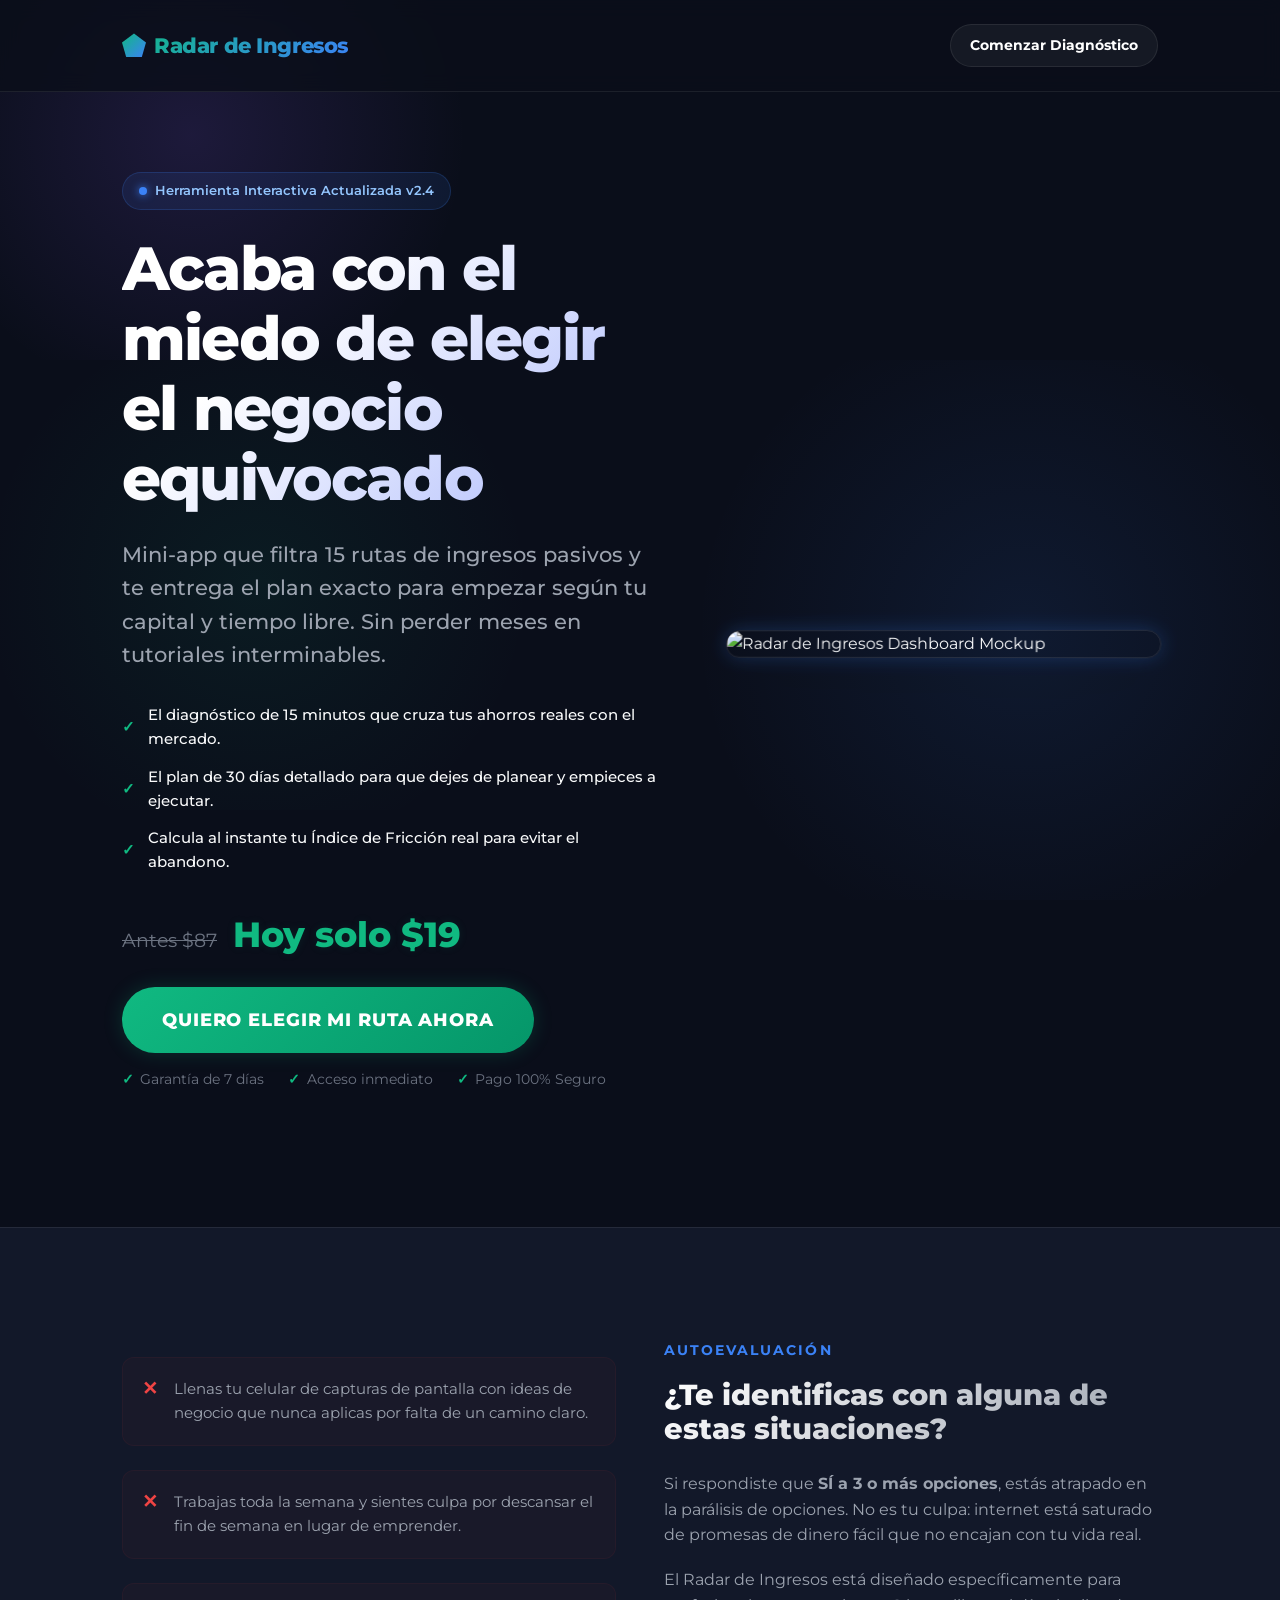
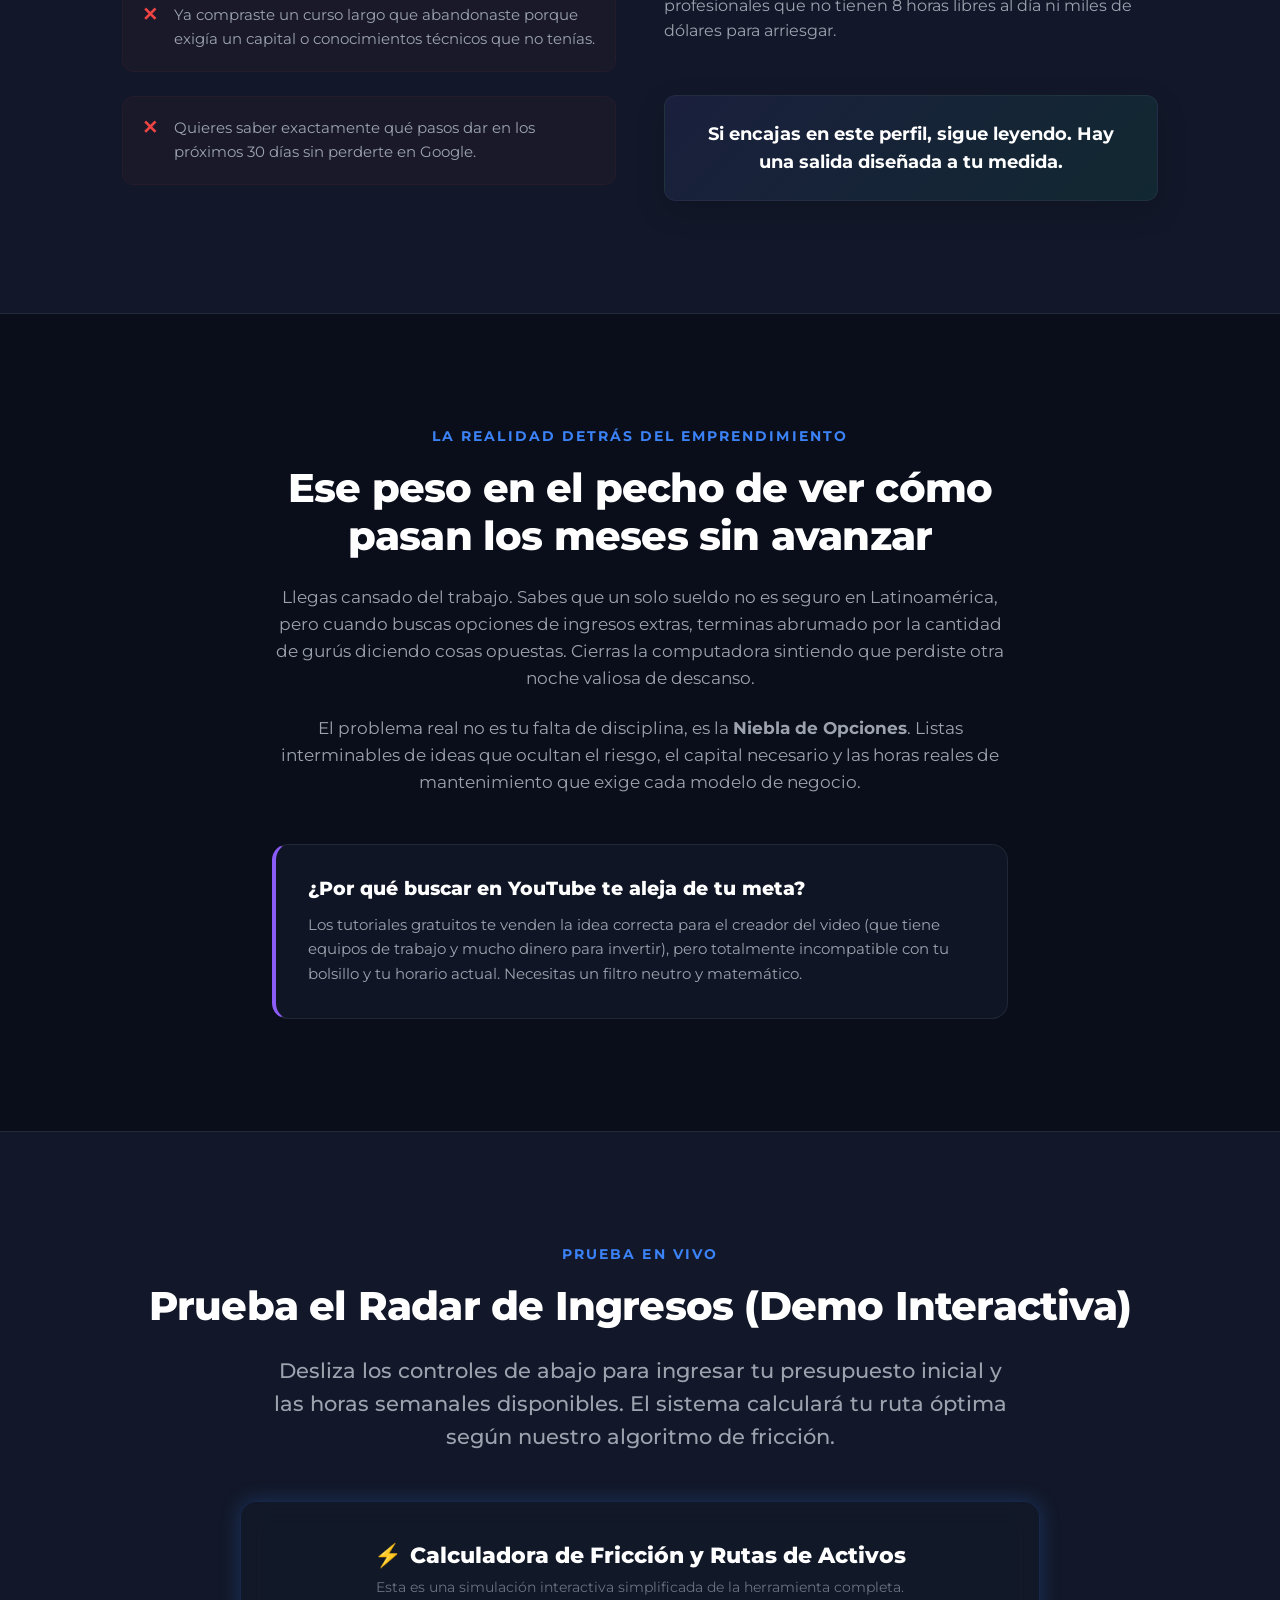
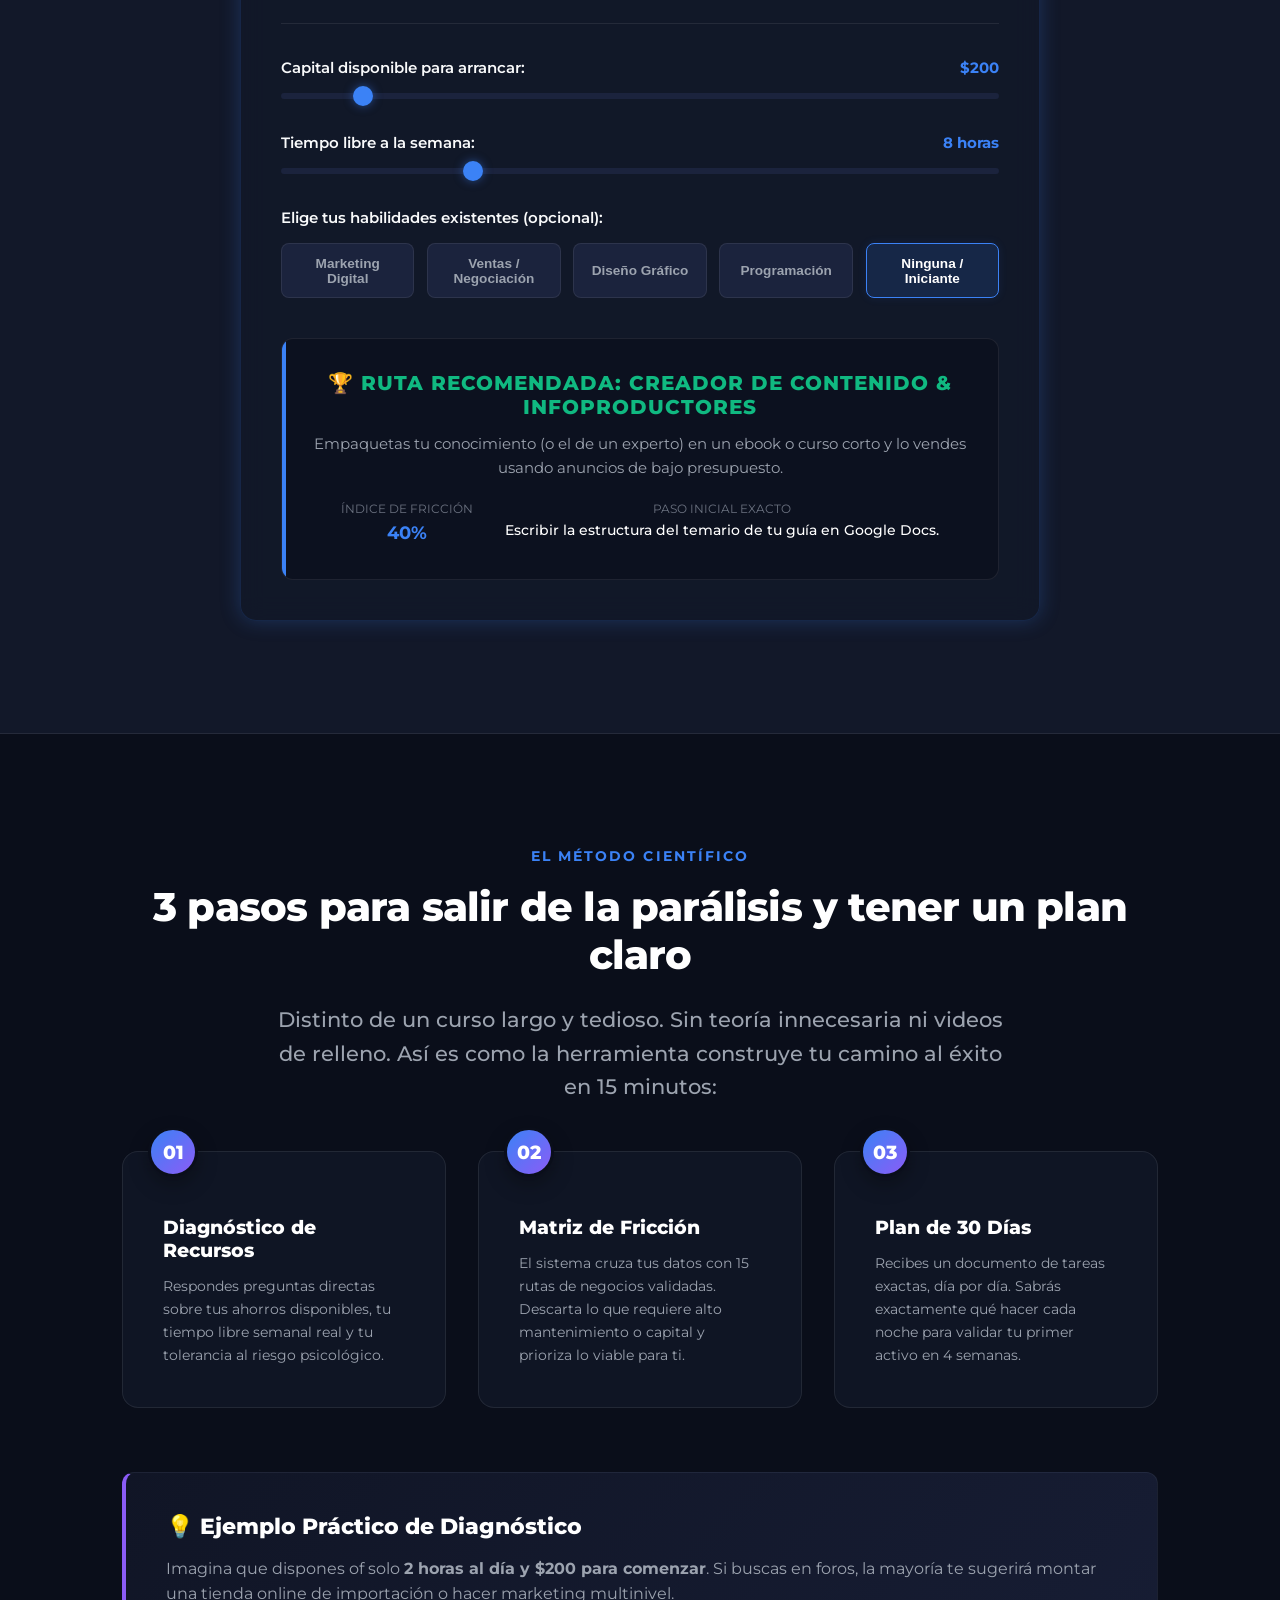
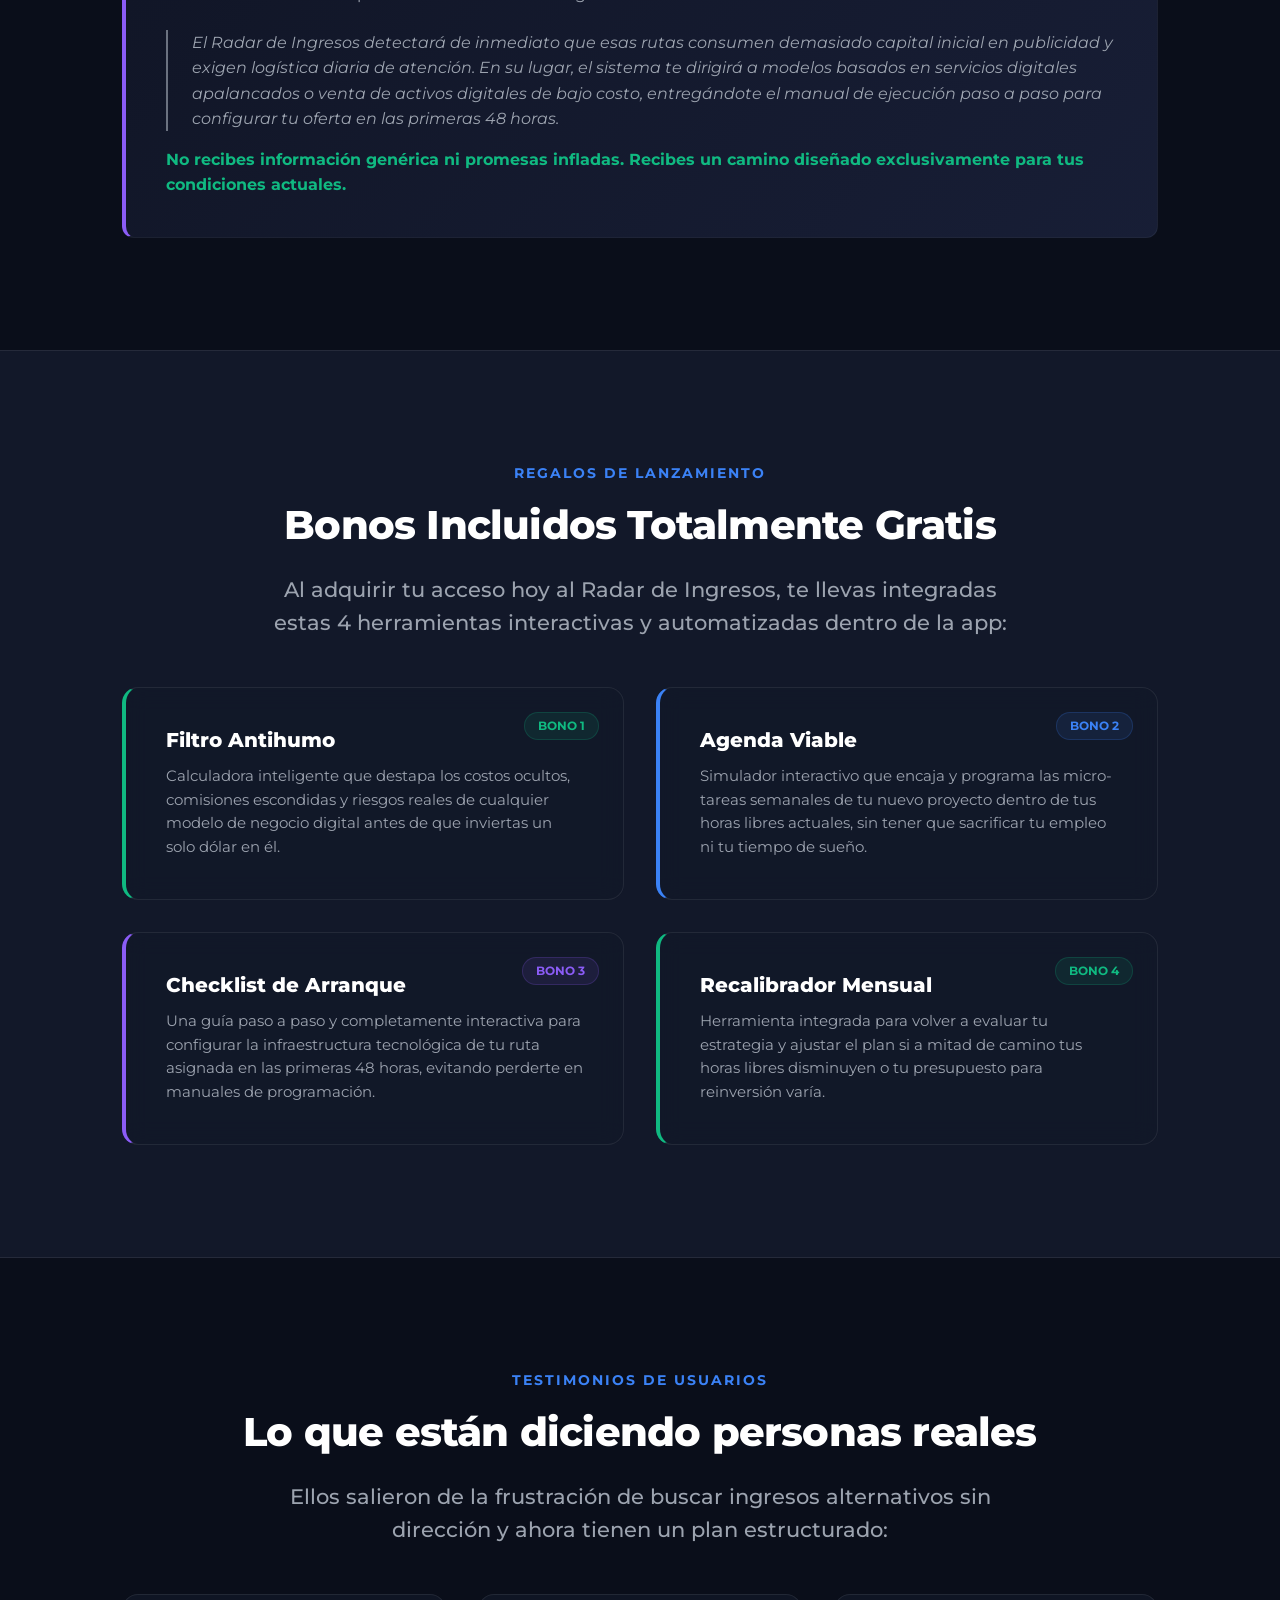
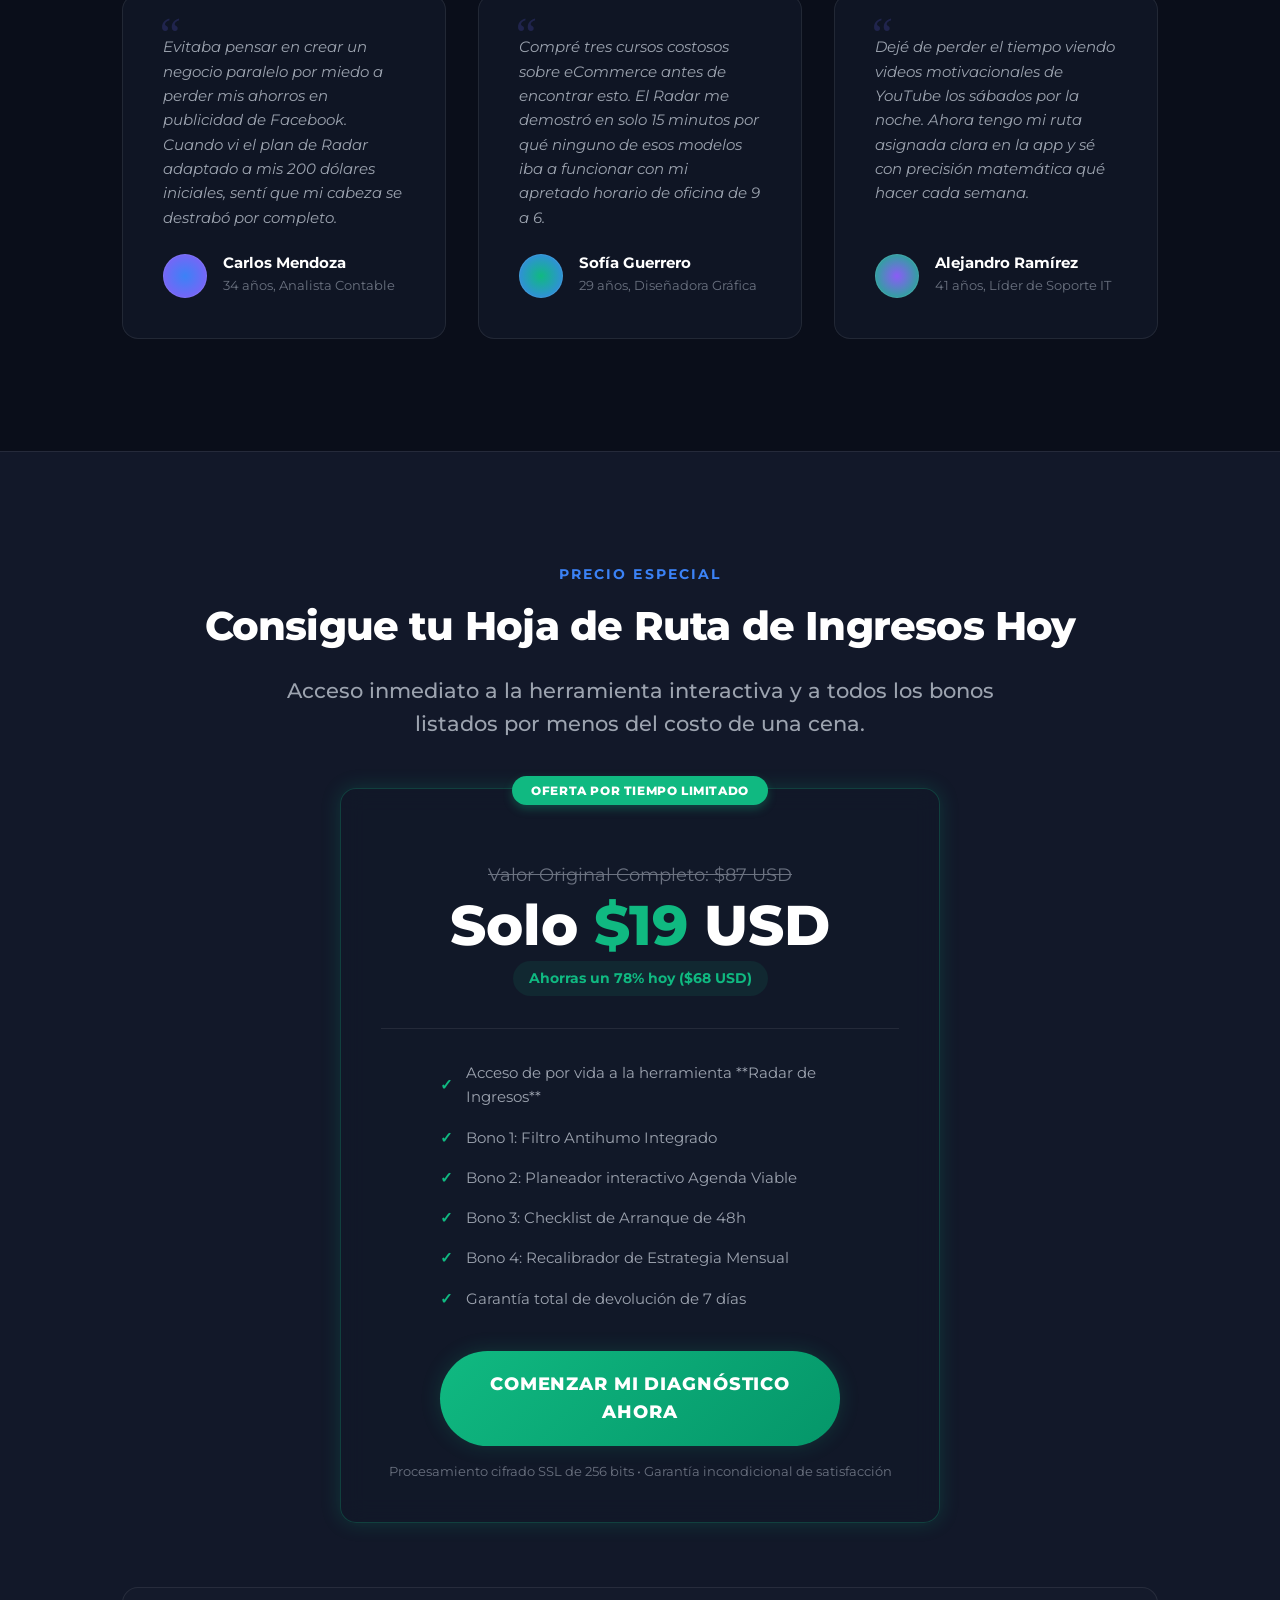
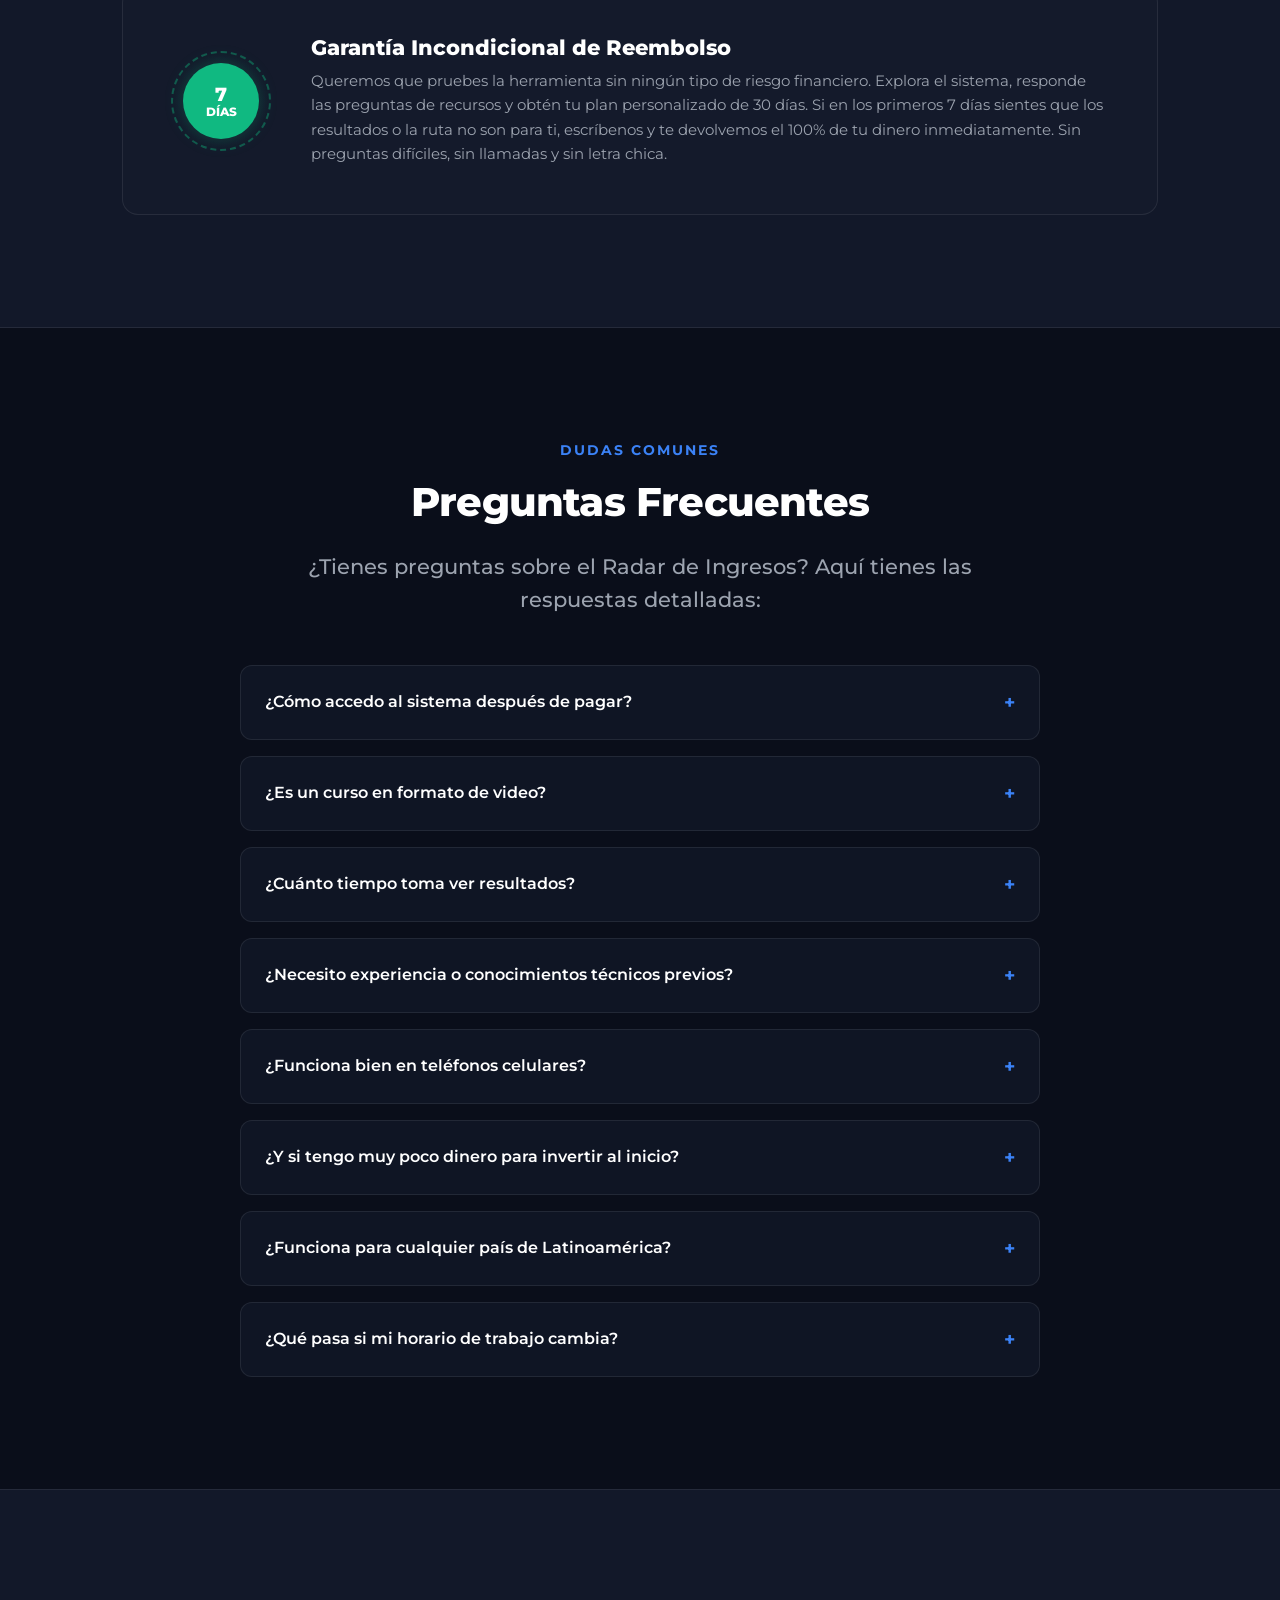
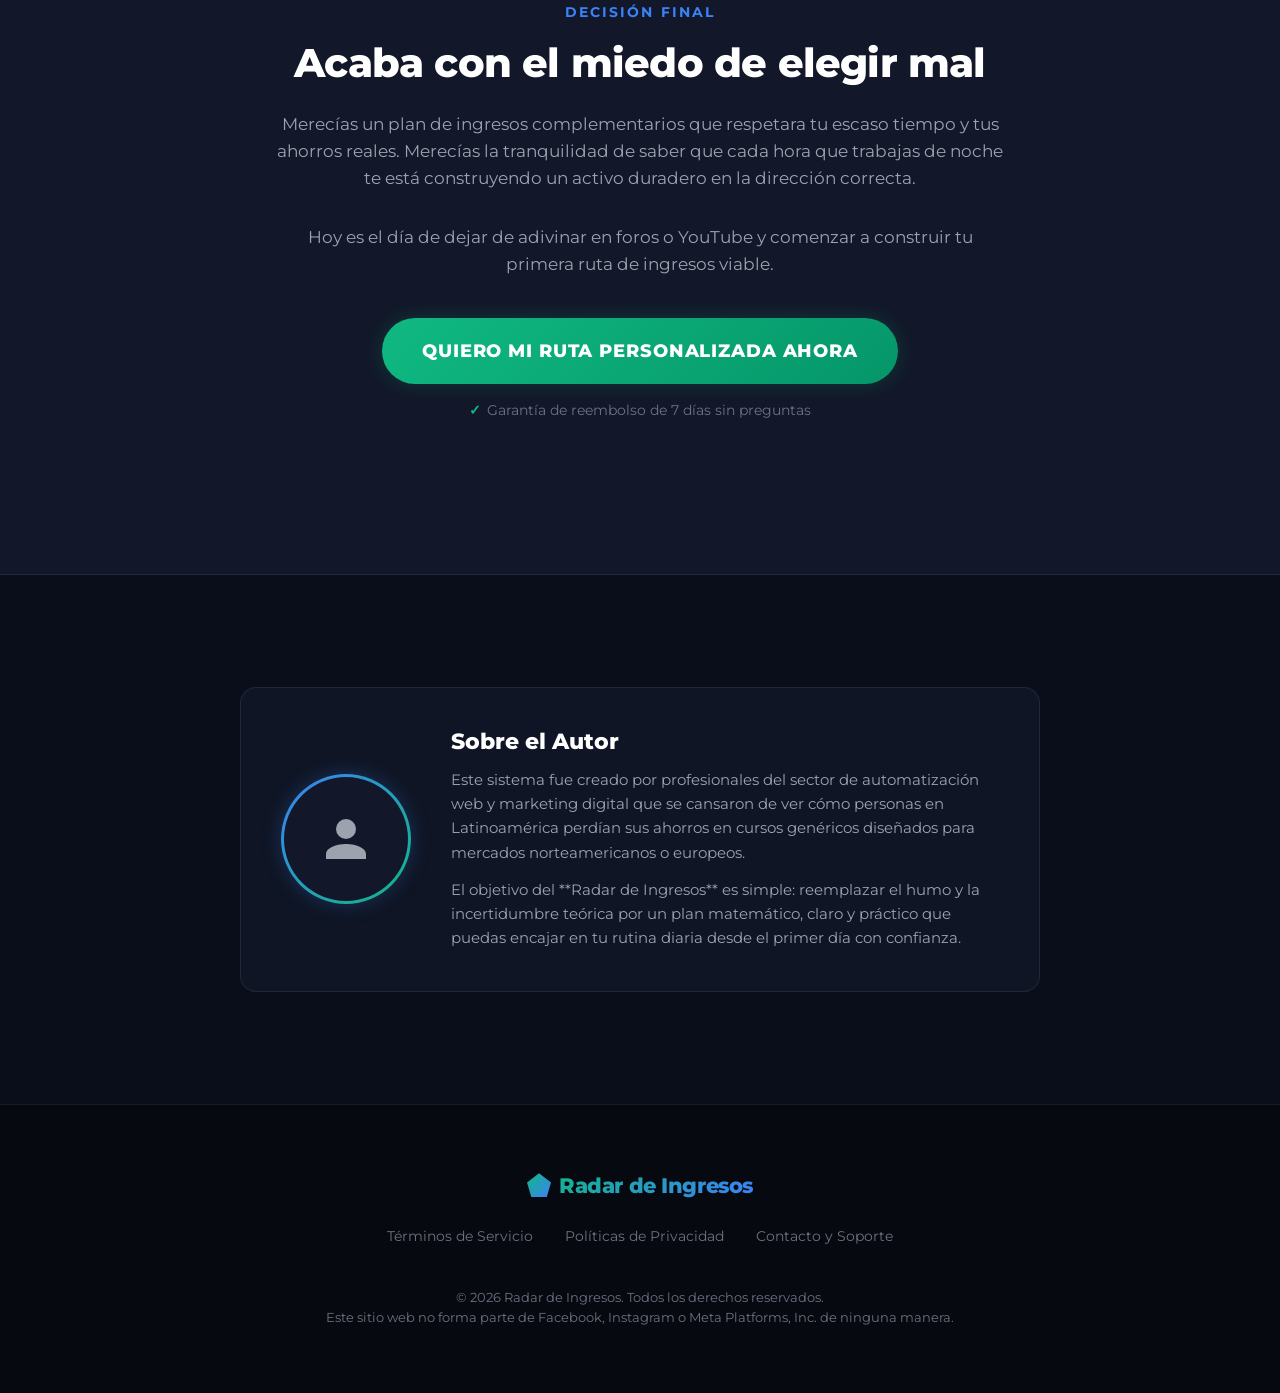
==== commit 8c51acbd: "Correct current price to $19 and update savings to 78% on GitHub." ====
--- a/index.html
+++ b/index.html
@@ -66,7 +66,7 @@
 
         <div class="hero-price-anchor">
           <span class="price-original">Antes $87</span>
-          <span class="price-current">Hoy solo $27</span>
+          <span class="price-current">Hoy solo $19</span>
         </div>
 
         <div class="btn-container" style="align-items: flex-start; margin: 1.5rem 0;">
@@ -372,8 +372,8 @@
         <div class="glass-card pricing-card">
           <div class="price-details">
             <div class="total-value">Valor Original Completo: $87 USD</div>
-            <div class="deal-price">Solo <span>$27</span> USD</div>
-            <div class="price-savings">Ahorras un 69% hoy ($60 USD)</div>
+            <div class="deal-price">Solo <span>$19</span> USD</div>
+            <div class="price-savings">Ahorras un 78% hoy ($68 USD)</div>
           </div>
 
           <hr style="border: 0; border-top: 1px solid var(--border-light); margin: 1.5rem 0;">
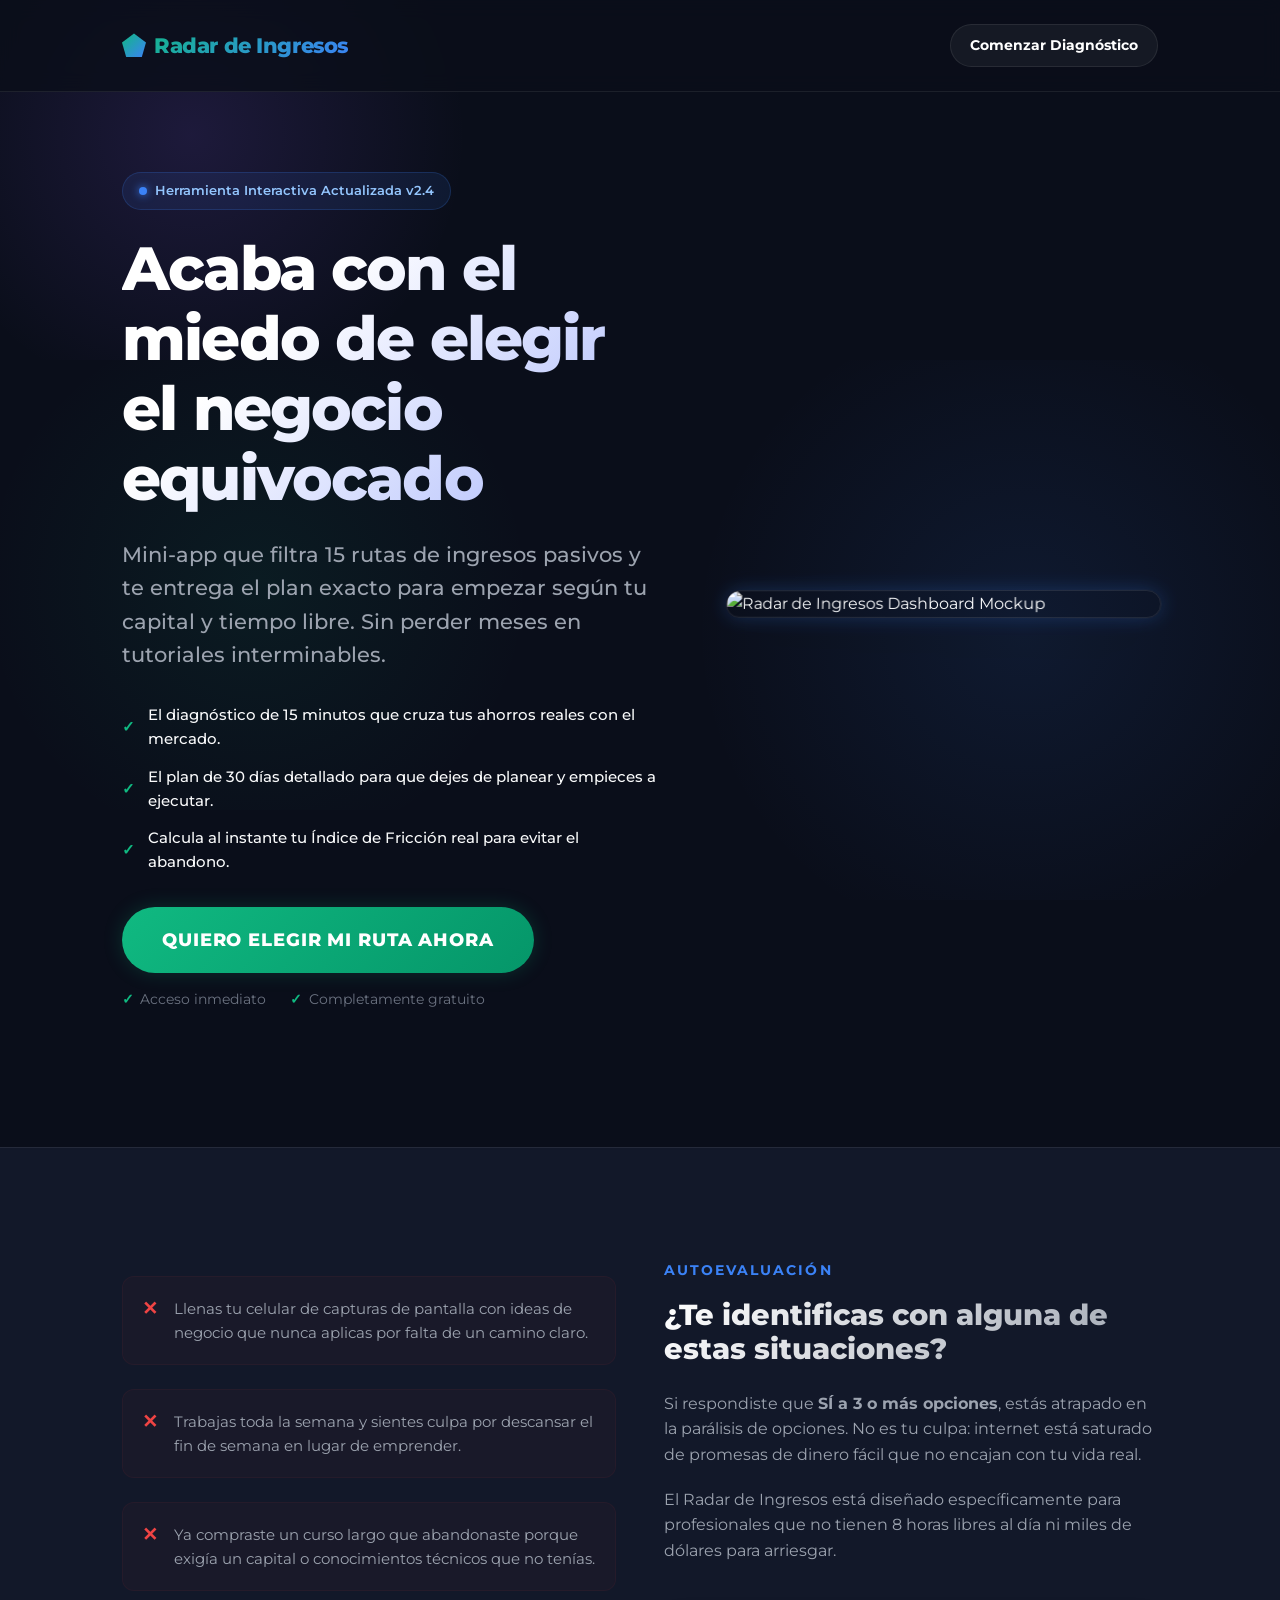
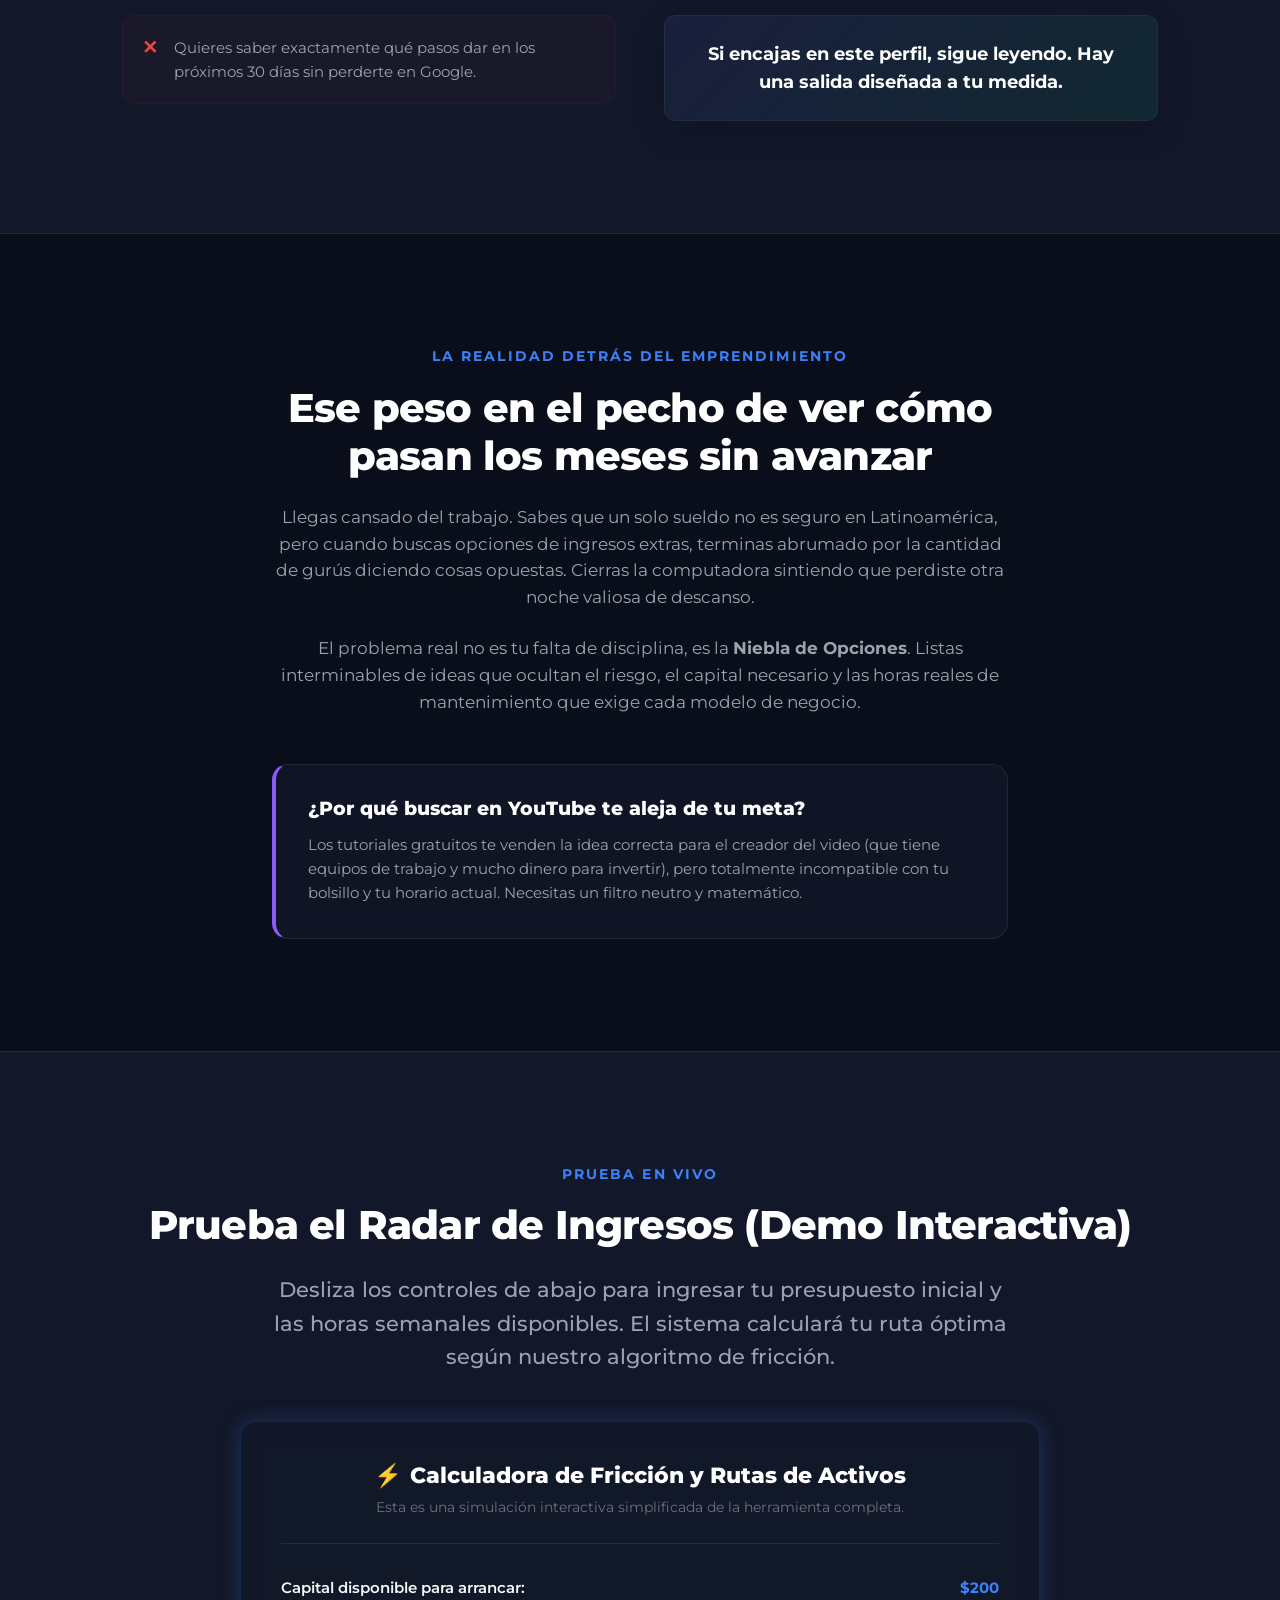
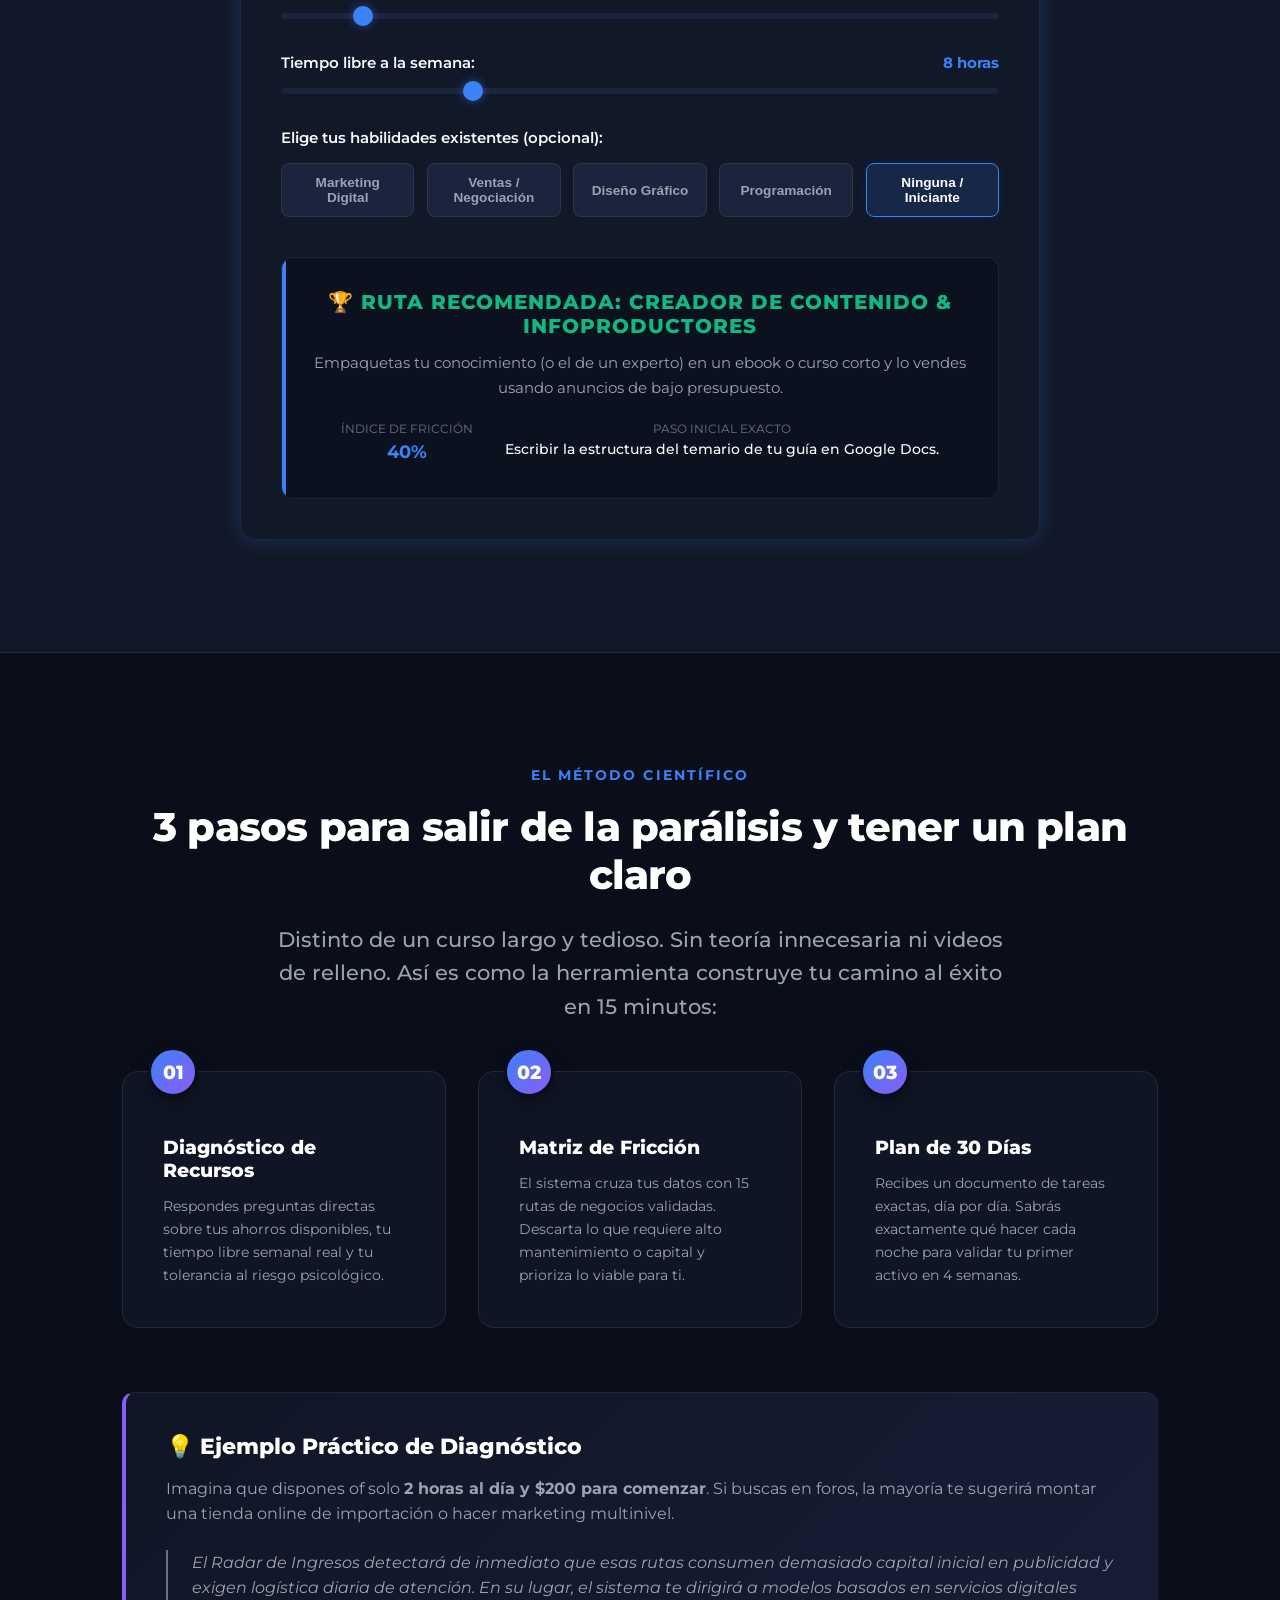
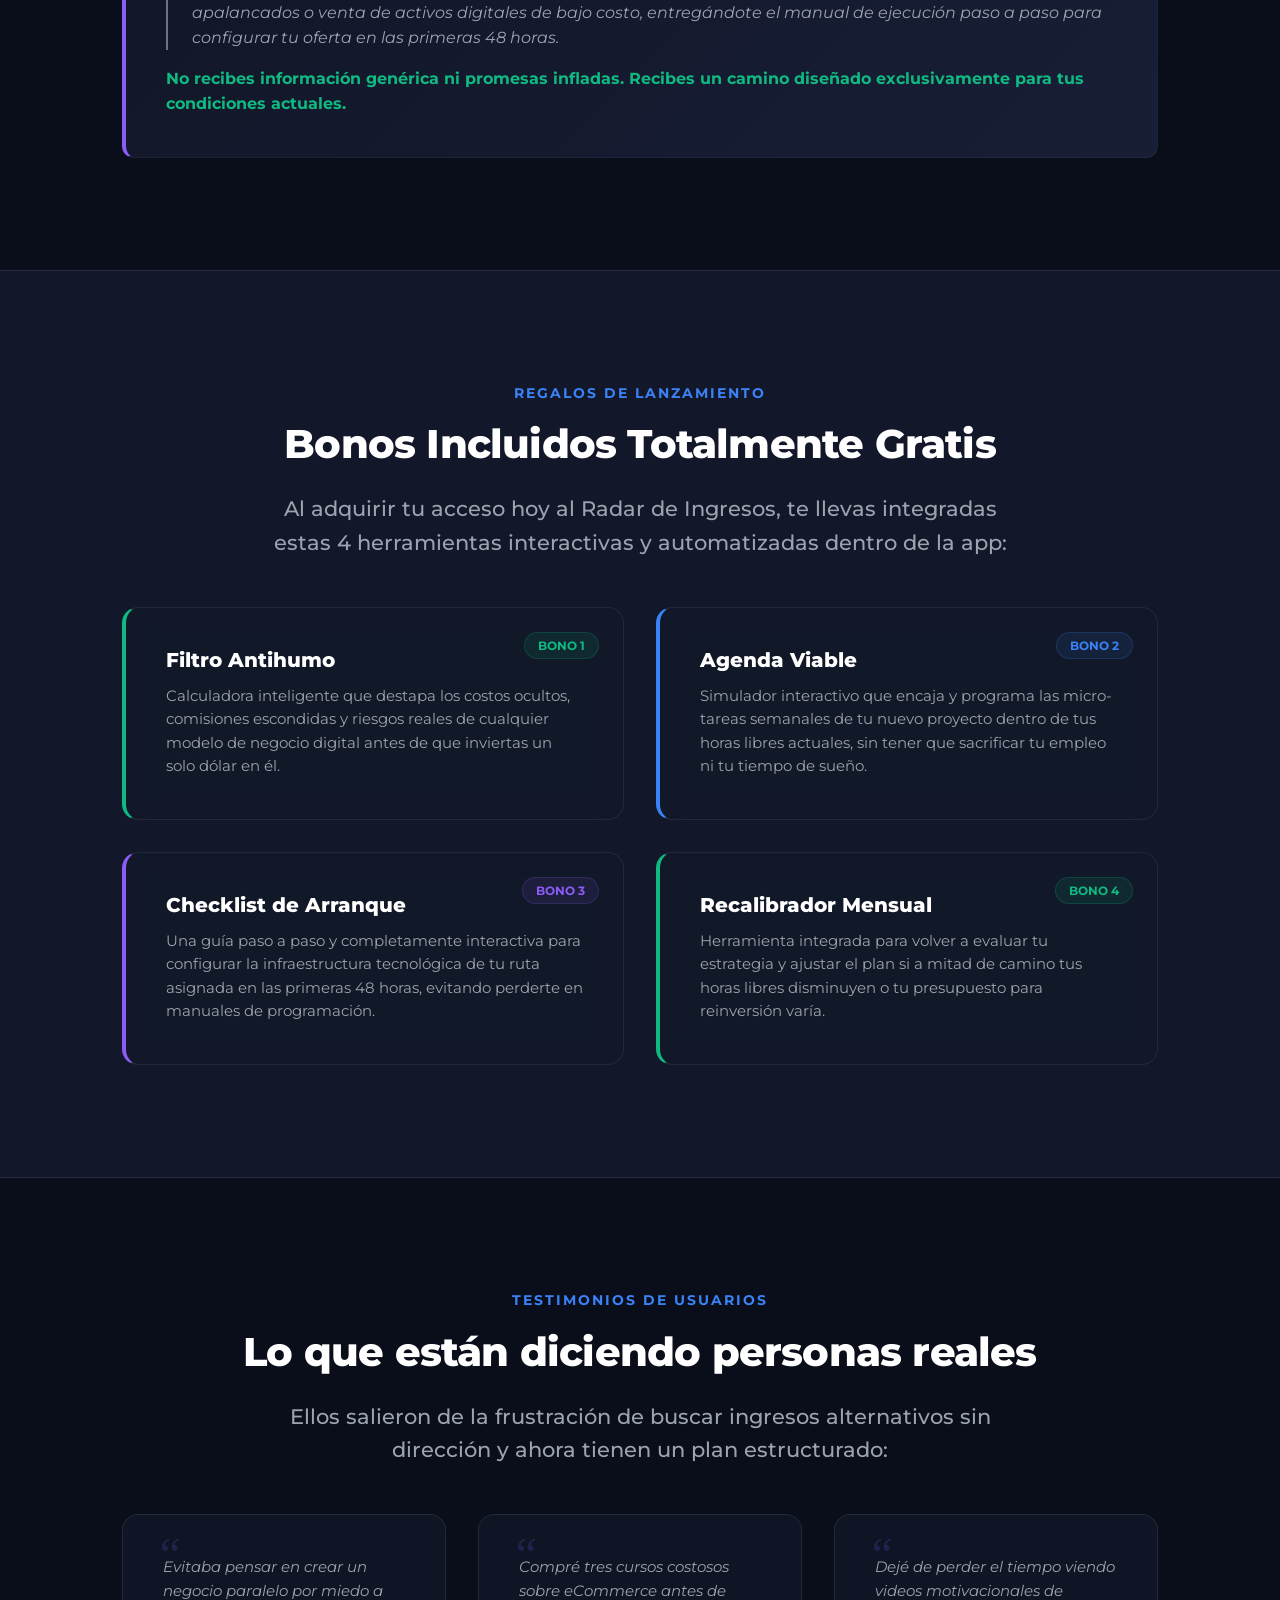
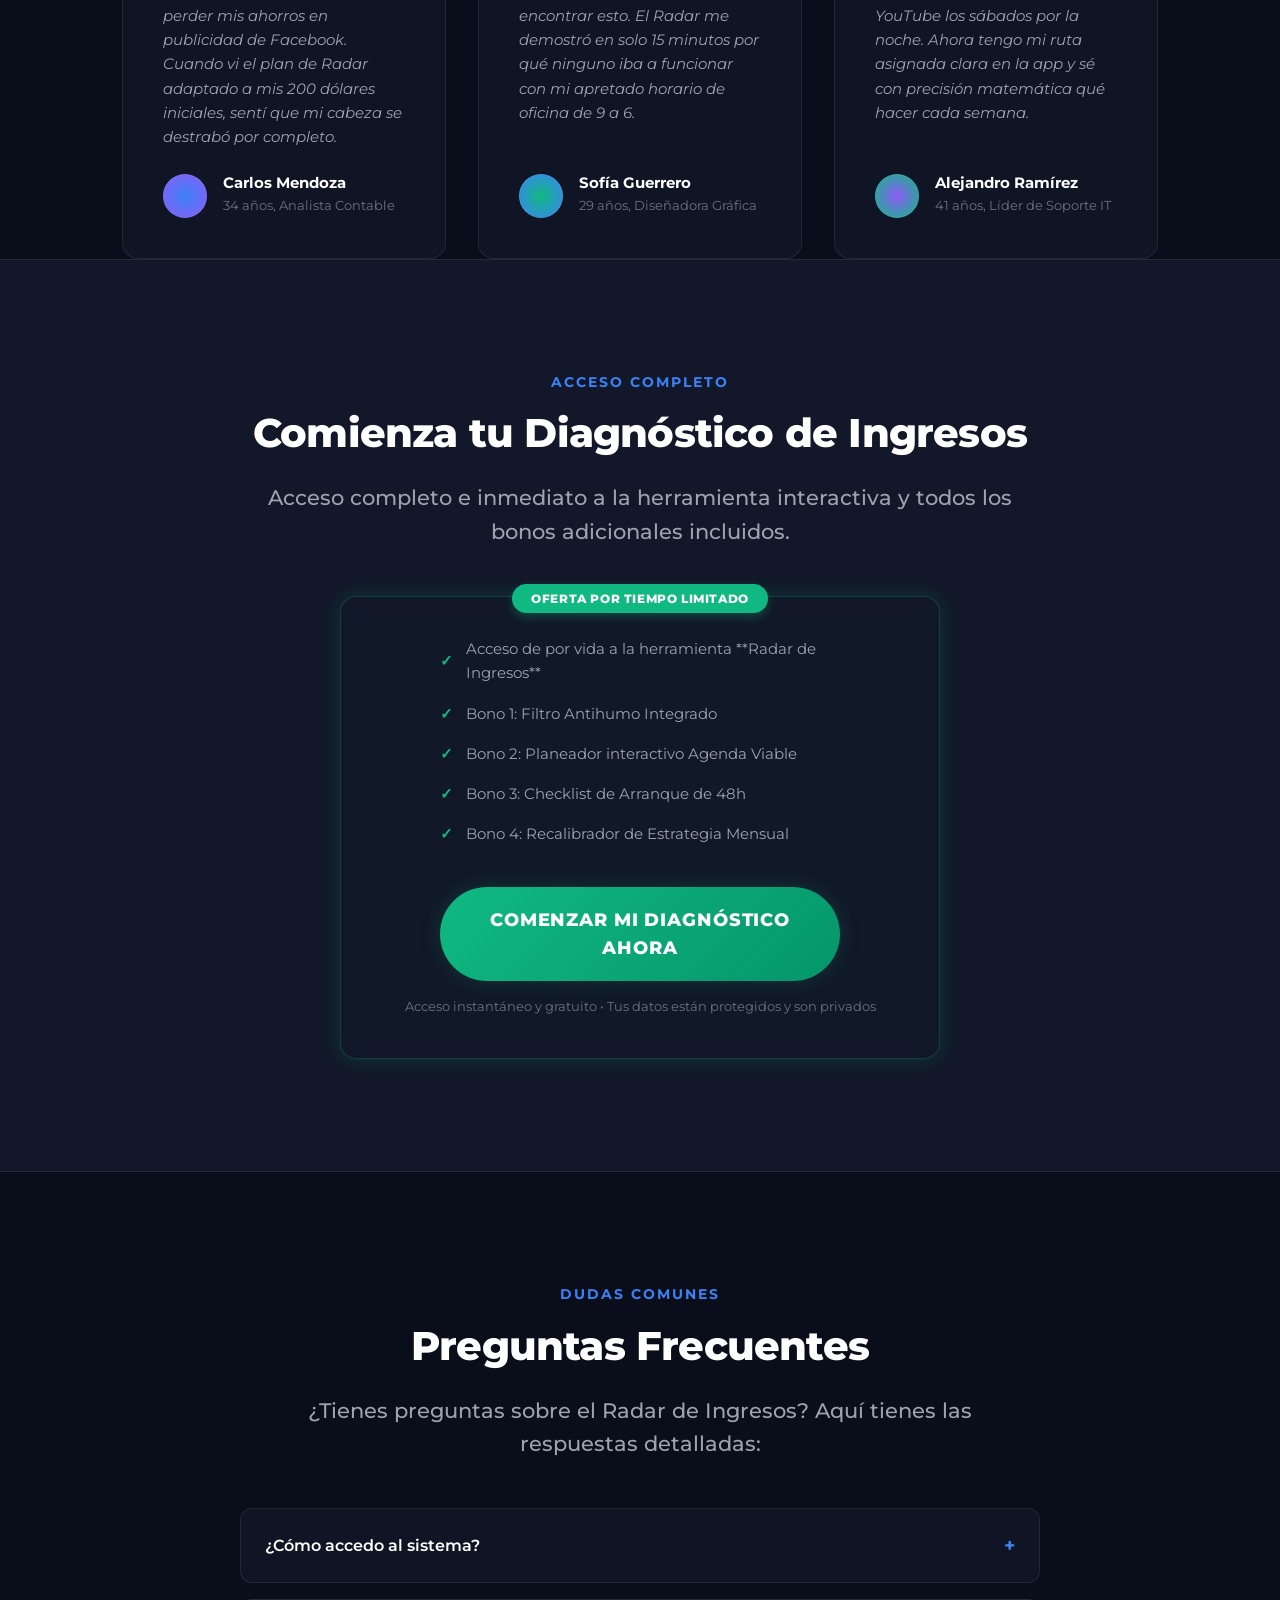
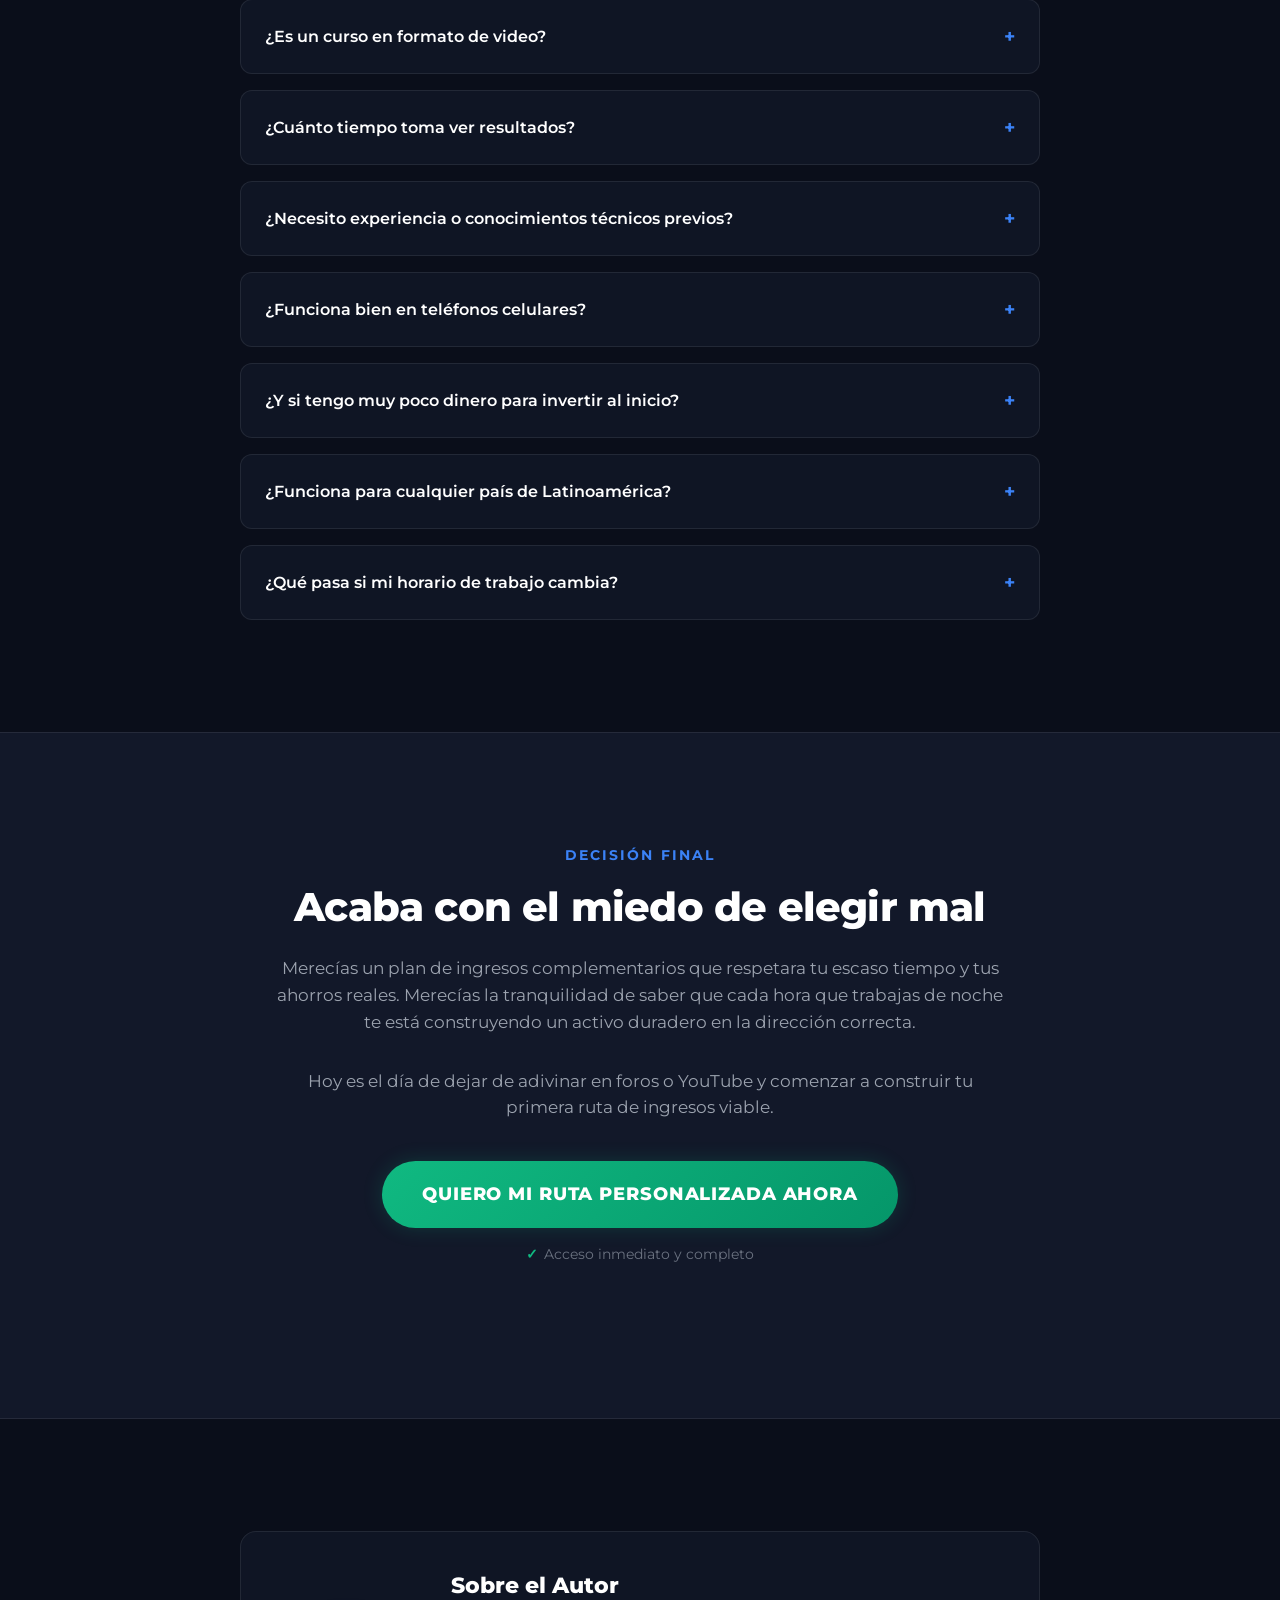
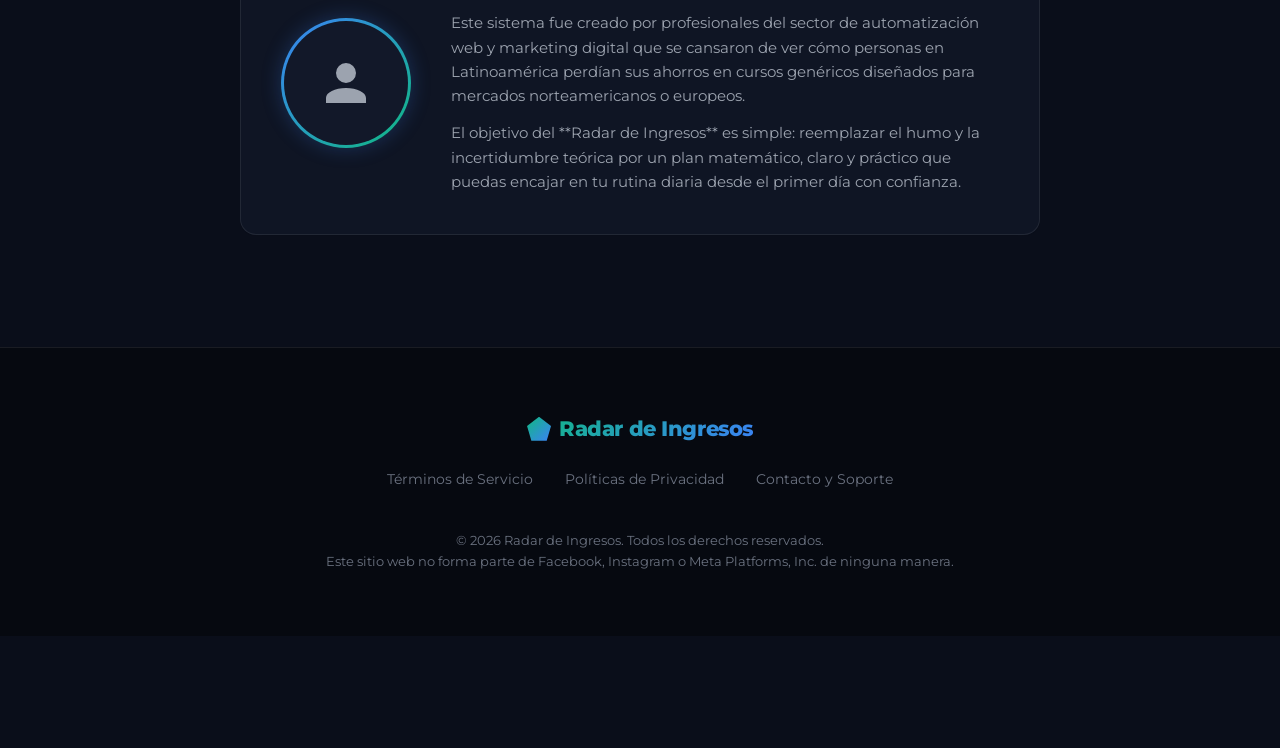
==== commit 6bac49bd: "Remove pricing elements and billing references from index.html and landing_page_copy.md since the ap" ====
--- a/index.html
+++ b/index.html
@@ -64,17 +64,11 @@
           </li>
         </ul>
 
-        <div class="hero-price-anchor">
-          <span class="price-original">Antes $87</span>
-          <span class="price-current">Hoy solo $19</span>
-        </div>
-
         <div class="btn-container" style="align-items: flex-start; margin: 1.5rem 0;">
           <a href="#checkout" class="btn-primary open-checkout-trigger" id="heroCtaBtn">Quiero elegir mi ruta ahora</a>
           <div class="cta-subtext" style="justify-content: flex-start;">
-            <span>Garantía de 7 días</span>
             <span>Acceso inmediato</span>
-            <span>Pago 100% Seguro</span>
+            <span>Completamente gratuito</span>
           </div>
         </div>
       </div>
@@ -331,7 +325,7 @@
         <!-- Testimonial 2 -->
         <div class="glass-card testimonial-card">
           <p class="testimonial-quote">
-            Compré tres cursos costosos sobre eCommerce antes de encontrar esto. El Radar me demostró en solo 15 minutos por qué ninguno de esos modelos iba a funcionar con mi apretado horario de oficina de 9 a 6.
+            Compré tres cursos costosos sobre eCommerce antes de encontrar esto. El Radar me demostró en solo 15 minutos por qué ninguno iba a funcionar con mi apretado horario de oficina de 9 a 6.
           </p>
           <div class="testimonial-user">
             <div class="testimonial-avatar" style="background-image: radial-gradient(circle, var(--accent-green) 0%, var(--accent-blue) 100%);"></div>
@@ -357,28 +351,20 @@
         </div>
       </div>
     </div>
-  </section>
+  </header>
 
   <!-- Pricing Section -->
   <section class="section-secondary" id="precios">
     <div class="container">
-      <span class="section-tag">Precio Especial</span>
-      <h2>Consigue tu Hoja de Ruta de Ingresos Hoy</h2>
+      <span class="section-tag">Acceso Completo</span>
+      <h2>Comienza tu Diagnóstico de Ingresos</h2>
       <p class="subtitle">
-        Acceso inmediato a la herramienta interactiva y a todos los bonos listados por menos del costo de una cena.
+        Acceso completo e inmediato a la herramienta interactiva y todos los bonos adicionales incluidos.
       </p>
 
       <div class="pricing-section">
         <div class="glass-card pricing-card">
-          <div class="price-details">
-            <div class="total-value">Valor Original Completo: $87 USD</div>
-            <div class="deal-price">Solo <span>$19</span> USD</div>
-            <div class="price-savings">Ahorras un 78% hoy ($68 USD)</div>
-          </div>
-
-          <hr style="border: 0; border-top: 1px solid var(--border-light); margin: 1.5rem 0;">
-
-          <ul class="pricing-list">
+          <ul class="pricing-list" style="margin-top: 0;">
             <li class="pricing-list-item">
               <span class="pricing-list-item-check">✓</span>
               <span>Acceso de por vida a la herramienta **Radar de Ingresos**</span>
@@ -399,32 +385,13 @@
               <span class="pricing-list-item-check">✓</span>
               <span>Bono 4: Recalibrador de Estrategia Mensual</span>
             </li>
-            <li class="pricing-list-item">
-              <span class="pricing-list-item-check">✓</span>
-              <span>Garantía total de devolución de 7 días</span>
-            </li>
           </ul>
 
           <div class="btn-container" style="margin-bottom: 1rem;">
             <a href="#checkout" class="btn-primary open-checkout-trigger" style="width: 100%; max-width: 400px;" id="pricingCtaBtn">Comenzar mi Diagnóstico Ahora</a>
           </div>
           <p style="font-size: 0.8rem; color: var(--text-muted);">
-            Procesamiento cifrado SSL de 256 bits • Garantía incondicional de satisfacción
-          </p>
-        </div>
-      </div>
-
-      <!-- Guarantee Block -->
-      <div class="guarantee-box">
-        <div class="guarantee-badge">
-          <div class="guarantee-badge-inner">
-            <span>7</span>DÍAS
-          </div>
-        </div>
-        <div class="guarantee-info">
-          <h3>Garantía Incondicional de Reembolso</h3>
-          <p>
-            Queremos que pruebes la herramienta sin ningún tipo de riesgo financiero. Explora el sistema, responde las preguntas de recursos y obtén tu plan personalizado de 30 días. Si en los primeros 7 días sientes que los resultados o la ruta no son para ti, escríbenos y te devolvemos el 100% de tu dinero inmediatamente. Sin preguntas difíciles, sin llamadas y sin letra chica.
+            Acceso instantáneo y gratuito • Tus datos están protegidos y son privados
           </p>
         </div>
       </div>
@@ -442,12 +409,12 @@
         <!-- FAQ 1 -->
         <div class="faq-item">
           <button class="faq-question-btn">
-            <span>¿Cómo accedo al sistema después de pagar?</span>
-            <span class="faq-icon">+</span>
-          </button>
-          <div class="faq-answer">
-            <p>
-              El acceso es inmediato y automatizado. Una vez completado el pago a través de nuestra plataforma segura, recibirás un correo electrónico automático con tu usuario de acceso directo para usar la aplicación directamente desde el navegador de tu celular, tablet o computadora personal.
+            <span>¿Cómo accedo al sistema?</span>
+            <span class="faq-icon">+</span>
+          </button>
+          <div class="faq-answer">
+            <p>
+              El acceso es inmediato y gratuito. Al registrarte con tu nombre y correo, ingresarás automáticamente al panel de diagnóstico para usar la aplicación directamente desde el navegador de tu celular, tablet o computadora personal.
             </p>
           </div>
         </div>
@@ -561,7 +528,7 @@
       <div class="btn-container">
         <a href="#checkout" class="btn-primary open-checkout-trigger" id="finalCtaBtn">Quiero mi ruta personalizada ahora</a>
         <div class="cta-subtext">
-          <span>Garantía de reembolso de 7 días sin preguntas</span>
+          <span>Acceso inmediato y completo</span>
         </div>
       </div>
     </div>
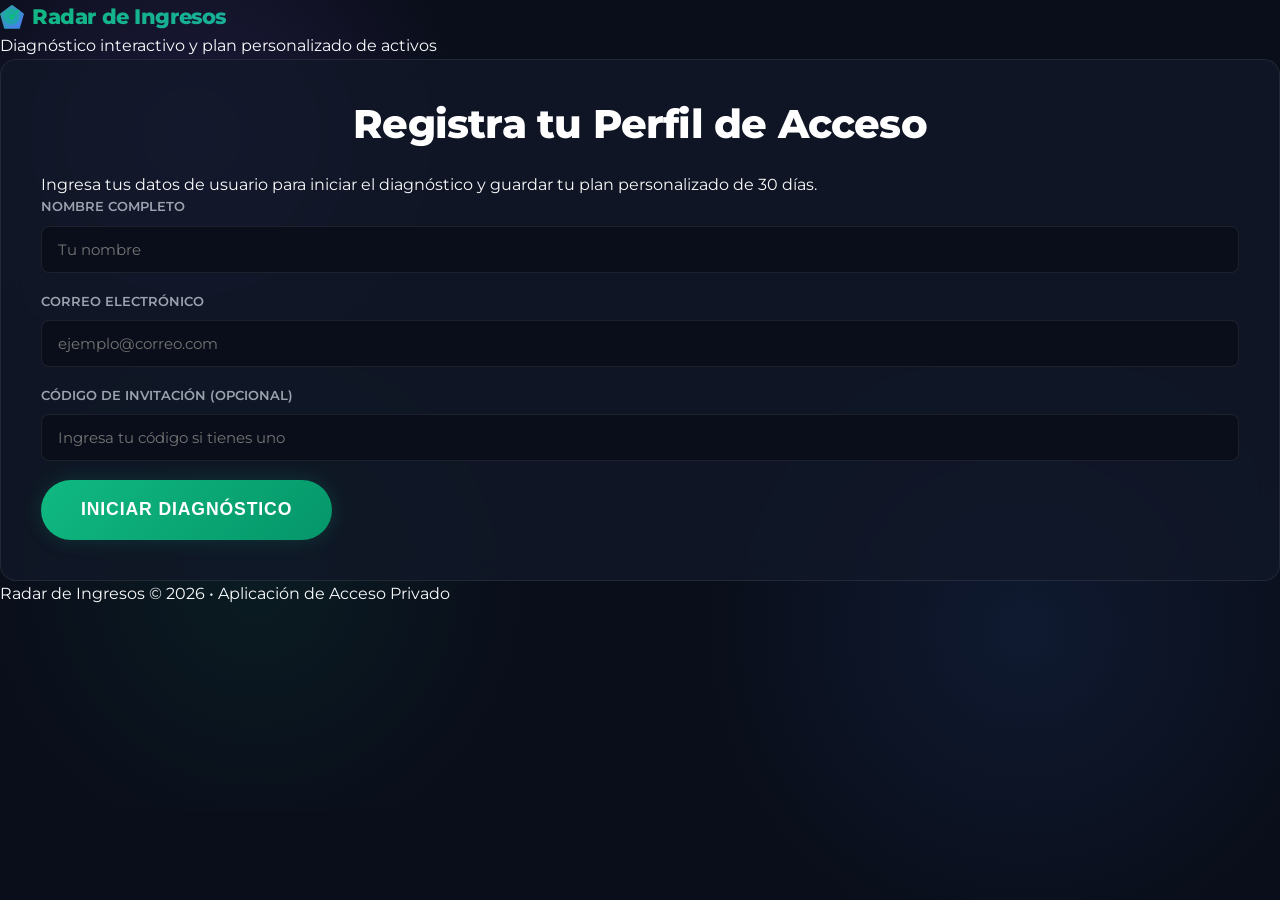
==== commit eb8ca6fa: "Refactor: Convert to native PWA" ====
--- a/index.html
+++ b/index.html
@@ -5,17 +5,15 @@
   <meta name="viewport" content="width=device-width, initial-scale=1.0">
   
   <!-- SEO Meta Tags -->
-  <title>Radar de Ingresos - Acaba con el miedo de elegir el negocio equivocado</title>
-  <meta name="description" content="Mini-app interactiva que filtra 15 rutas de ingresos pasivos y te entrega el plan exacto de 30 días para empezar según tu capital y tiempo libre.">
-  <meta name="keywords" content="ingresos pasivos, ideas de negocio, emprendimiento latino, automatizaciones, validar negocio, plan de accion">
-  <meta name="author" content="Radar de Ingresos">
+  <title>Acceso - Radar de Ingresos</title>
+  <meta name="description" content="Ingresa a tu panel de diagnóstico y plan de 30 días de la aplicación Radar de Ingresos.">
+  <meta name="theme-color" content="#0b0f19">
   
   <!-- Stylesheets -->
   <link rel="stylesheet" href="style.css">
   
   <!-- PWA Manifest -->
   <link rel="manifest" href="manifest.json">
-  <meta name="theme-color" content="#0b0f19">
 </head>
 <body>
 
@@ -24,608 +22,47 @@
   <div class="bg-glow-2"></div>
   <div class="bg-glow-3"></div>
 
-  <!-- Navigation Bar -->
-  <nav class="navbar">
-    <div class="container">
+  <!-- Login Container -->
+  <div class="login-wrapper">
+    <div class="login-header">
       <div class="logo">
-        <div class="logo-icon"></div>
+        <div class="logo-icon">
+          <svg class="logo-icon-svg" viewBox="0 0 24 24" fill="none" stroke="currentColor" stroke-width="2">
+            <circle cx="12" cy="12" r="10" stroke="rgba(139, 92, 246, 0.3)"></circle>
+            <circle cx="12" cy="12" r="6" stroke="rgba(16, 185, 129, 0.5)"></circle>
+            <circle cx="12" cy="12" r="2" fill="#10b981" stroke="#10b981"></circle>
+            <line x1="12" y1="12" x2="19" y2="5" stroke="#10b981" stroke-width="2" stroke-linecap="round"></line>
+          </svg>
+        </div>
         <span>Radar de Ingresos</span>
       </div>
-      <a href="#precios" class="nav-cta open-checkout-trigger" id="navCtaBtn">Comenzar Diagnóstico</a>
+      <p class="login-tagline">Diagnóstico interactivo y plan personalizado de activos</p>
     </div>
-  </nav>
 
-  <!-- Hero Section -->
-  <header class="hero">
-    <div class="container hero-grid">
-      <div class="hero-content">
-        <div class="hero-badge">
-          <span class="hero-badge-dot"></span>
-          <span>Herramienta Interactiva Actualizada v2.4</span>
+    <!-- Login Card -->
+    <div class="login-card glass-card">
+      <h2 class="card-title">Registra tu Perfil de Acceso</h2>
+      <p class="card-subtitle">Ingresa tus datos de usuario para iniciar el diagnóstico y guardar tu plan personalizado de 30 días.</p>
+      
+      <form id="loginForm" class="login-form">
+        <div class="form-group">
+          <label for="custName" class="form-label">Nombre Completo</label>
+          <input type="text" id="custName" class="form-input" placeholder="Tu nombre" required autocomplete="name">
         </div>
-        <h1>Acaba con el miedo de elegir el negocio equivocado</h1>
-        <p class="subtitle">
-          Mini-app que filtra 15 rutas de ingresos pasivos y te entrega el plan exacto para empezar según tu capital y tiempo libre. Sin perder meses en tutoriales interminables.
-        </p>
-        
-        <!-- Highlights Checklist -->
-        <ul style="list-style: none; margin-bottom: 2rem; display: flex; flex-direction: column; gap: 0.8rem;">
-          <li class="pricing-list-item">
-            <span class="pricing-list-item-check">✓</span>
-            <span style="color: var(--text-primary); font-weight: 500;">El diagnóstico de 15 minutos que cruza tus ahorros reales con el mercado.</span>
-          </li>
-          <li class="pricing-list-item">
-            <span class="pricing-list-item-check">✓</span>
-            <span style="color: var(--text-primary); font-weight: 500;">El plan de 30 días detallado para que dejes de planear y empieces a ejecutar.</span>
-          </li>
-          <li class="pricing-list-item">
-            <span class="pricing-list-item-check">✓</span>
-            <span style="color: var(--text-primary); font-weight: 500;">Calcula al instante tu Índice de Fricción real para evitar el abandono.</span>
-          </li>
-        </ul>
+        <div class="form-group">
+          <label for="custEmail" class="form-label">Correo Electrónico</label>
+          <input type="email" id="custEmail" class="form-input" placeholder="ejemplo@correo.com" required autocomplete="email">
+        </div>
+        <div class="form-group">
+          <label for="accessCode" class="form-label">Código de Invitación (Opcional)</label>
+          <input type="password" id="accessCode" class="form-input" placeholder="Ingresa tu código si tienes uno" autocomplete="current-password">
+        </div>
+        <button type="submit" id="submitBtn" class="btn-primary">Iniciar Diagnóstico</button>
+      </form>
+    </div>
 
-        <div class="btn-container" style="align-items: flex-start; margin: 1.5rem 0;">
-          <a href="#checkout" class="btn-primary open-checkout-trigger" id="heroCtaBtn">Quiero elegir mi ruta ahora</a>
-          <div class="cta-subtext" style="justify-content: flex-start;">
-            <span>Acceso inmediato</span>
-            <span>Completamente gratuito</span>
-          </div>
-        </div>
-      </div>
-
-      <div class="hero-image-wrapper">
-        <div class="hero-image-container">
-          <img src="radar_mockup.jpg" alt="Radar de Ingresos Dashboard Mockup" class="hero-image" id="heroMockupImg">
-        </div>
-      </div>
-    </div>
-  </header>
-
-  <!-- Qualifying Section ("¿Esto es para mí?") -->
-  <section class="section-secondary" id="cualificacion">
-    <div class="container pain-grid">
-      <div class="pain-list">
-        <div class="pain-item">
-          <span class="pain-icon">✕</span>
-          <div class="pain-text">Llenas tu celular de capturas de pantalla con ideas de negocio que nunca aplicas por falta de un camino claro.</div>
-        </div>
-        <div class="pain-item">
-          <span class="pain-icon">✕</span>
-          <div class="pain-text">Trabajas toda la semana y sientes culpa por descansar el fin de semana en lugar de emprender.</div>
-        </div>
-        <div class="pain-item">
-          <span class="pain-icon">✕</span>
-          <div class="pain-text">Ya compraste un curso largo que abandonaste porque exigía un capital o conocimientos técnicos que no tenías.</div>
-        </div>
-        <div class="pain-item">
-          <span class="pain-icon">✕</span>
-          <div class="pain-text">Quieres saber exactamente qué pasos dar en los próximos 30 días sin perderte en Google.</div>
-        </div>
-      </div>
-
-      <div class="pain-right">
-        <span class="section-tag" style="text-align: left;">Autoevaluación</span>
-        <h3>¿Te identificas con alguna de estas situaciones?</h3>
-        <p>
-          Si respondiste que <strong>SÍ a 3 o más opciones</strong>, estás atrapado en la parálisis de opciones. No es tu culpa: internet está saturado de promesas de dinero fácil que no encajan con tu vida real.
-        </p>
-        <p>
-          El Radar de Ingresos está diseñado específicamente para profesionales que no tienen 8 horas libres al día ni miles de dólares para arriesgar.
-        </p>
-        <div class="pain-verdict">
-          Si encajas en este perfil, sigue leyendo. Hay una salida diseñada a tu medida.
-        </div>
-      </div>
-    </div>
-  </section>
-
-  <!-- Agitation Section -->
-  <section class="section-dark" id="el-problema">
-    <div class="container" style="max-width: 800px; text-align: center;">
-      <span class="section-tag">La Realidad Detrás del Emprendimiento</span>
-      <h2>Ese peso en el pecho de ver cómo pasan los meses sin avanzar</h2>
-      <p style="color: var(--text-secondary); margin-bottom: 1.5rem; font-size: 1.05rem;">
-        Llegas cansado del trabajo. Sabes que un solo sueldo no es seguro en Latinoamérica, pero cuando buscas opciones de ingresos extras, terminas abrumado por la cantidad de gurús diciendo cosas opuestas. Cierras la computadora sintiendo que perdiste otra noche valiosa de descanso.
-      </p>
-      <p style="color: var(--text-secondary); margin-bottom: 1.5rem; font-size: 1.05rem;">
-        El problema real no es tu falta de disciplina, es la <strong>Niebla de Opciones</strong>. Listas interminables de ideas que ocultan el riesgo, el capital necesario y las horas reales de mantenimiento que exige cada modelo de negocio.
-      </p>
-      <div class="glass-card" style="margin-top: 3rem; border-left: 4px solid var(--accent-purple); text-align: left; padding: 2rem;">
-        <h3 style="font-size: 1.2rem; color: #fff; margin-bottom: 0.8rem;">¿Por qué buscar en YouTube te aleja de tu meta?</h3>
-        <p style="color: var(--text-secondary); font-size: 0.95rem; margin: 0;">
-          Los tutoriales gratuitos te venden la idea correcta para el creador del video (que tiene equipos de trabajo y mucho dinero para invertir), pero totalmente incompatible con tu bolsillo y tu horario actual. Necesitas un filtro neutro y matemático.
-        </p>
-      </div>
-    </div>
-  </section>
-
-  <!-- Simulator Section (Interactive Preview) -->
-  <section class="section-secondary" id="simulador">
-    <div class="container">
-      <span class="section-tag">Prueba en Vivo</span>
-      <h2>Prueba el Radar de Ingresos (Demo Interactiva)</h2>
-      <p class="subtitle">
-        Desliza los controles de abajo para ingresar tu presupuesto inicial y las horas semanales disponibles. El sistema calculará tu ruta óptima según nuestro algoritmo de fricción.
-      </p>
-
-      <div class="glass-card simulator-card">
-        <div class="simulator-header">
-          <h3>Calculadora de Fricción y Rutas de Activos</h3>
-          <p style="color: var(--text-muted); font-size: 0.85rem;">Esta es una simulación interactiva simplificada de la herramienta completa.</p>
-        </div>
-
-        <div class="simulator-controls">
-          <!-- Control 1: Capital -->
-          <div class="control-group">
-            <div class="control-label">
-              <span>Capital disponible para arrancar:</span>
-              <span class="control-val" id="capitalVal">$200</span>
-            </div>
-            <input type="range" id="capitalSlider" class="range-slider" min="50" max="1500" step="50" value="200">
-          </div>
-
-          <!-- Control 2: Horas -->
-          <div class="control-group">
-            <div class="control-label">
-              <span>Tiempo libre a la semana:</span>
-              <span class="control-val" id="timeVal">8 horas</span>
-            </div>
-            <input type="range" id="timeSlider" class="range-slider" min="2" max="25" step="1" value="8">
-          </div>
-
-          <!-- Control 3: Habilidades -->
-          <div class="control-group">
-            <label class="control-label">Elige tus habilidades existentes (opcional):</label>
-            <div class="skills-selector">
-              <button type="button" class="skill-btn" data-skill="marketing">Marketing Digital</button>
-              <button type="button" class="skill-btn" data-skill="ventas">Ventas / Negociación</button>
-              <button type="button" class="skill-btn" data-skill="diseno">Diseño Gráfico</button>
-              <button type="button" class="skill-btn" data-skill="programacion">Programación</button>
-              <button type="button" class="skill-btn active" data-skill="ninguna">Ninguna / Iniciante</button>
-            </div>
-          </div>
-        </div>
-
-        <!-- Result Box -->
-        <div class="simulator-result-box" id="simulatorResult">
-          <!-- Populated dynamically via JS -->
-          <div class="result-placeholder">Cargando diagnóstico en tiempo real...</div>
-        </div>
-      </div>
-    </div>
-  </section>
-
-  <!-- How It Works Section -->
-  <section class="section-dark" id="metodo">
-    <div class="container">
-      <span class="section-tag">El Método Científico</span>
-      <h2>3 pasos para salir de la parálisis y tener un plan claro</h2>
-      <p class="subtitle">
-        Distinto de un curso largo y tedioso. Sin teoría innecesaria ni videos de relleno. Así es como la herramienta construye tu camino al éxito en 15 minutos:
-      </p>
-
-      <div class="steps-grid">
-        <!-- Step 1 -->
-        <div class="glass-card step-card">
-          <div class="step-num">01</div>
-          <h3 style="margin-top: 1.5rem;">Diagnóstico de Recursos</h3>
-          <p>
-            Respondes preguntas directas sobre tus ahorros disponibles, tu tiempo libre semanal real y tu tolerancia al riesgo psicológico.
-          </p>
-        </div>
-
-        <!-- Step 2 -->
-        <div class="glass-card step-card">
-          <div class="step-num">02</div>
-          <h3 style="margin-top: 1.5rem;">Matriz de Fricción</h3>
-          <p>
-            El sistema cruza tus datos con 15 rutas de negocios validadas. Descarta lo que requiere alto mantenimiento o capital y prioriza lo viable para ti.
-          </p>
-        </div>
-
-        <!-- Step 3 -->
-        <div class="glass-card step-card">
-          <div class="step-num">03</div>
-          <h3 style="margin-top: 1.5rem;">Plan de 30 Días</h3>
-          <p>
-            Recibes un documento de tareas exactas, día por día. Sabrás exactamente qué hacer cada noche para validar tu primer activo en 4 semanas.
-          </p>
-        </div>
-      </div>
-
-      <!-- Real Example Box -->
-      <div class="example-box">
-        <h3>💡 Ejemplo Práctico de Diagnóstico</h3>
-        <p>
-          Imagina que dispones of solo <strong>2 horas al día y $200 para comenzar</strong>. Si buscas en foros, la mayoría te sugerirá montar una tienda online de importación o hacer marketing multinivel.
-        </p>
-        <p class="example-quote">
-          El Radar de Ingresos detectará de inmediato que esas rutas consumen demasiado capital inicial en publicidad y exigen logística diaria de atención. En su lugar, el sistema te dirigirá a modelos basados en servicios digitales apalancados o venta de activos digitales de bajo costo, entregándote el manual de ejecución paso a paso para configurar tu oferta en las primeras 48 horas.
-        </p>
-        <p style="margin: 0; color: var(--accent-green); font-weight: 700;">
-          No recibes información genérica ni promesas infladas. Recibes un camino diseñado exclusivamente para tus condiciones actuales.
-        </p>
-      </div>
-    </div>
-  </section>
-
-  <!-- Bonuses Section -->
-  <section class="section-secondary" id="bonos">
-    <div class="container">
-      <span class="section-tag">Regalos de Lanzamiento</span>
-      <h2>Bonos Incluidos Totalmente Gratis</h2>
-      <p class="subtitle">
-        Al adquirir tu acceso hoy al Radar de Ingresos, te llevas integradas estas 4 herramientas interactivas y automatizadas dentro de la app:
-      </p>
-
-      <div class="bonuses-grid">
-        <!-- Bono 1 -->
-        <div class="glass-card bonus-card">
-          <span class="bonus-badge">Bono 1</span>
-          <h3>Filtro Antihumo</h3>
-          <p>
-            Calculadora inteligente que destapa los costos ocultos, comisiones escondidas y riesgos reales de cualquier modelo de negocio digital antes de que inviertas un solo dólar en él.
-          </p>
-        </div>
-
-        <!-- Bono 2 -->
-        <div class="glass-card bonus-card" style="border-left-color: var(--accent-blue);">
-          <span class="bonus-badge" style="background: rgba(59, 130, 246, 0.1); color: var(--accent-blue); border-color: rgba(59, 130, 246, 0.2);">Bono 2</span>
-          <h3>Agenda Viable</h3>
-          <p>
-            Simulador interactivo que encaja y programa las micro-tareas semanales de tu nuevo proyecto dentro de tus horas libres actuales, sin tener que sacrificar tu empleo ni tu tiempo de sueño.
-          </p>
-        </div>
-
-        <!-- Bono 3 -->
-        <div class="glass-card bonus-card" style="border-left-color: var(--accent-purple);">
-          <span class="bonus-badge" style="background: rgba(139, 92, 246, 0.1); color: var(--accent-purple); border-color: rgba(139, 92, 246, 0.2);">Bono 3</span>
-          <h3>Checklist de Arranque</h3>
-          <p>
-            Una guía paso a paso y completamente interactiva para configurar la infraestructura tecnológica de tu ruta asignada en las primeras 48 horas, evitando perderte en manuales de programación.
-          </p>
-        </div>
-
-        <!-- Bono 4 -->
-        <div class="glass-card bonus-card">
-          <span class="bonus-badge">Bono 4</span>
-          <h3>Recalibrador Mensual</h3>
-          <p>
-            Herramienta integrada para volver a evaluar tu estrategia y ajustar el plan si a mitad de camino tus horas libres disminuyen o tu presupuesto para reinversión varía.
-          </p>
-        </div>
-      </div>
-    </div>
-  </section>
-
-  <!-- Testimonials Section -->
-  <section class="section-dark" id="testimonios">
-    <div class="container">
-      <span class="section-tag">Testimonios de Usuarios</span>
-      <h2>Lo que están diciendo personas reales</h2>
-      <p class="subtitle">
-        Ellos salieron de la frustración de buscar ingresos alternativos sin dirección y ahora tienen un plan estructurado:
-      </p>
-
-      <div class="testimonials-grid">
-        <!-- Testimonial 1 -->
-        <div class="glass-card testimonial-card">
-          <p class="testimonial-quote">
-            Evitaba pensar en crear un negocio paralelo por miedo a perder mis ahorros en publicidad de Facebook. Cuando vi el plan de Radar adaptado a mis 200 dólares iniciales, sentí que mi cabeza se destrabó por completo.
-          </p>
-          <div class="testimonial-user">
-            <div class="testimonial-avatar" style="background-image: radial-gradient(circle, var(--accent-blue) 0%, var(--accent-purple) 100%);"></div>
-            <div class="testimonial-user-info">
-              <h4>Carlos Mendoza</h4>
-              <span>34 años, Analista Contable</span>
-            </div>
-          </div>
-        </div>
-
-        <!-- Testimonial 2 -->
-        <div class="glass-card testimonial-card">
-          <p class="testimonial-quote">
-            Compré tres cursos costosos sobre eCommerce antes de encontrar esto. El Radar me demostró en solo 15 minutos por qué ninguno iba a funcionar con mi apretado horario de oficina de 9 a 6.
-          </p>
-          <div class="testimonial-user">
-            <div class="testimonial-avatar" style="background-image: radial-gradient(circle, var(--accent-green) 0%, var(--accent-blue) 100%);"></div>
-            <div class="testimonial-user-info">
-              <h4>Sofía Guerrero</h4>
-              <span>29 años, Diseñadora Gráfica</span>
-            </div>
-          </div>
-        </div>
-
-        <!-- Testimonial 3 -->
-        <div class="glass-card testimonial-card">
-          <p class="testimonial-quote">
-            Dejé de perder el tiempo viendo videos motivacionales de YouTube los sábados por la noche. Ahora tengo mi ruta asignada clara en la app y sé con precisión matemática qué hacer cada semana.
-          </p>
-          <div class="testimonial-user">
-            <div class="testimonial-avatar" style="background-image: radial-gradient(circle, var(--accent-purple) 0%, var(--accent-green) 100%);"></div>
-            <div class="testimonial-user-info">
-              <h4>Alejandro Ramírez</h4>
-              <span>41 años, Líder de Soporte IT</span>
-            </div>
-          </div>
-        </div>
-      </div>
-    </div>
-  </header>
-
-  <!-- Pricing Section -->
-  <section class="section-secondary" id="precios">
-    <div class="container">
-      <span class="section-tag">Acceso Completo</span>
-      <h2>Comienza tu Diagnóstico de Ingresos</h2>
-      <p class="subtitle">
-        Acceso completo e inmediato a la herramienta interactiva y todos los bonos adicionales incluidos.
-      </p>
-
-      <div class="pricing-section">
-        <div class="glass-card pricing-card">
-          <ul class="pricing-list" style="margin-top: 0;">
-            <li class="pricing-list-item">
-              <span class="pricing-list-item-check">✓</span>
-              <span>Acceso de por vida a la herramienta **Radar de Ingresos**</span>
-            </li>
-            <li class="pricing-list-item">
-              <span class="pricing-list-item-check">✓</span>
-              <span>Bono 1: Filtro Antihumo Integrado</span>
-            </li>
-            <li class="pricing-list-item">
-              <span class="pricing-list-item-check">✓</span>
-              <span>Bono 2: Planeador interactivo Agenda Viable</span>
-            </li>
-            <li class="pricing-list-item">
-              <span class="pricing-list-item-check">✓</span>
-              <span>Bono 3: Checklist de Arranque de 48h</span>
-            </li>
-            <li class="pricing-list-item">
-              <span class="pricing-list-item-check">✓</span>
-              <span>Bono 4: Recalibrador de Estrategia Mensual</span>
-            </li>
-          </ul>
-
-          <div class="btn-container" style="margin-bottom: 1rem;">
-            <a href="#checkout" class="btn-primary open-checkout-trigger" style="width: 100%; max-width: 400px;" id="pricingCtaBtn">Comenzar mi Diagnóstico Ahora</a>
-          </div>
-          <p style="font-size: 0.8rem; color: var(--text-muted);">
-            Acceso instantáneo y gratuito • Tus datos están protegidos y son privados
-          </p>
-        </div>
-      </div>
-    </div>
-  </section>
-
-  <!-- FAQ Section -->
-  <section class="section-dark" id="faq">
-    <div class="container">
-      <span class="section-tag">Dudas Comunes</span>
-      <h2>Preguntas Frecuentes</h2>
-      <p class="subtitle">¿Tienes preguntas sobre el Radar de Ingresos? Aquí tienes las respuestas detalladas:</p>
-
-      <div class="faq-accordion">
-        <!-- FAQ 1 -->
-        <div class="faq-item">
-          <button class="faq-question-btn">
-            <span>¿Cómo accedo al sistema?</span>
-            <span class="faq-icon">+</span>
-          </button>
-          <div class="faq-answer">
-            <p>
-              El acceso es inmediato y gratuito. Al registrarte con tu nombre y correo, ingresarás automáticamente al panel de diagnóstico para usar la aplicación directamente desde el navegador de tu celular, tablet o computadora personal.
-            </p>
-          </div>
-        </div>
-
-        <!-- FAQ 2 -->
-        <div class="faq-item">
-          <button class="faq-question-btn">
-            <span>¿Es un curso en formato de video?</span>
-            <span class="faq-icon">+</span>
-          </button>
-          <div class="faq-answer">
-            <p>
-              No, no es un curso en video tradicional de 20 horas de teoría aburrida. Radar de Ingresos es una herramienta web interactiva diseñada para evaluar tu situación financiera y de tiempo en base a algoritmos, entregándote al final un informe ejecutable día por día. No hay videos de relleno.
-            </p>
-          </div>
-        </div>
-
-        <!-- FAQ 3 -->
-        <div class="faq-item">
-          <button class="faq-question-btn">
-            <span>¿Cuánto tiempo toma ver resultados?</span>
-            <span class="faq-icon">+</span>
-          </button>
-          <div class="faq-answer">
-            <p>
-              El diagnóstico se realiza en unos 15 minutos en la herramienta. A partir de allí, el plan de validación de la idea recomendada está estructurado para completarse en un plazo de 30 días, dedicándole un promedio de 1 a 2 horas al día.
-            </p>
-          </div>
-        </div>
-
-        <!-- FAQ 4 -->
-        <div class="faq-item">
-          <button class="faq-question-btn">
-            <span>¿Necesito experiencia o conocimientos técnicos previos?</span>
-            <span class="faq-icon">+</span>
-          </button>
-          <div class="faq-answer">
-            <p>
-              No. El diagnóstico del sistema detectará de inmediato cuál es tu nivel actual en áreas de marketing, ventas o programación. Si marcas que no tienes ninguna, el Radar descartará todos los negocios de alta complejidad y te asignará solo opciones factibles desde absoluto cero.
-            </p>
-          </div>
-        </div>
-
-        <!-- FAQ 5 -->
-        <div class="faq-item">
-          <button class="faq-question-btn">
-            <span>¿Funciona bien en teléfonos celulares?</span>
-            <span class="faq-icon">+</span>
-          </button>
-          <div class="faq-answer">
-            <p>
-              Sí, la interfaz web está diseñada para ser completamente responsiva con tecnología "Mobile-First". Puedes realizar tu diagnóstico y consultar tus tareas del plan de 30 días de forma fluida desde cualquier celular moderno iOS o Android.
-            </p>
-          </div>
-        </div>
-
-        <!-- FAQ 6 -->
-        <div class="faq-item">
-          <button class="faq-question-btn">
-            <span>¿Y si tengo muy poco dinero para invertir al inicio?</span>
-            <span class="faq-icon">+</span>
-          </button>
-          <div class="faq-answer">
-            <p>
-              Mejor aún. El simulador descarta automáticamente cualquier modelo que requiera inventarios físicos costosos o importaciones de alto valor. Te recomendará proyectos de servicios digitales o intermediación que puedes lanzar con cero inversión inicial o presupuestos mínimos de $50 USD.
-            </p>
-          </div>
-        </div>
-
-        <!-- FAQ 7 -->
-        <div class="faq-item">
-          <button class="faq-question-btn">
-            <span>¿Funciona para cualquier país de Latinoamérica?</span>
-            <span class="faq-icon">+</span>
-          </button>
-          <div class="faq-answer">
-            <p>
-              Sí. Las 15 rutas de ingresos evaluadas por el algoritmo operan en el mercado digital de forma global, lo que significa que puedes crear y vender tus servicios o activos a clientes de cualquier parte del mundo residiendo en cualquier país de la región.
-            </p>
-          </div>
-        </div>
-
-        <!-- FAQ 8 -->
-        <div class="faq-item">
-          <button class="faq-question-btn">
-            <span>¿Qué pasa si mi horario de trabajo cambia?</span>
-            <span class="faq-icon">+</span>
-          </button>
-          <div class="faq-answer">
-            <p>
-              No hay problema. Tu licencia de Radar de Ingresos incluye acceso ilimitado de por vida. Puedes usar el Recalibrador Mensual en cualquier momento para ingresar nuevos valores de tiempo o presupuesto y obtener una ruta actualizada a tu nueva realidad laboral.
-            </p>
-          </div>
-        </div>
-      </div>
-    </div>
-  </section>
-
-  <!-- Final CTA Section -->
-  <section class="section-secondary" id="cierre-final" style="text-align: center;">
-    <div class="container" style="max-width: 800px;">
-      <span class="section-tag">Decisión Final</span>
-      <h2>Acaba con el miedo de elegir mal</h2>
-      <p style="color: var(--text-secondary); margin-bottom: 2rem; font-size: 1.05rem;">
-        Merecías un plan de ingresos complementarios que respetara tu escaso tiempo y tus ahorros reales. Merecías la tranquilidad de saber que cada hora que trabajas de noche te está construyendo un activo duradero en la dirección correcta.
-      </p>
-      <p style="color: var(--text-secondary); margin-bottom: 2rem; font-size: 1.05rem;">
-        Hoy es el día de dejar de adivinar en foros o YouTube y comenzar a construir tu primera ruta de ingresos viable.
-      </p>
-      
-      <div class="btn-container">
-        <a href="#checkout" class="btn-primary open-checkout-trigger" id="finalCtaBtn">Quiero mi ruta personalizada ahora</a>
-        <div class="cta-subtext">
-          <span>Acceso inmediato y completo</span>
-        </div>
-      </div>
-    </div>
-  </section>
-
-  <!-- About Author Section -->
-  <section class="section-dark" id="autor">
-    <div class="container">
-      <div class="glass-card author-card">
-        <div class="author-img-wrapper">
-          <div class="author-img">
-            <div class="author-img-inner">
-              <!-- Inline fallback SVG avatar -->
-              <svg viewBox="0 0 24 24">
-                <path d="M12,4A4,4 0 0,1 16,8A4,4 0 0,1 12,12A4,4 0 0,1 8,8A4,4 0 0,1 12,4M12,14C16.42,14 20,15.79 20,18V20H4V18C4,15.79 7.58,14 12,14Z"/>
-              </svg>
-            </div>
-          </div>
-        </div>
-        <div class="author-info">
-          <h3>Sobre el Autor</h3>
-          <p>
-            Este sistema fue creado por profesionales del sector de automatización web y marketing digital que se cansaron de ver cómo personas en Latinoamérica perdían sus ahorros en cursos genéricos diseñados para mercados norteamericanos o europeos.
-          </p>
-          <p style="margin-top: 0.8rem;">
-            El objetivo del **Radar de Ingresos** es simple: reemplazar el humo y la incertidumbre teórica por un plan matemático, claro y práctico que puedas encajar en tu rutina diaria desde el primer día con confianza.
-          </p>
-        </div>
-      </div>
-    </div>
-  </section>
-
-  <!-- Footer -->
-  <footer>
-    <div class="container footer-content">
-      <div class="logo">
-        <div class="logo-icon"></div>
-        <span>Radar de Ingresos</span>
-      </div>
-      <div class="footer-links">
-        <a href="#">Términos de Servicio</a>
-        <a href="#">Políticas de Privacidad</a>
-        <a href="#">Contacto y Soporte</a>
-      </div>
-      <p class="copyright">
-        © 2026 Radar de Ingresos. Todos los derechos reservados. <br>
-        Este sitio web no forma parte de Facebook, Instagram o Meta Platforms, Inc. de ninguna manera.
-      </p>
-    </div>
-  </footer>
-
-  <!-- Checkout Wizard Modal Simulation -->
-  <div class="modal" id="checkoutModal">
-    <div class="modal-card">
-      <div class="modal-header">
-        <h3>Registro de Acceso</h3>
-        <button class="modal-close-btn">&times;</button>
-      </div>
-      
-      <!-- Wizard Progress Indicators -->
-      <div style="padding: 1.5rem 2rem 0 2rem;">
-        <div class="checkout-steps">
-          <div class="checkout-step active" id="progStep1">1</div>
-          <div class="checkout-step" id="progStep2">2</div>
-        </div>
-        <div style="display: flex; justify-content: space-between; font-size: 0.75rem; color: var(--text-muted); margin-top: 0.5rem;">
-          <span>Registro</span>
-          <span>Confirmación</span>
-        </div>
-      </div>
-
-      <!-- Step 1: User Data -->
-      <div class="modal-body" id="checkoutStep1">
-        <form id="checkoutFormStep1">
-          <div class="form-group">
-            <label for="custName">Nombre Completo</label>
-            <input type="text" id="custName" class="form-input" placeholder="Juan Pérez" required>
-          </div>
-          <div class="form-group">
-            <label for="custEmail">Correo Electrónico</label>
-            <input type="email" id="custEmail" class="form-input" placeholder="juan@ejemplo.com" required>
-            <span style="font-size: 0.7rem; color: var(--text-muted); margin-top: 0.4rem; display: block;">Tus respuestas e informes del diagnóstico se guardarán asociados a este perfil.</span>
-          </div>
-          <button type="submit" class="btn-primary" style="width: 100%; margin-top: 1rem; border-radius: 8px; font-size: 1rem; padding: 1rem;">Comenzar Diagnóstico Gratis</button>
-        </form>
-      </div>
-
-      <!-- Step 3: Success Screen -->
-      <div class="modal-body success-screen" id="checkoutSuccess">
-        <div class="success-icon">✓</div>
-        <h3>¡Registro Completado con Éxito!</h3>
-        <p>Tu cuenta gratuita para el Radar de Ingresos ha sido creada.</p>
-        <p style="font-size: 0.85rem; color: var(--text-muted);">
-          Estamos configurando tu panel personalizado de diagnóstico.
-        </p>
-        <p style="font-size: 0.75rem; color: var(--accent-blue);">Redirigiendo a la plataforma en unos segundos...</p>
-      </div>
+    <div class="login-footer">
+      <p>Radar de Ingresos &copy; 2026 • Aplicación de Acceso Privado</p>
     </div>
   </div>
 
@@ -633,7 +70,12 @@
   <div class="pwa-install-banner" id="pwaInstallBanner" style="display: none;">
     <div class="pwa-banner-content glass-card">
       <span class="pwa-close-btn" id="pwaCloseBannerBtn">&times;</span>
-      <div class="pwa-icon-glow">📲</div>
+      <div class="pwa-icon-glow">
+        <svg class="pwa-icon-svg" viewBox="0 0 24 24" fill="none" stroke="currentColor" stroke-width="2">
+          <rect x="5" y="2" width="14" height="20" rx="2" ry="2"></rect>
+          <line x1="12" y1="18" x2="12.01" y2="18"></line>
+        </svg>
+      </div>
       <div class="pwa-text-group">
         <h4>Instalar Radar de Ingresos</h4>
         <p>Agrégala a tu pantalla de inicio para usarla como una aplicación normal, más rápido y sin internet.</p>
@@ -660,4 +102,4 @@
   <!-- Javascript File Link -->
   <script src="app.js"></script>
 </body>
-</html>+</html>
